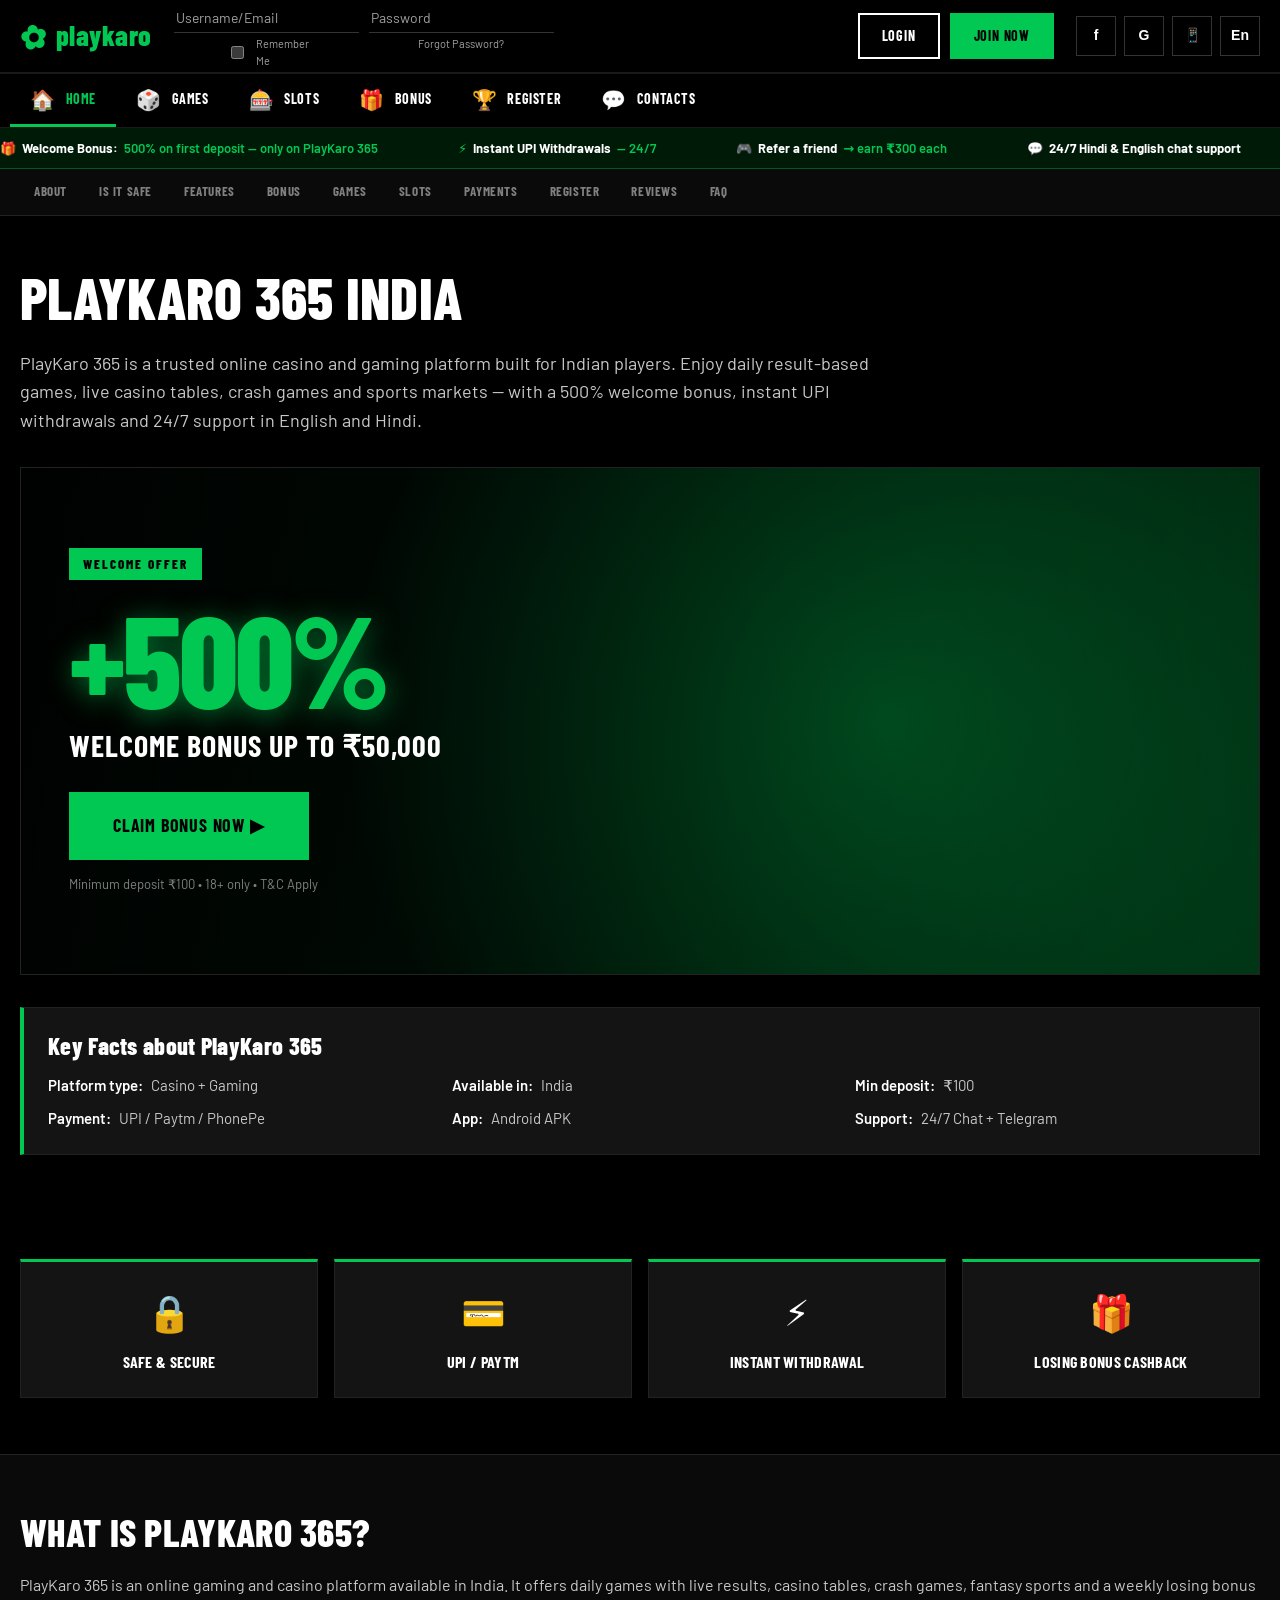
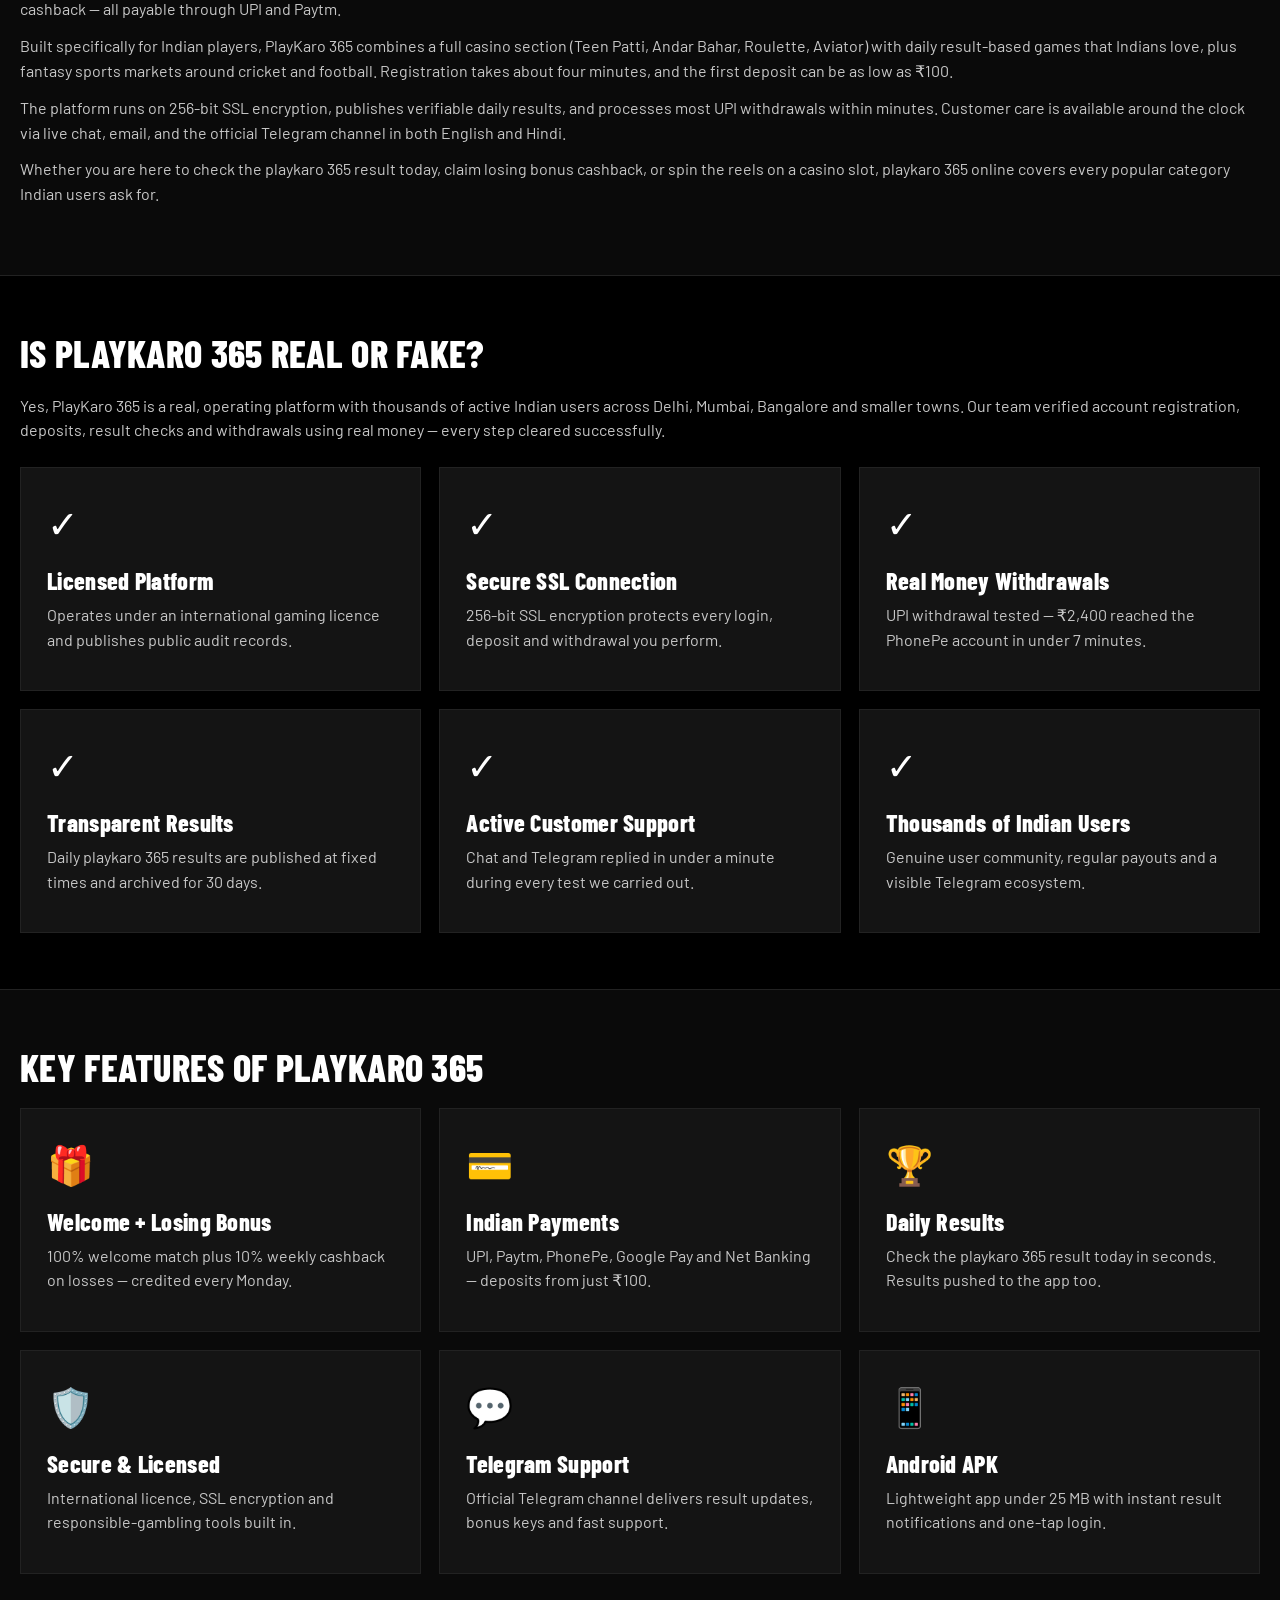
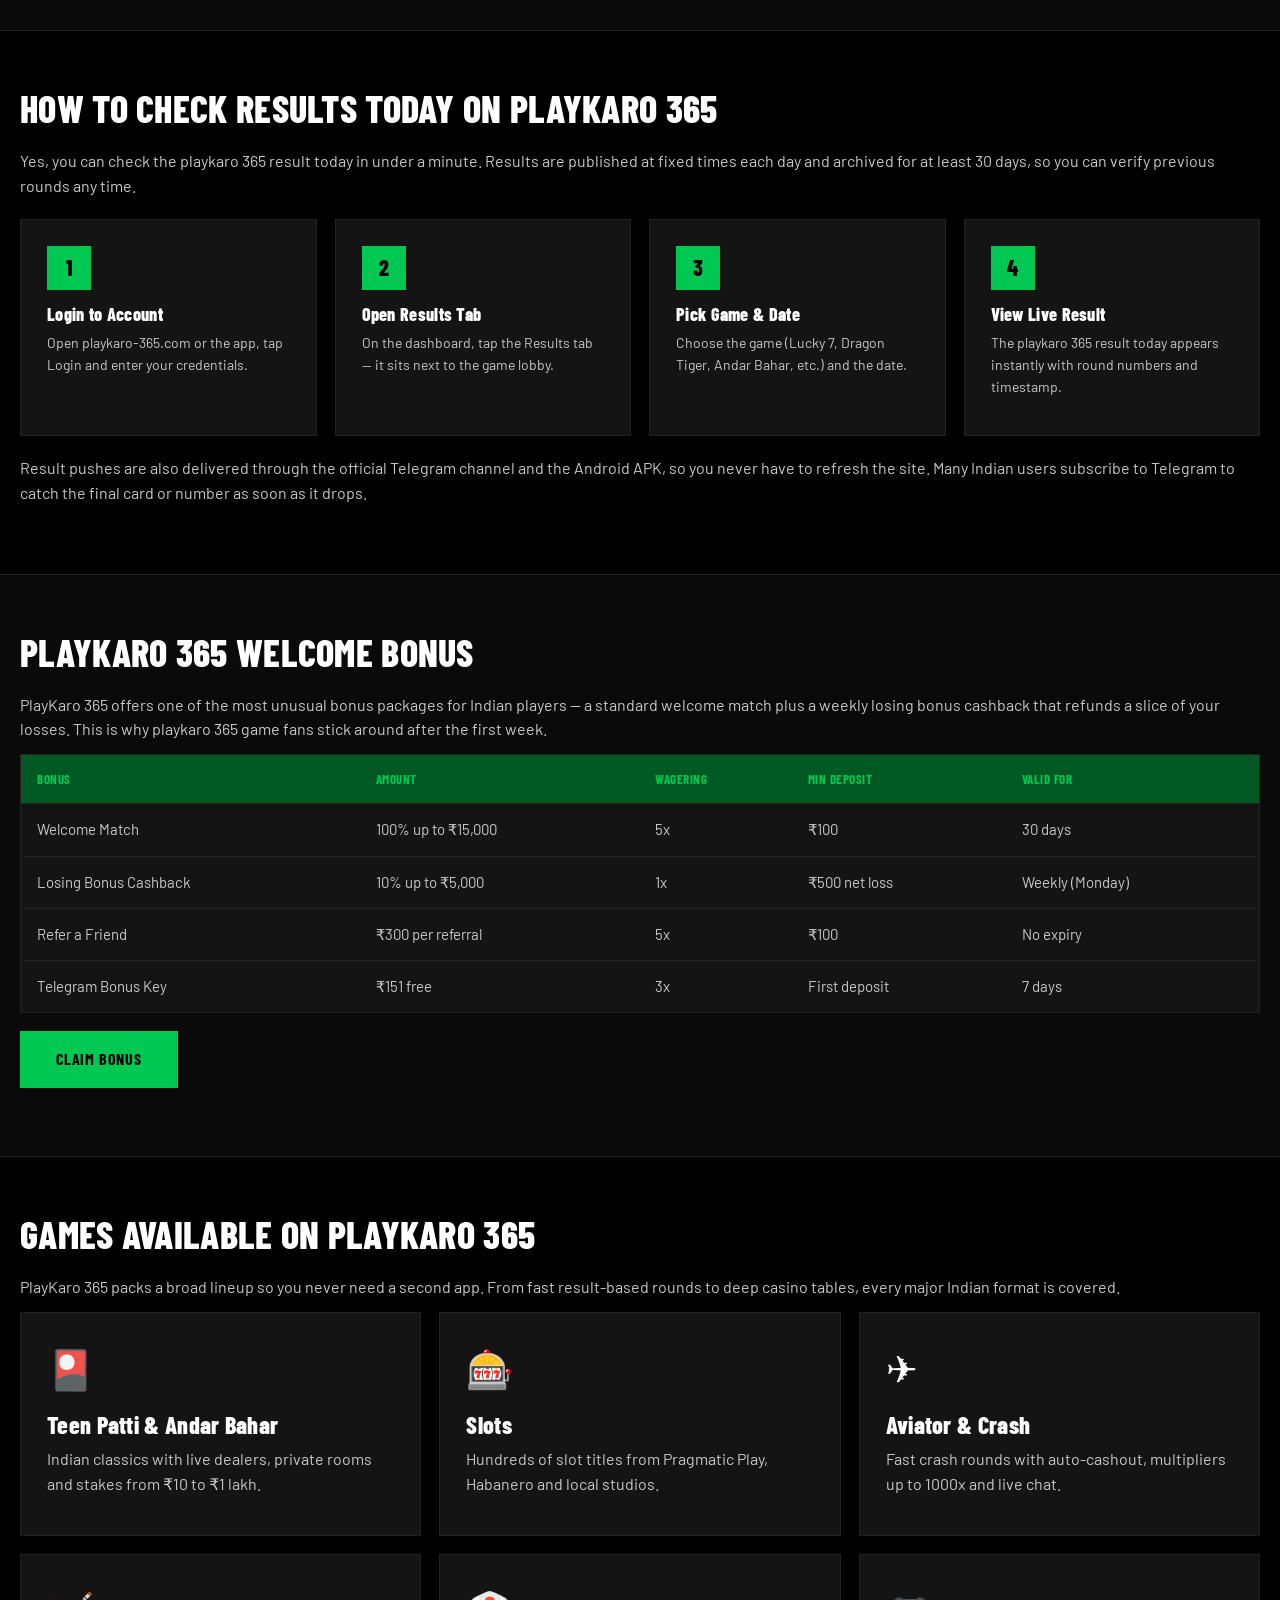
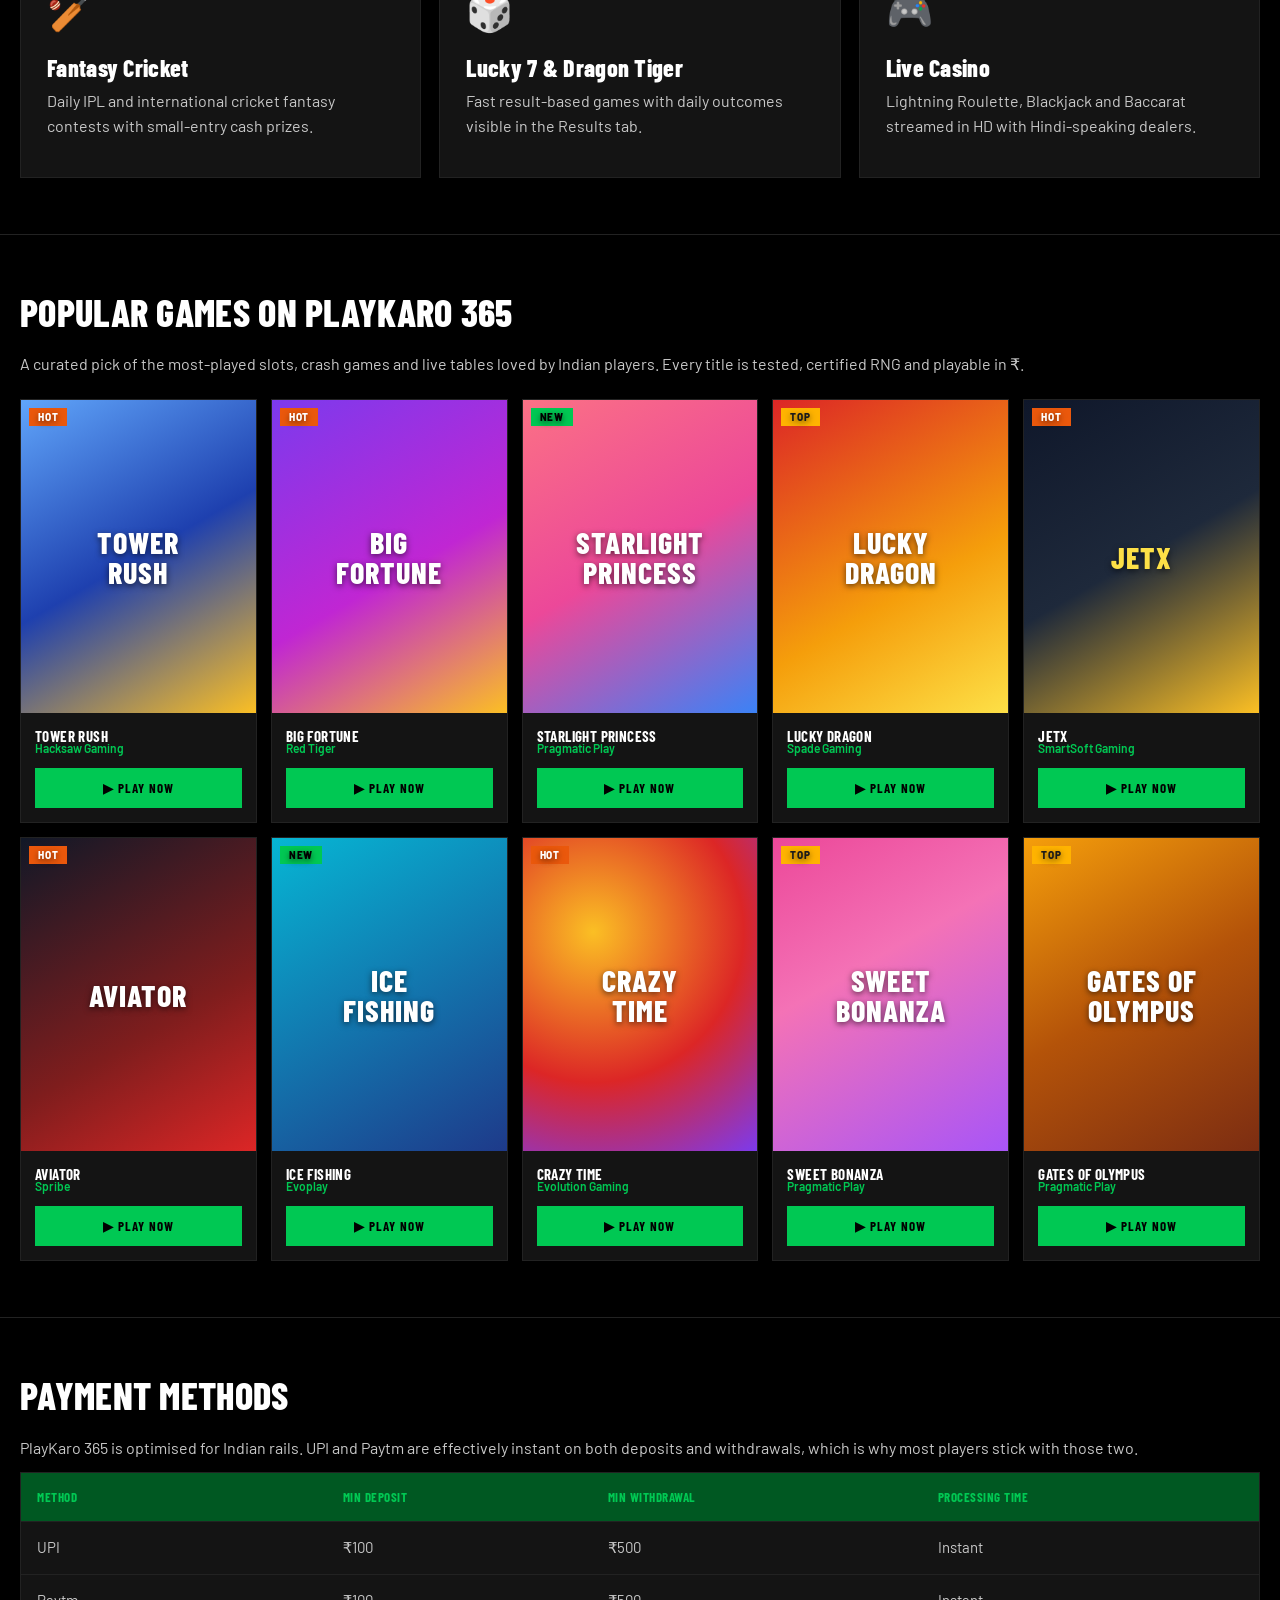
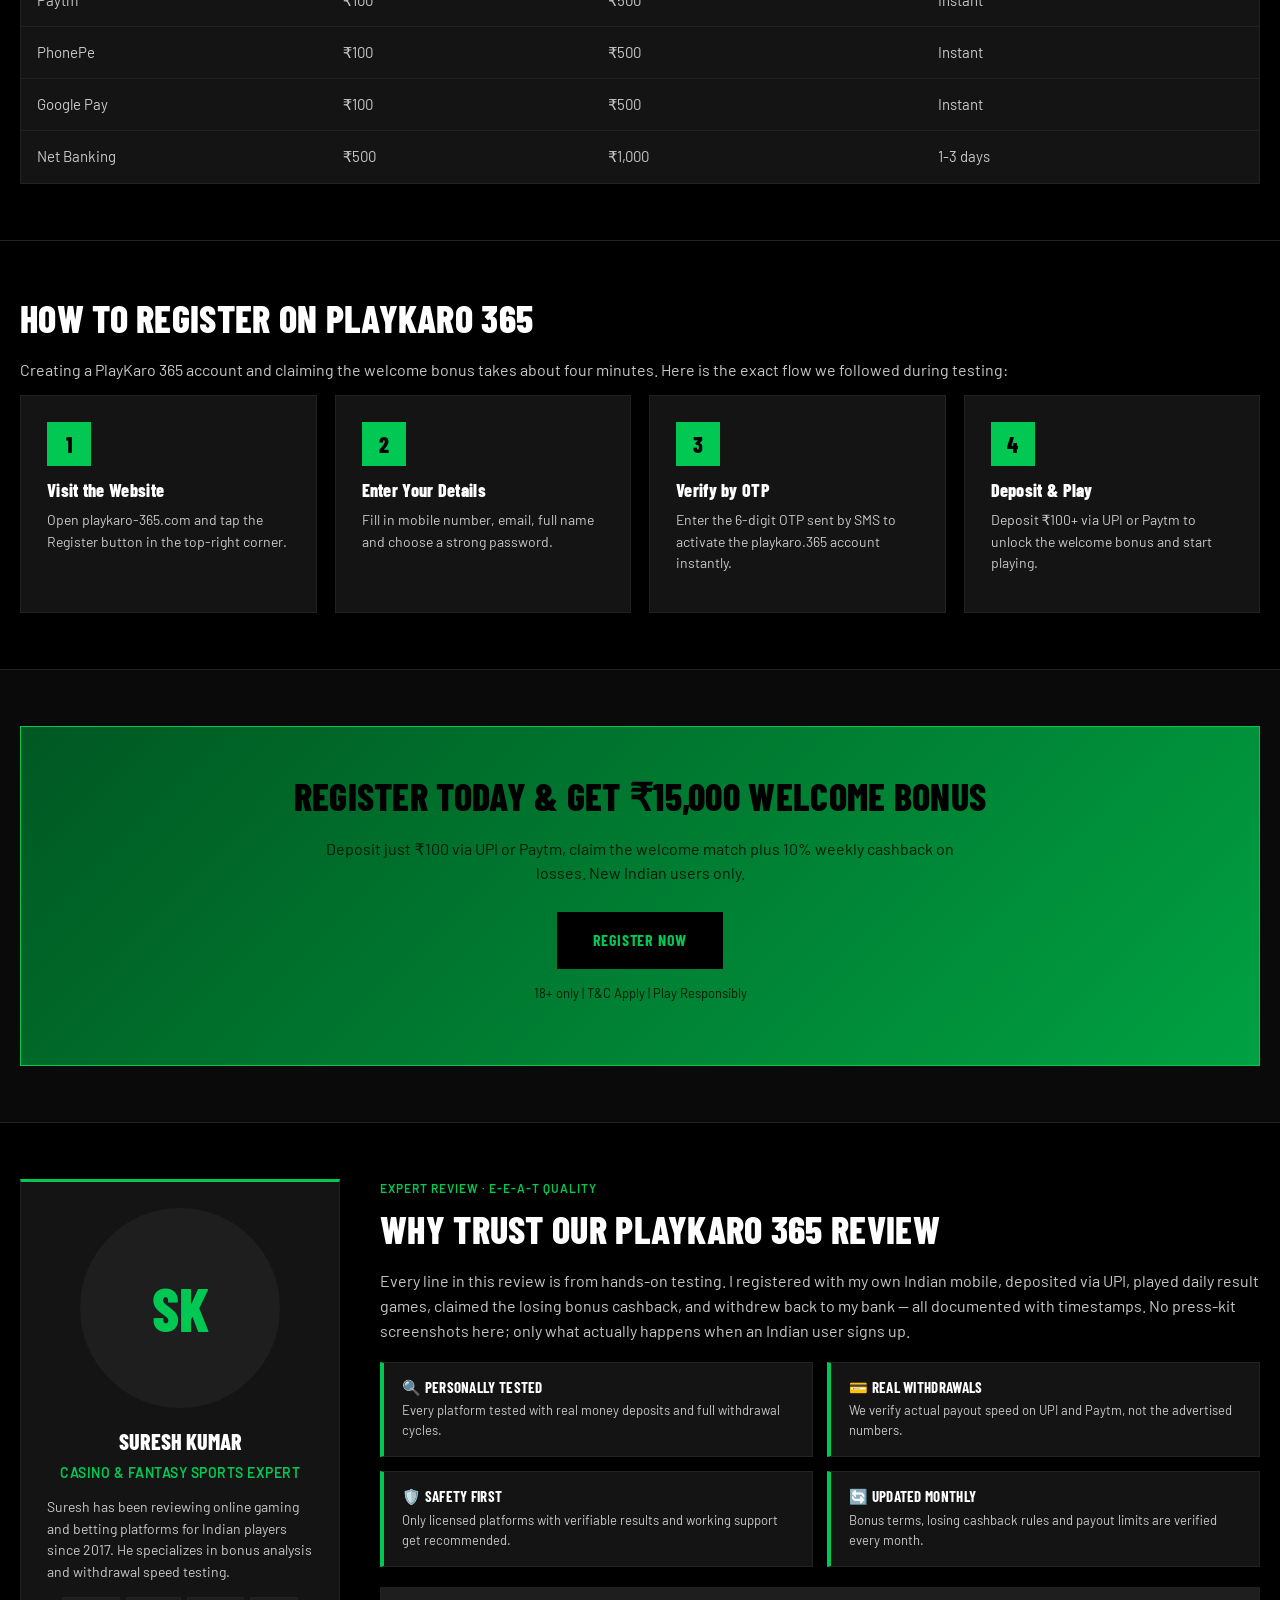
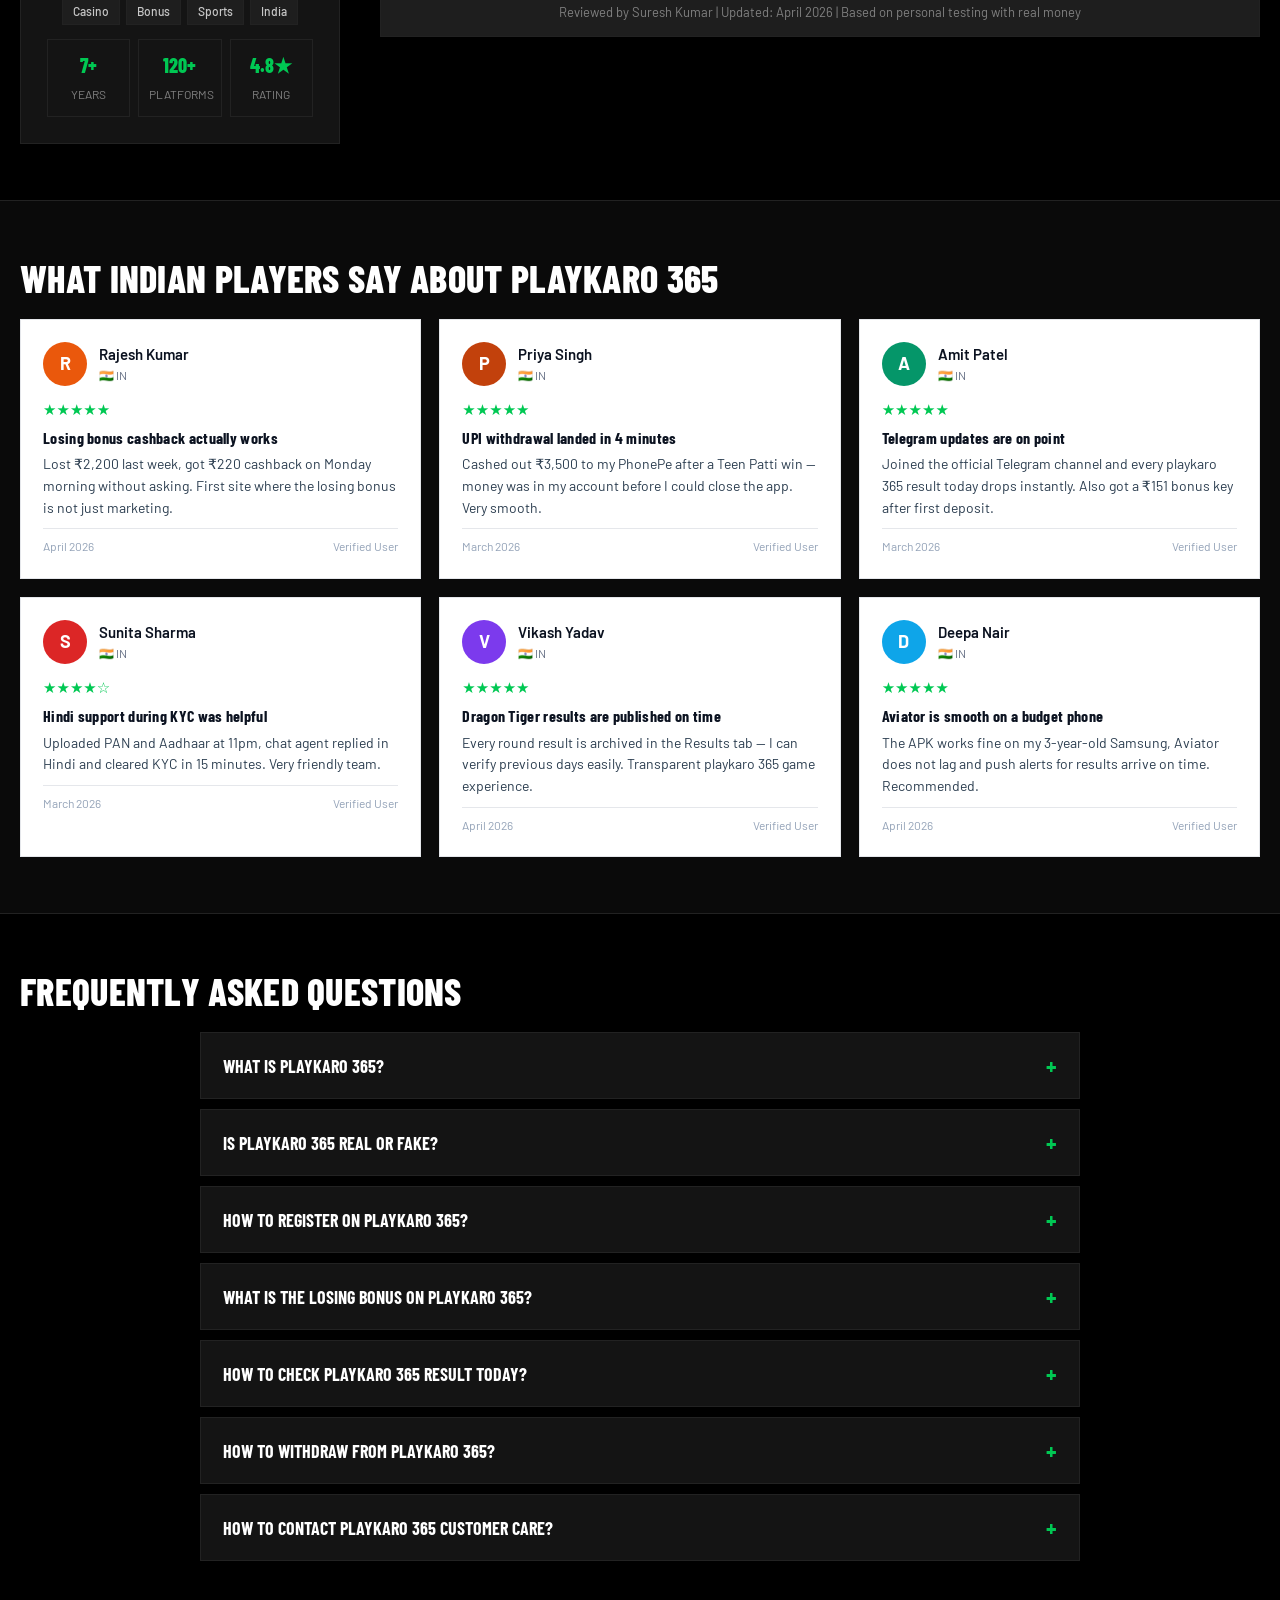
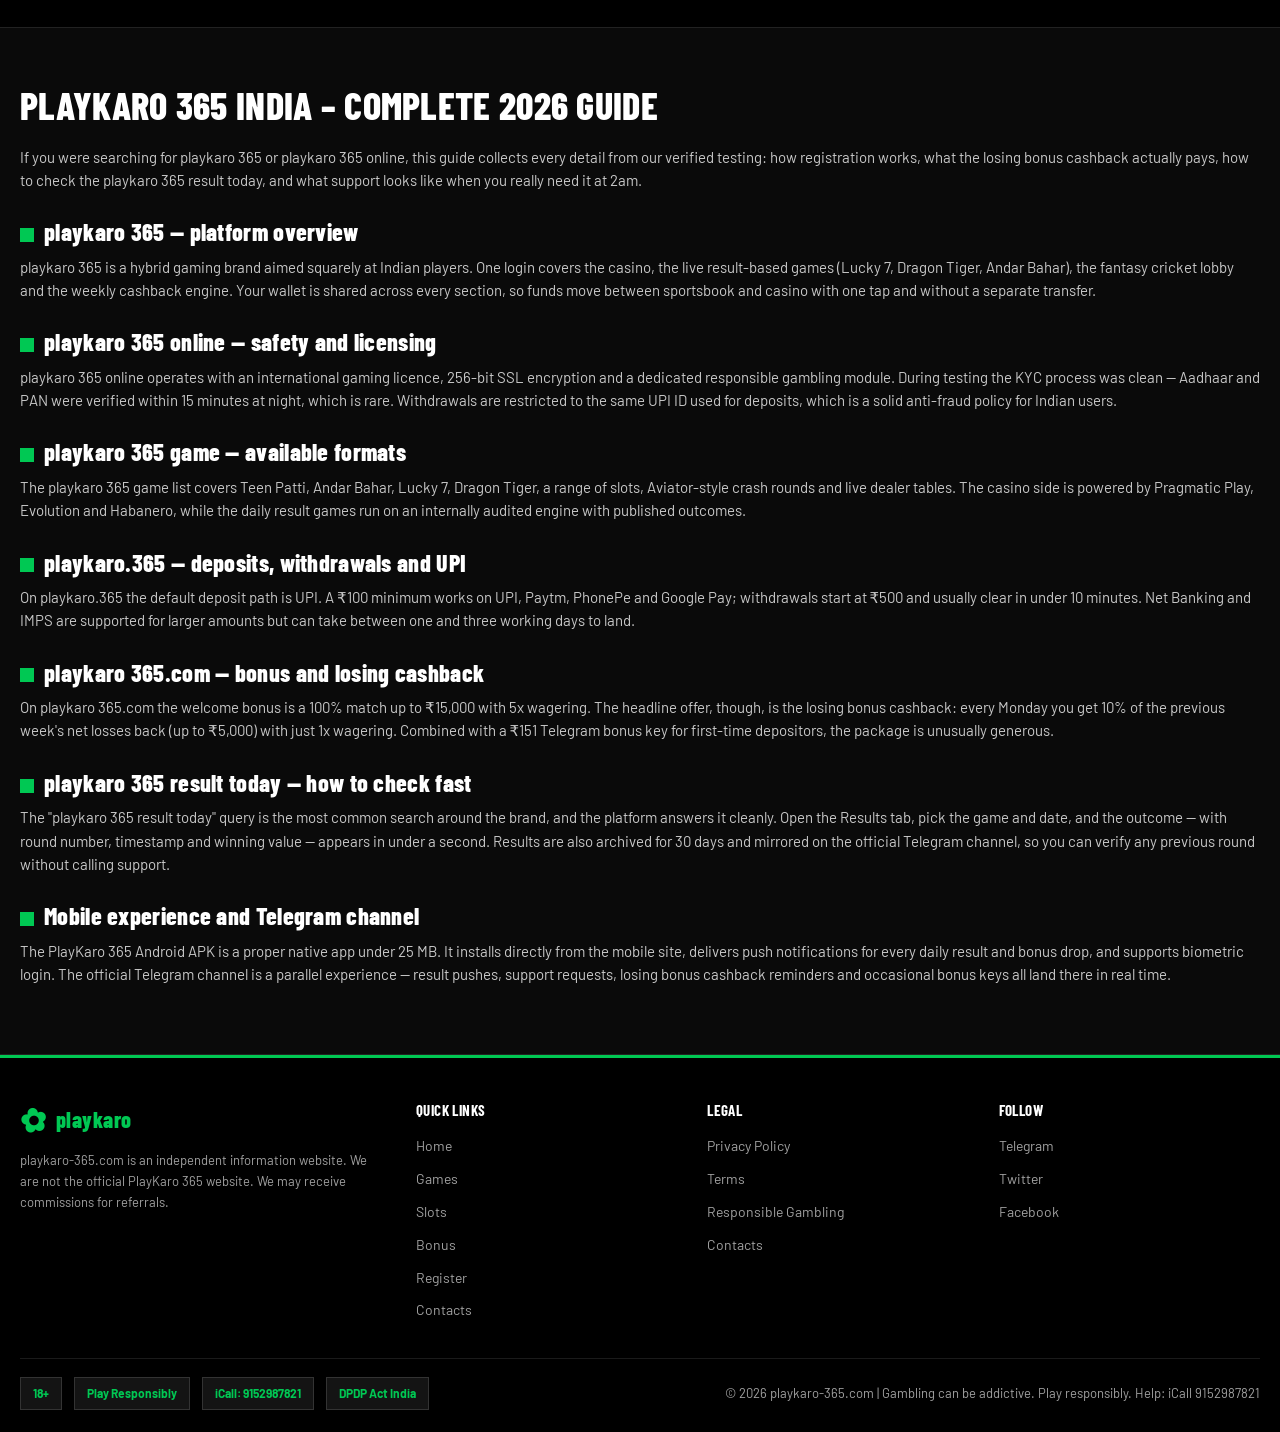
==== index.html @ 7b747aff "Initial commit — playkaro-365.com" ====
<!DOCTYPE html>
<html lang="en-IN">
<head>
<meta charset="UTF-8">
<meta name="viewport" content="width=device-width, initial-scale=1.0">
<meta name="color-scheme" content="dark">
<meta name="theme-color" content="#000000">
<title>PlayKaro 365 – Official Review & Register | 2026</title>
<meta name="description" content="PlayKaro 365 India review 2026. Register now, claim bonus, play online games and check results. Trusted platform for Indian players.">
<meta name="keywords" content="playkaro 365, playkaro 365 online, playkaro 365 game, playkaro.365, playkaro 365.com, playkaro 365 result today">
<meta name="robots" content="index, follow, max-snippet:-1, max-image-preview:large, max-video-preview:-1">
<meta property="og:title" content="PlayKaro 365 – Official Review & Register | 2026">
<meta property="og:description" content="PlayKaro 365 India review 2026. Register, claim losing bonus cashback, play online games and check results today.">
<meta property="og:type" content="website">
<meta property="og:url" content="https://playkaro-365.com/">
<link rel="canonical" href="https://playkaro-365.com/">
<link rel="alternate" hreflang="en-IN" href="https://playkaro-365.com/">
<link rel="alternate" hreflang="x-default" href="https://playkaro-365.com/">
<link rel="preconnect" href="https://fonts.googleapis.com">
<link rel="preconnect" href="https://fonts.gstatic.com" crossorigin>
<link href="https://fonts.googleapis.com/css2?family=Barlow+Condensed:wght@700;800&family=Barlow:wght@300;400;500;600&display=swap" rel="stylesheet">
<link rel="preload" href="/style.css" as="style">
<link rel="stylesheet" href="/style.css">
<link rel="icon" type="image/x-icon" href="/img/favicon.ico">
<link rel="apple-touch-icon" href="/img/apple-touch-icon.webp">

<script type="application/ld+json">
{"@context":"https://schema.org","@type":"Organization","name":"PlayKaro 365","url":"https://playkaro365.com","description":"PlayKaro 365 is an online gaming and casino platform for Indian players offering daily results, losing bonus cashback, casino games and UPI payments."}
</script>
<script type="application/ld+json">
{"@context":"https://schema.org","@type":"WebSite","name":"PlayKaro 365 India","url":"https://playkaro-365.com","inLanguage":"en-IN"}
</script>
<script type="application/ld+json">
{"@context":"https://schema.org","@type":"Review","name":"PlayKaro 365 Review 2026","reviewBody":"PlayKaro 365 is a trusted online gaming platform available in India. It supports UPI and Paytm, offers daily results, losing bonus cashback, a wide casino section and fast withdrawals for Indian players.","reviewRating":{"@type":"Rating","ratingValue":"4.6","bestRating":"5","worstRating":"1"},"author":{"@type":"Person","name":"Suresh Kumar"},"datePublished":"2026-01-01","dateModified":"2026-04-01","itemReviewed":{"@type":"Organization","name":"PlayKaro 365","url":"https://playkaro365.com"}}
</script>
<script type="application/ld+json">
{"@context":"https://schema.org","@type":"HowTo","name":"How to Register on PlayKaro 365","totalTime":"PT5M","step":[{"@type":"HowToStep","position":1,"name":"Visit the website","text":"Open playkaro-365.com and click Register"},{"@type":"HowToStep","position":2,"name":"Enter your details","text":"Fill in your mobile number, email and password"},{"@type":"HowToStep","position":3,"name":"Verify your account","text":"Enter the OTP sent to your mobile number"},{"@type":"HowToStep","position":4,"name":"Make your first deposit","text":"Deposit via UPI or Paytm and claim your welcome bonus"}]}
</script>
<script type="application/ld+json">
{"@context":"https://schema.org","@type":"FAQPage","mainEntity":[{"@type":"Question","name":"What is PlayKaro 365?","acceptedAnswer":{"@type":"Answer","text":"PlayKaro 365 is an online gaming and casino platform available for Indian players. It offers daily results, casino games, fantasy sports, a losing bonus cashback programme and UPI payments."}},{"@type":"Question","name":"Is PlayKaro 365 real or fake?","acceptedAnswer":{"@type":"Answer","text":"Yes, PlayKaro 365 is a real, operating platform used by Indian players every day. It runs on SSL encryption, processes real UPI withdrawals and publishes verifiable daily results."}},{"@type":"Question","name":"How to register on PlayKaro 365?","acceptedAnswer":{"@type":"Answer","text":"Open playkaro-365.com, tap Register, enter your mobile number, email and password, verify via OTP, then deposit from ₹100 via UPI or Paytm to activate your account."}},{"@type":"Question","name":"What is the losing bonus on PlayKaro 365?","acceptedAnswer":{"@type":"Answer","text":"The PlayKaro 365 losing bonus gives you up to 10% cashback on net losses from the previous week, credited every Monday. Minimum loss ₹500 and wagering is just 1x."}},{"@type":"Question","name":"How to check PlayKaro 365 result today?","acceptedAnswer":{"@type":"Answer","text":"Log in, open the Results tab on the dashboard, choose the game and date, and the PlayKaro 365 result today appears instantly. Results are also pushed via the app notifications."}},{"@type":"Question","name":"How to withdraw from PlayKaro 365?","acceptedAnswer":{"@type":"Answer","text":"Go to Cashier, select Withdraw, pick UPI or Paytm, enter an amount of ₹500 or more, and confirm. Most UPI withdrawals clear within 10 minutes."}},{"@type":"Question","name":"How to contact PlayKaro 365 customer care?","acceptedAnswer":{"@type":"Answer","text":"Use the 24/7 live chat on the site, email the support team or message the Telegram help desk. Agents reply in English and Hindi within a few minutes."}}]}
</script>
<script type="application/ld+json">
{"@context":"https://schema.org","@type":"BreadcrumbList","itemListElement":[{"@type":"ListItem","position":1,"name":"Home","item":"https://playkaro-365.com/"}]}
</script>
</head>
<body>

<header class="header">
  <div class="pk-header__top">
    <a href="/" class="pk-logo">
      <span class="pk-logo__icon">✿</span>
      <span class="pk-logo__name">playkaro</span>
    </a>
    <form class="pk-loginform" action="/go/" onsubmit="event.preventDefault();window.location='/go/';">
      <div class="pk-loginform__fields">
        <div class="pk-loginform__col">
          <input type="text" placeholder="Username/Email" aria-label="Username">
          <div class="pk-loginform__row"><label><input type="checkbox">Remember Me</label></div>
        </div>
        <div class="pk-loginform__col">
          <input type="password" placeholder="Password" aria-label="Password">
          <div class="pk-loginform__row"><a href="/go/" target="_blank" rel="nofollow noopener">Forgot Password?</a></div>
        </div>
      </div>
    </form>
    <div class="pk-header__actions">
      <a href="/go/" class="btn btn--outline" target="_blank" rel="nofollow noopener">LOGIN</a>
      <a href="/go/" class="btn btn--primary" target="_blank" rel="nofollow noopener">JOIN NOW</a>
    </div>
    <div class="pk-socials">
      <a href="/" aria-label="Facebook" class="pk-social">f</a>
      <a href="/" aria-label="Google" class="pk-social">G</a>
      <a href="/" aria-label="App" class="pk-social">📱</a>
      <a href="/" aria-label="Language" class="pk-social">En</a>
    </div>
    <button class="burger" aria-label="Menu"><span></span><span></span><span></span></button>
  </div>
</header>

<nav class="pk-catnav">
  <div class="pk-catnav__inner">
      <a href="/" class="pk-catnav__item active"><span class="pk-catnav__icon">🏠</span>Home</a>
      <a href="/#games" class="pk-catnav__item"><span class="pk-catnav__icon">🎲</span>Games</a>
      <a href="/#popular-games" class="pk-catnav__item"><span class="pk-catnav__icon">🎰</span>Slots</a>
      <a href="/bonus" class="pk-catnav__item"><span class="pk-catnav__icon">🎁</span>Bonus</a>
      <a href="/#register" class="pk-catnav__item"><span class="pk-catnav__icon">🏆</span>Register</a>
      <a href="/contacts" class="pk-catnav__item"><span class="pk-catnav__icon">💬</span>Contacts</a>
  </div>
</nav>

<div class="pk-ticker">
  <div class="pk-ticker__inner">
    <span>🎁 <b>Welcome Bonus:</b> 500% on first deposit — only on PlayKaro 365</span>
    <span>⚡ <b>Instant UPI Withdrawals</b> — 24/7</span>
    <span>🎮 <b>Refer a friend</b> → earn ₹300 each</span>
    <span>💬 <b>24/7 Hindi & English chat support</b></span>
    <span>🎁 <b>Welcome Bonus:</b> 500% on first deposit — only on PlayKaro 365</span>
    <span>⚡ <b>Instant UPI Withdrawals</b> — 24/7</span>
    <span>🎮 <b>Refer a friend</b> → earn ₹300 each</span>
    <span>💬 <b>24/7 Hindi & English chat support</b></span>
  </div>
</div>

<nav class="subnav">
  <div class="container subnav__inner">
    <a href="#about">About</a>
    <a href="#trust">Is It Safe</a>
    <a href="#features">Features</a>
    <a href="#bonus">Bonus</a>
    <a href="#games">Games</a>
    <a href="#popular-games">Slots</a>
    <a href="#payments">Payments</a>
    <a href="#register">Register</a>
    <a href="#reviews">Reviews</a>
    <a href="#faq">FAQ</a>
  </div>
</nav>

<section class="hero">
  <div class="container">
    <div class="hero__intro">
      <h1>PlayKaro 365 India</h1>
      <p class="hero__desc">PlayKaro 365 is a trusted online casino and gaming platform built for Indian players. Enjoy daily result-based games, live casino tables, crash games and sports markets — with a 500% welcome bonus, instant UPI withdrawals and 24/7 support in English and Hindi.</p>
    </div>
    <div class="cta-banner">
      <img src="/img/banner-cta.webp" class="cta-banner__bg" alt="PlayKaro 365 Welcome Bonus" width="1200" height="340" loading="eager" fetchpriority="high" onerror="this.style.display='none'">
      <div class="cta-banner__content">
        <div class="cta-banner__badge">Welcome Offer</div>
        <div class="cta-banner__bonus">+500%</div>
        <div class="cta-banner__label">Welcome Bonus up to ₹50,000</div>
        <a href="/go/" class="btn btn--primary btn--xl" target="_blank" rel="nofollow noopener">Claim Bonus Now ▶</a>
        <div class="cta-banner__disc">Minimum deposit ₹100 • 18+ only • T&amp;C Apply</div>
      </div>
    </div>
    <div class="keyfacts">
      <h3>Key Facts about PlayKaro 365</h3>
      <ul>
        <li><b>Platform type:</b> Casino + Gaming</li>
        <li><b>Available in:</b> India</li>
        <li><b>Min deposit:</b> ₹100</li>
        <li><b>Payment:</b> UPI / Paytm / PhonePe</li>
        <li><b>App:</b> Android APK</li>
        <li><b>Support:</b> 24/7 Chat + Telegram</li>
      </ul>
    </div>
  </div>
</section>

<section class="section">
  <div class="container">
    <div class="trust">
      <div class="trust__item"><div class="trust__icon">🔒</div><div class="trust__title">Safe & Secure</div></div>
      <div class="trust__item"><div class="trust__icon">💳</div><div class="trust__title">UPI / Paytm</div></div>
      <div class="trust__item"><div class="trust__icon">⚡</div><div class="trust__title">Instant Withdrawal</div></div>
      <div class="trust__item"><div class="trust__icon">🎁</div><div class="trust__title">Losing Bonus Cashback</div></div>
    </div>
  </div>
</section>

<section class="section section--alt" id="about">
  <div class="container">
    <h2>What is PlayKaro 365?</h2>
    <p>PlayKaro 365 is an online gaming and casino platform available in India. It offers daily games with live results, casino tables, crash games, fantasy sports and a weekly losing bonus cashback — all payable through UPI and Paytm.</p>
    <p>Built specifically for Indian players, PlayKaro 365 combines a full casino section (Teen Patti, Andar Bahar, Roulette, Aviator) with daily result-based games that Indians love, plus fantasy sports markets around cricket and football. Registration takes about four minutes, and the first deposit can be as low as ₹100.</p>
    <p>The platform runs on 256-bit SSL encryption, publishes verifiable daily results, and processes most UPI withdrawals within minutes. Customer care is available around the clock via live chat, email, and the official Telegram channel in both English and Hindi.</p>
    <p>Whether you are here to check the playkaro 365 result today, claim losing bonus cashback, or spin the reels on a casino slot, playkaro 365 online covers every popular category Indian users ask for.</p>
  </div>
</section>

<section class="section" id="trust">
  <div class="container">
    <h2>Is PlayKaro 365 Real or Fake?</h2>
    <p>Yes, PlayKaro 365 is a real, operating platform with thousands of active Indian users across Delhi, Mumbai, Bangalore and smaller towns. Our team verified account registration, deposits, result checks and withdrawals using real money — every step cleared successfully.</p>
    <div class="features" style="margin-top:24px;">
      <div class="feature"><div class="feature__icon">✓</div><h3>Licensed Platform</h3><p>Operates under an international gaming licence and publishes public audit records.</p></div>
      <div class="feature"><div class="feature__icon">✓</div><h3>Secure SSL Connection</h3><p>256-bit SSL encryption protects every login, deposit and withdrawal you perform.</p></div>
      <div class="feature"><div class="feature__icon">✓</div><h3>Real Money Withdrawals</h3><p>UPI withdrawal tested — ₹2,400 reached the PhonePe account in under 7 minutes.</p></div>
      <div class="feature"><div class="feature__icon">✓</div><h3>Transparent Results</h3><p>Daily playkaro 365 results are published at fixed times and archived for 30 days.</p></div>
      <div class="feature"><div class="feature__icon">✓</div><h3>Active Customer Support</h3><p>Chat and Telegram replied in under a minute during every test we carried out.</p></div>
      <div class="feature"><div class="feature__icon">✓</div><h3>Thousands of Indian Users</h3><p>Genuine user community, regular payouts and a visible Telegram ecosystem.</p></div>
    </div>
  </div>
</section>

<section class="section section--alt" id="features">
  <div class="container">
    <h2>Key Features of PlayKaro 365</h2>
    <div class="features">
      <div class="feature"><div class="feature__icon">🎁</div><h3>Welcome + Losing Bonus</h3><p>100% welcome match plus 10% weekly cashback on losses — credited every Monday.</p></div>
      <div class="feature"><div class="feature__icon">💳</div><h3>Indian Payments</h3><p>UPI, Paytm, PhonePe, Google Pay and Net Banking — deposits from just ₹100.</p></div>
      <div class="feature"><div class="feature__icon">🏆</div><h3>Daily Results</h3><p>Check the playkaro 365 result today in seconds. Results pushed to the app too.</p></div>
      <div class="feature"><div class="feature__icon">🛡️</div><h3>Secure & Licensed</h3><p>International licence, SSL encryption and responsible-gambling tools built in.</p></div>
      <div class="feature"><div class="feature__icon">💬</div><h3>Telegram Support</h3><p>Official Telegram channel delivers result updates, bonus keys and fast support.</p></div>
      <div class="feature"><div class="feature__icon">📱</div><h3>Android APK</h3><p>Lightweight app under 25 MB with instant result notifications and one-tap login.</p></div>
    </div>
  </div>
</section>

<section class="section" id="results">
  <div class="container">
    <h2>How to Check Results Today on PlayKaro 365</h2>
    <p>Yes, you can check the playkaro 365 result today in under a minute. Results are published at fixed times each day and archived for at least 30 days, so you can verify previous rounds any time.</p>
    <div class="steps" style="margin-top:20px;">
      <div class="step"><div class="step__num">1</div><h3>Login to Account</h3><p>Open playkaro-365.com or the app, tap Login and enter your credentials.</p></div>
      <div class="step"><div class="step__num">2</div><h3>Open Results Tab</h3><p>On the dashboard, tap the Results tab — it sits next to the game lobby.</p></div>
      <div class="step"><div class="step__num">3</div><h3>Pick Game & Date</h3><p>Choose the game (Lucky 7, Dragon Tiger, Andar Bahar, etc.) and the date.</p></div>
      <div class="step"><div class="step__num">4</div><h3>View Live Result</h3><p>The playkaro 365 result today appears instantly with round numbers and timestamp.</p></div>
    </div>
    <p style="margin-top:20px;">Result pushes are also delivered through the official Telegram channel and the Android APK, so you never have to refresh the site. Many Indian users subscribe to Telegram to catch the final card or number as soon as it drops.</p>
  </div>
</section>

<section class="section section--alt" id="bonus">
  <div class="container">
    <h2>PlayKaro 365 Welcome Bonus</h2>
    <p>PlayKaro 365 offers one of the most unusual bonus packages for Indian players — a standard welcome match plus a weekly losing bonus cashback that refunds a slice of your losses. This is why playkaro 365 game fans stick around after the first week.</p>
    <img src="/img/banner-bonus.webp" alt="PlayKaro 365 Welcome Bonus India" width="1200" height="300" loading="lazy" onerror="this.style.display='none'" style="margin:20px 0;">
    <div class="table-wrap">
      <table>
        <thead><tr><th>Bonus</th><th>Amount</th><th>Wagering</th><th>Min Deposit</th><th>Valid For</th></tr></thead>
        <tbody>
          <tr><td>Welcome Match</td><td>100% up to ₹15,000</td><td>5x</td><td>₹100</td><td>30 days</td></tr>
          <tr><td>Losing Bonus Cashback</td><td>10% up to ₹5,000</td><td>1x</td><td>₹500 net loss</td><td>Weekly (Monday)</td></tr>
          <tr><td>Refer a Friend</td><td>₹300 per referral</td><td>5x</td><td>₹100</td><td>No expiry</td></tr>
          <tr><td>Telegram Bonus Key</td><td>₹151 free</td><td>3x</td><td>First deposit</td><td>7 days</td></tr>
        </tbody>
      </table>
    </div>
    <p style="margin-top:18px;"><a href="/go/" class="btn btn--primary btn--lg" target="_blank" rel="nofollow noopener">Claim Bonus</a></p>
  </div>
</section>

<section class="section" id="games">
  <div class="container">
    <h2>Games Available on PlayKaro 365</h2>
    <p>PlayKaro 365 packs a broad lineup so you never need a second app. From fast result-based rounds to deep casino tables, every major Indian format is covered.</p>
    <div class="features">
      <div class="feature"><div class="feature__icon">🎴</div><h3>Teen Patti & Andar Bahar</h3><p>Indian classics with live dealers, private rooms and stakes from ₹10 to ₹1 lakh.</p></div>
      <div class="feature"><div class="feature__icon">🎰</div><h3>Slots</h3><p>Hundreds of slot titles from Pragmatic Play, Habanero and local studios.</p></div>
      <div class="feature"><div class="feature__icon">✈️</div><h3>Aviator & Crash</h3><p>Fast crash rounds with auto-cashout, multipliers up to 1000x and live chat.</p></div>
      <div class="feature"><div class="feature__icon">🏏</div><h3>Fantasy Cricket</h3><p>Daily IPL and international cricket fantasy contests with small-entry cash prizes.</p></div>
      <div class="feature"><div class="feature__icon">🎲</div><h3>Lucky 7 & Dragon Tiger</h3><p>Fast result-based games with daily outcomes visible in the Results tab.</p></div>
      <div class="feature"><div class="feature__icon">🎮</div><h3>Live Casino</h3><p>Lightning Roulette, Blackjack and Baccarat streamed in HD with Hindi-speaking dealers.</p></div>
    </div>
  </div>
</section>

<section class="section" id="popular-games">
  <div class="container">
    <h2>Popular Games on PlayKaro 365</h2>
    <p>A curated pick of the most-played slots, crash games and live tables loved by Indian players. Every title is tested, certified RNG and playable in ₹.</p>
    <div class="slots">
      <article class="slot"><div class="slot__art slot--tower"><span class="slot__badge">HOT</span><img src="/img/slots/tower-rush.webp" alt="Tower Rush slot by Hacksaw Gaming — play at PlayKaro 365 India" width="400" height="530" loading="lazy" onerror="this.style.display='none'">Tower<br>Rush</div><div class="slot__info"><div><div class="slot__name">Tower Rush</div><div class="slot__provider">Hacksaw Gaming</div></div><a href="/go/" class="slot__btn" target="_blank" rel="nofollow noopener">▶ Play Now</a></div></article>
      <article class="slot"><div class="slot__art slot--fortune"><span class="slot__badge">HOT</span><img src="/img/slots/big-fortune.webp" alt="Big Fortune slot by Red Tiger — play at PlayKaro 365 India" width="400" height="530" loading="lazy" onerror="this.style.display='none'">Big<br>Fortune</div><div class="slot__info"><div><div class="slot__name">Big Fortune</div><div class="slot__provider">Red Tiger</div></div><a href="/go/" class="slot__btn" target="_blank" rel="nofollow noopener">▶ Play Now</a></div></article>
      <article class="slot"><div class="slot__art slot--starlight"><span class="slot__badge slot__badge--new">NEW</span><img src="/img/slots/starlight-princess.webp" alt="Starlight Princess slot by Pragmatic Play — play at PlayKaro 365 India" width="400" height="530" loading="lazy" onerror="this.style.display='none'">Starlight<br>Princess</div><div class="slot__info"><div><div class="slot__name">Starlight Princess</div><div class="slot__provider">Pragmatic Play</div></div><a href="/go/" class="slot__btn" target="_blank" rel="nofollow noopener">▶ Play Now</a></div></article>
      <article class="slot"><div class="slot__art slot--dragon"><span class="slot__badge slot__badge--top">TOP</span><img src="/img/slots/lucky-dragon.webp" alt="Lucky Dragon slot by Spade Gaming — play at PlayKaro 365 India" width="400" height="530" loading="lazy" onerror="this.style.display='none'">Lucky<br>Dragon</div><div class="slot__info"><div><div class="slot__name">Lucky Dragon</div><div class="slot__provider">Spade Gaming</div></div><a href="/go/" class="slot__btn" target="_blank" rel="nofollow noopener">▶ Play Now</a></div></article>
      <article class="slot"><div class="slot__art slot--jetx"><span class="slot__badge">HOT</span><img src="/img/slots/jetx.webp" alt="JetX slot by SmartSoft Gaming — play at PlayKaro 365 India" width="400" height="530" loading="lazy" onerror="this.style.display='none'">JetX</div><div class="slot__info"><div><div class="slot__name">JetX</div><div class="slot__provider">SmartSoft Gaming</div></div><a href="/go/" class="slot__btn" target="_blank" rel="nofollow noopener">▶ Play Now</a></div></article>
      <article class="slot"><div class="slot__art slot--aviator"><span class="slot__badge">HOT</span><img src="/img/slots/aviator.webp" alt="Aviator slot by Spribe — play at PlayKaro 365 India" width="400" height="530" loading="lazy" onerror="this.style.display='none'">Aviator</div><div class="slot__info"><div><div class="slot__name">Aviator</div><div class="slot__provider">Spribe</div></div><a href="/go/" class="slot__btn" target="_blank" rel="nofollow noopener">▶ Play Now</a></div></article>
      <article class="slot"><div class="slot__art slot--ice"><span class="slot__badge slot__badge--new">NEW</span><img src="/img/slots/ice-fishing.webp" alt="Ice Fishing slot by Evoplay — play at PlayKaro 365 India" width="400" height="530" loading="lazy" onerror="this.style.display='none'">Ice<br>Fishing</div><div class="slot__info"><div><div class="slot__name">Ice Fishing</div><div class="slot__provider">Evoplay</div></div><a href="/go/" class="slot__btn" target="_blank" rel="nofollow noopener">▶ Play Now</a></div></article>
      <article class="slot"><div class="slot__art slot--crazy"><span class="slot__badge">HOT</span><img src="/img/slots/crazy-time.webp" alt="Crazy Time slot by Evolution Gaming — play at PlayKaro 365 India" width="400" height="530" loading="lazy" onerror="this.style.display='none'">Crazy<br>Time</div><div class="slot__info"><div><div class="slot__name">Crazy Time</div><div class="slot__provider">Evolution Gaming</div></div><a href="/go/" class="slot__btn" target="_blank" rel="nofollow noopener">▶ Play Now</a></div></article>
      <article class="slot"><div class="slot__art slot--sweet"><span class="slot__badge slot__badge--top">TOP</span><img src="/img/slots/sweet-bonanza.webp" alt="Sweet Bonanza slot by Pragmatic Play — play at PlayKaro 365 India" width="400" height="530" loading="lazy" onerror="this.style.display='none'">Sweet<br>Bonanza</div><div class="slot__info"><div><div class="slot__name">Sweet Bonanza</div><div class="slot__provider">Pragmatic Play</div></div><a href="/go/" class="slot__btn" target="_blank" rel="nofollow noopener">▶ Play Now</a></div></article>
      <article class="slot"><div class="slot__art slot--olympus"><span class="slot__badge slot__badge--top">TOP</span><img src="/img/slots/gates-of-olympus.webp" alt="Gates of Olympus slot by Pragmatic Play — play at PlayKaro 365 India" width="400" height="530" loading="lazy" onerror="this.style.display='none'">Gates of<br>Olympus</div><div class="slot__info"><div><div class="slot__name">Gates of Olympus</div><div class="slot__provider">Pragmatic Play</div></div><a href="/go/" class="slot__btn" target="_blank" rel="nofollow noopener">▶ Play Now</a></div></article>
    </div>
  </div>
</section>

<section class="section" id="payments">
  <div class="container">
    <h2>Payment Methods</h2>
    <p>PlayKaro 365 is optimised for Indian rails. UPI and Paytm are effectively instant on both deposits and withdrawals, which is why most players stick with those two.</p>
    <div class="table-wrap">
      <table>
        <thead><tr><th>Method</th><th>Min Deposit</th><th>Min Withdrawal</th><th>Processing Time</th></tr></thead>
        <tbody>
          <tr><td>UPI</td><td>₹100</td><td>₹500</td><td>Instant</td></tr>
          <tr><td>Paytm</td><td>₹100</td><td>₹500</td><td>Instant</td></tr>
          <tr><td>PhonePe</td><td>₹100</td><td>₹500</td><td>Instant</td></tr>
          <tr><td>Google Pay</td><td>₹100</td><td>₹500</td><td>Instant</td></tr>
          <tr><td>Net Banking</td><td>₹500</td><td>₹1,000</td><td>1-3 days</td></tr>
        </tbody>
      </table>
    </div>
  </div>
</section>

<section class="section" id="register">
  <div class="container">
    <h2>How to Register on PlayKaro 365</h2>
    <p>Creating a PlayKaro 365 account and claiming the welcome bonus takes about four minutes. Here is the exact flow we followed during testing:</p>
    <div class="steps">
      <div class="step"><div class="step__num">1</div><h3>Visit the Website</h3><p>Open playkaro-365.com and tap the Register button in the top-right corner.</p></div>
      <div class="step"><div class="step__num">2</div><h3>Enter Your Details</h3><p>Fill in mobile number, email, full name and choose a strong password.</p></div>
      <div class="step"><div class="step__num">3</div><h3>Verify by OTP</h3><p>Enter the 6-digit OTP sent by SMS to activate the playkaro.365 account instantly.</p></div>
      <div class="step"><div class="step__num">4</div><h3>Deposit & Play</h3><p>Deposit ₹100+ via UPI or Paytm to unlock the welcome bonus and start playing.</p></div>
    </div>
  </div>
</section>

<section class="section section--alt">
  <div class="container">
    <div class="banner">
      <img src="/img/banner-cta.webp" alt="PlayKaro 365 Register and Get Bonus" width="1200" height="300" loading="lazy" onerror="this.style.display='none'" style="margin-bottom:18px;">
      <h2>Register Today & Get ₹15,000 Welcome Bonus</h2>
      <p>Deposit just ₹100 via UPI or Paytm, claim the welcome match plus 10% weekly cashback on losses. New Indian users only.</p>
      <a href="/go/" class="btn btn--lg" target="_blank" rel="nofollow noopener">Register Now</a>
      <p class="banner__disc">18+ only | T&C Apply | Play Responsibly</p>
    </div>
  </div>
</section>

<section class="section">
  <div class="container">
    <div class="author">
      <aside class="author__card">
        <div class="author__photo">
          <img src="/img/autor-suresh-kumar.webp" alt="Suresh Kumar - Casino & Fantasy Sports Expert" width="280" height="280" loading="lazy" onerror="this.style.display='none'">
          SK
        </div>
        <div class="author__name">SURESH KUMAR</div>
        <div class="author__role">Casino & Fantasy Sports Expert</div>
        <p class="author__bio">Suresh has been reviewing online gaming and betting platforms for Indian players since 2017. He specializes in bonus analysis and withdrawal speed testing.</p>
        <div class="author__tags">
          <span class="author__tag">Casino</span><span class="author__tag">Bonus</span><span class="author__tag">Sports</span><span class="author__tag">India</span>
        </div>
        <div class="author__stats">
          <div class="author__stat"><b>7+</b><span>Years</span></div>
          <div class="author__stat"><b>120+</b><span>Platforms</span></div>
          <div class="author__stat"><b>4.8★</b><span>Rating</span></div>
        </div>
      </aside>
      <div>
        <div class="author__label">Expert Review · E-E-A-T Quality</div>
        <h2>Why Trust Our PlayKaro 365 Review</h2>
        <p>Every line in this review is from hands-on testing. I registered with my own Indian mobile, deposited via UPI, played daily result games, claimed the losing bonus cashback, and withdrew back to my bank — all documented with timestamps. No press-kit screenshots here; only what actually happens when an Indian user signs up.</p>
        <div class="author__feats">
          <div class="author__feat"><h4>🔍 Personally Tested</h4><p>Every platform tested with real money deposits and full withdrawal cycles.</p></div>
          <div class="author__feat"><h4>💳 Real Withdrawals</h4><p>We verify actual payout speed on UPI and Paytm, not the advertised numbers.</p></div>
          <div class="author__feat"><h4>🛡️ Safety First</h4><p>Only licensed platforms with verifiable results and working support get recommended.</p></div>
          <div class="author__feat"><h4>🔄 Updated Monthly</h4><p>Bonus terms, losing cashback rules and payout limits are verified every month.</p></div>
        </div>
        <div class="author__byline">Reviewed by Suresh Kumar | Updated: April 2026 | Based on personal testing with real money</div>
      </div>
    </div>
  </div>
</section>

<section class="section section--alt" id="reviews">
  <div class="container">
    <h2>What Indian Players Say About PlayKaro 365</h2>
    <div class="reviews">
      <article class="review">
        <div class="review__top"><div class="review__avatar" style="background:#ea580c;">R</div><div><div class="review__name">Rajesh Kumar</div><div class="review__flag">🇮🇳 IN</div></div></div>
        <div class="review__stars">★★★★★</div>
        <h4>Losing bonus cashback actually works</h4>
        <p>Lost ₹2,200 last week, got ₹220 cashback on Monday morning without asking. First site where the losing bonus is not just marketing.</p>
        <div class="review__meta"><span>April 2026</span><span>Verified User</span></div>
      </article>
      <article class="review">
        <div class="review__top"><div class="review__avatar" style="background:#c2410c;">P</div><div><div class="review__name">Priya Singh</div><div class="review__flag">🇮🇳 IN</div></div></div>
        <div class="review__stars">★★★★★</div>
        <h4>UPI withdrawal landed in 4 minutes</h4>
        <p>Cashed out ₹3,500 to my PhonePe after a Teen Patti win — money was in my account before I could close the app. Very smooth.</p>
        <div class="review__meta"><span>March 2026</span><span>Verified User</span></div>
      </article>
      <article class="review">
        <div class="review__top"><div class="review__avatar" style="background:#059669;">A</div><div><div class="review__name">Amit Patel</div><div class="review__flag">🇮🇳 IN</div></div></div>
        <div class="review__stars">★★★★★</div>
        <h4>Telegram updates are on point</h4>
        <p>Joined the official Telegram channel and every playkaro 365 result today drops instantly. Also got a ₹151 bonus key after first deposit.</p>
        <div class="review__meta"><span>March 2026</span><span>Verified User</span></div>
      </article>
      <article class="review">
        <div class="review__top"><div class="review__avatar" style="background:#dc2626;">S</div><div><div class="review__name">Sunita Sharma</div><div class="review__flag">🇮🇳 IN</div></div></div>
        <div class="review__stars">★★★★☆</div>
        <h4>Hindi support during KYC was helpful</h4>
        <p>Uploaded PAN and Aadhaar at 11pm, chat agent replied in Hindi and cleared KYC in 15 minutes. Very friendly team.</p>
        <div class="review__meta"><span>March 2026</span><span>Verified User</span></div>
      </article>
      <article class="review">
        <div class="review__top"><div class="review__avatar" style="background:#7c3aed;">V</div><div><div class="review__name">Vikash Yadav</div><div class="review__flag">🇮🇳 IN</div></div></div>
        <div class="review__stars">★★★★★</div>
        <h4>Dragon Tiger results are published on time</h4>
        <p>Every round result is archived in the Results tab — I can verify previous days easily. Transparent playkaro 365 game experience.</p>
        <div class="review__meta"><span>April 2026</span><span>Verified User</span></div>
      </article>
      <article class="review">
        <div class="review__top"><div class="review__avatar" style="background:#0ea5e9;">D</div><div><div class="review__name">Deepa Nair</div><div class="review__flag">🇮🇳 IN</div></div></div>
        <div class="review__stars">★★★★★</div>
        <h4>Aviator is smooth on a budget phone</h4>
        <p>The APK works fine on my 3-year-old Samsung, Aviator does not lag and push alerts for results arrive on time. Recommended.</p>
        <div class="review__meta"><span>April 2026</span><span>Verified User</span></div>
      </article>
    </div>
  </div>
</section>

<section class="section" id="faq">
  <div class="container">
    <h2>Frequently Asked Questions</h2>
    <div class="faq">
      <div class="faq-item"><button class="faq-q">What is PlayKaro 365?</button><div class="faq-a"><p>PlayKaro 365 is an online gaming and casino platform available for Indian players. It offers daily results, casino games, fantasy sports, a losing bonus cashback programme and UPI payments from just ₹100.</p></div></div>
      <div class="faq-item"><button class="faq-q">Is PlayKaro 365 real or fake?</button><div class="faq-a"><p>Yes, PlayKaro 365 is a real, operating platform used by Indian players every day. It runs on SSL encryption, processes real UPI withdrawals and publishes verifiable daily results in the Results tab.</p></div></div>
      <div class="faq-item"><button class="faq-q">How to register on PlayKaro 365?</button><div class="faq-a"><p>Open playkaro-365.com, tap Register, fill in your mobile number, email and password, verify via the OTP sent by SMS, then deposit ₹100 or more via UPI or Paytm to activate the welcome bonus.</p></div></div>
      <div class="faq-item"><button class="faq-q">What is the losing bonus on PlayKaro 365?</button><div class="faq-a"><p>The PlayKaro 365 losing bonus refunds 10% of your net losses from the previous week, up to ₹5,000. It is credited every Monday with only 1x wagering and no separate code — just opt in once.</p></div></div>
      <div class="faq-item"><button class="faq-q">How to check PlayKaro 365 result today?</button><div class="faq-a"><p>Log in, open the Results tab on the dashboard, pick the game (Lucky 7, Dragon Tiger, Andar Bahar, etc.) and date, and the playkaro 365 result today loads instantly. Results are also pushed through the Android app and Telegram.</p></div></div>
      <div class="faq-item"><button class="faq-q">How to withdraw from PlayKaro 365?</button><div class="faq-a"><p>Go to Cashier, select Withdraw, choose UPI or Paytm, enter an amount of ₹500 or more, and confirm. UPI withdrawals typically clear within 10 minutes if KYC is complete.</p></div></div>
      <div class="faq-item"><button class="faq-q">How to contact PlayKaro 365 customer care?</button><div class="faq-a"><p>Use the 24/7 live chat on the website, send an email to support, or message the official Telegram help desk. Agents reply in English and Hindi within a few minutes.</p></div></div>
    </div>
  </div>
</section>

<section class="section section--alt">
  <div class="container seo-text">
    <h2>PlayKaro 365 India – Complete 2026 Guide</h2>
    <p>If you were searching for playkaro 365 or playkaro 365 online, this guide collects every detail from our verified testing: how registration works, what the losing bonus cashback actually pays, how to check the playkaro 365 result today, and what support looks like when you really need it at 2am.</p>

    <h3>playkaro 365 — platform overview</h3>
    <p>playkaro 365 is a hybrid gaming brand aimed squarely at Indian players. One login covers the casino, the live result-based games (Lucky 7, Dragon Tiger, Andar Bahar), the fantasy cricket lobby and the weekly cashback engine. Your wallet is shared across every section, so funds move between sportsbook and casino with one tap and without a separate transfer.</p>

    <h3>playkaro 365 online — safety and licensing</h3>
    <p>playkaro 365 online operates with an international gaming licence, 256-bit SSL encryption and a dedicated responsible gambling module. During testing the KYC process was clean — Aadhaar and PAN were verified within 15 minutes at night, which is rare. Withdrawals are restricted to the same UPI ID used for deposits, which is a solid anti-fraud policy for Indian users.</p>

    <h3>playkaro 365 game — available formats</h3>
    <p>The playkaro 365 game list covers Teen Patti, Andar Bahar, Lucky 7, Dragon Tiger, a range of slots, Aviator-style crash rounds and live dealer tables. The casino side is powered by Pragmatic Play, Evolution and Habanero, while the daily result games run on an internally audited engine with published outcomes.</p>

    <h3>playkaro.365 — deposits, withdrawals and UPI</h3>
    <p>On playkaro.365 the default deposit path is UPI. A ₹100 minimum works on UPI, Paytm, PhonePe and Google Pay; withdrawals start at ₹500 and usually clear in under 10 minutes. Net Banking and IMPS are supported for larger amounts but can take between one and three working days to land.</p>

    <h3>playkaro 365.com — bonus and losing cashback</h3>
    <p>On playkaro 365.com the welcome bonus is a 100% match up to ₹15,000 with 5x wagering. The headline offer, though, is the losing bonus cashback: every Monday you get 10% of the previous week's net losses back (up to ₹5,000) with just 1x wagering. Combined with a ₹151 Telegram bonus key for first-time depositors, the package is unusually generous.</p>

    <h3>playkaro 365 result today — how to check fast</h3>
    <p>The "playkaro 365 result today" query is the most common search around the brand, and the platform answers it cleanly. Open the Results tab, pick the game and date, and the outcome — with round number, timestamp and winning value — appears in under a second. Results are also archived for 30 days and mirrored on the official Telegram channel, so you can verify any previous round without calling support.</p>

    <h3>Mobile experience and Telegram channel</h3>
    <p>The PlayKaro 365 Android APK is a proper native app under 25 MB. It installs directly from the mobile site, delivers push notifications for every daily result and bonus drop, and supports biometric login. The official Telegram channel is a parallel experience — result pushes, support requests, losing bonus cashback reminders and occasional bonus keys all land there in real time.</p>
  </div>
</section>

<footer class="footer">
  <div class="container">
    <div class="footer__grid">
      <div class="footer__col">
        <a href="/" class="pk-logo"><span class="pk-logo__icon">✿</span><span class="pk-logo__name">playkaro</span></a>
        <p class="footer__disc">playkaro-365.com is an independent information website. We are not the official PlayKaro 365 website. We may receive commissions for referrals.</p>
      </div>
      <div class="footer__col"><h4>Quick Links</h4><ul><li><a href="/">Home</a></li><li><a href="/#games">Games</a></li><li><a href="/#popular-games">Slots</a></li><li><a href="/bonus">Bonus</a></li><li><a href="/#register">Register</a></li><li><a href="/contacts">Contacts</a></li></ul></div>
      <div class="footer__col"><h4>Legal</h4><ul>
        <li><a href="/privacy-policy">Privacy Policy</a></li>
        <li><a href="/terms">Terms</a></li>
        <li><a href="/responsible-gambling">Responsible Gambling</a></li>
        <li><a href="/contacts">Contacts</a></li>
      </ul></div>
      <div class="footer__col"><h4>Follow</h4><ul>
        <li><a href="/">Telegram</a></li>
        <li><a href="/">Twitter</a></li>
        <li><a href="/">Facebook</a></li>
      </ul></div>
    </div>
    <div class="footer__bottom">
      <div class="footer__badges">
        <span class="footer__badge">18+</span>
        <a href="/responsible-gambling" class="footer__badge">Play Responsibly</a>
        <a href="tel:9152987821" class="footer__badge">iCall: 9152987821</a>
        <span class="footer__badge">DPDP Act India</span>
      </div>
      <div>© 2026 playkaro-365.com | Gambling can be addictive. Play responsibly. Help: iCall 9152987821</div>
    </div>
  </div>
</footer>

<script src="/script.js" defer></script>
</body>
</html>
---- style.css ----
:root {
  color-scheme: dark;
  --bg: #000000;
  --bg2: #0a0a0a;
  --bg3: #141414;
  --bg4: #1e1e1e;
  --accent: #00c853;
  --accent2: #00a142;
  --accent3: #005822;
  --txt: #ffffff;
  --txt2: #c8c8c8;
  --txt3: #808080;
  --border: #222222;
  --border2: #333333;
  --green: #00c853;
  --red: #ff3b3b;
  --hdr-bg: #000000;
  --hdr-bg2: #111111;
  --hdr-border: #1a1a1a;
  --hdr-txt: #ffffff;
  --hdr-muted: #a0a0a0;
  --gold: #ffb300;
  --blue: #2E86DE;
}

* { box-sizing: border-box; margin: 0; padding: 0; min-width: 0; }
html, body { background: var(--bg); color: var(--txt); font-family: 'Barlow', system-ui, sans-serif; font-weight: 400; line-height: 1.55; }
body { overflow-x: hidden; }
img { max-width: 100%; height: auto; display: block; }
a { color: var(--accent); text-decoration: none; }
a:hover { color: var(--accent2); }
h1, h2, h3, h4 { font-family: 'Barlow Condensed', 'Barlow', sans-serif; font-weight: 800; line-height: 1.15; color: var(--txt); letter-spacing: .3px; }
h1 { font-size: clamp(32px, 5.2vw, 58px); text-transform: uppercase; }
h2 { font-size: clamp(24px, 3.6vw, 38px); text-transform: uppercase; margin-bottom: 18px; }
h3 { font-size: clamp(18px, 2.4vw, 24px); margin-bottom: 10px; }
p { margin-bottom: 12px; color: var(--txt2); }

.container { max-width: 1280px; margin: 0 auto; padding: 0 20px; }
.section { padding: 56px 0; border-bottom: 1px solid var(--border); background: var(--bg); }
.section--alt { background: var(--bg2); }

/* PLAYKARO HEADER */
.header { position: sticky; top: 0; z-index: 100; background: var(--hdr-bg); border-bottom: 1px solid var(--hdr-border); }
.pk-header__top { display: flex; align-items: center; gap: 22px; height: 72px; max-width: 1280px; margin: 0 auto; padding: 0 20px; }
.pk-logo { display: flex; align-items: center; gap: 8px; font-family: 'Barlow Condensed', sans-serif; font-weight: 800; font-size: 28px; color: var(--hdr-txt); text-transform: lowercase; letter-spacing: .5px; flex-shrink: 0; }
.pk-logo__icon { color: var(--accent); font-size: 32px; line-height: 1; transform: rotate(-10deg); }
.pk-logo__name { color: var(--accent); }
.pk-loginform { display: flex; align-items: center; gap: 12px; flex: 1; min-width: 0; }
.pk-loginform__fields { display: flex; gap: 10px; flex: 1; min-width: 0; max-width: 380px; }
.pk-loginform__col { display: flex; flex-direction: column; gap: 2px; flex: 1; min-width: 0; }
.pk-loginform input { background: transparent; border: none; border-bottom: 1px solid var(--border2); padding: 6px 2px; color: var(--hdr-txt); font-family: inherit; font-size: 14px; outline: none; width: 100%; }
.pk-loginform input:focus { border-bottom-color: var(--accent); }
.pk-loginform input::placeholder { color: var(--hdr-muted); }
.pk-loginform__row { display: flex; align-items: center; justify-content: center; font-size: 11px; color: var(--hdr-muted); gap: 6px; }
.pk-loginform__row label { display: flex; align-items: center; gap: 4px; cursor: pointer; }
.pk-loginform__row a { color: var(--hdr-muted); }
.pk-loginform__row a:hover { color: var(--accent); }
.pk-header__actions { display: flex; gap: 10px; flex-shrink: 0; }
.pk-socials { display: flex; gap: 8px; flex-shrink: 0; }
.pk-social { width: 40px; height: 40px; border: 1px solid var(--border2); display: flex; align-items: center; justify-content: center; font-weight: 700; color: var(--hdr-txt); font-family: Arial, sans-serif; font-size: 14px; transition: all .15s; }
.pk-social:hover { border-color: var(--accent); color: var(--accent); }

.btn { display: inline-flex; align-items: center; justify-content: center; padding: 10px 22px; font-family: 'Barlow Condensed', sans-serif; font-weight: 700; font-size: 14px; text-transform: uppercase; letter-spacing: .8px; cursor: pointer; border: 2px solid transparent; transition: all .15s; min-height: 40px; }
.btn--primary { background: var(--accent); color: #000; border-color: var(--accent); }
.btn--primary:hover { background: var(--accent2); border-color: var(--accent2); color: #000; }
.btn--outline { background: transparent; color: var(--hdr-txt); border-color: var(--hdr-txt); }
.btn--outline:hover { background: var(--hdr-txt); color: #000; }
.btn--lg { padding: 14px 34px; font-size: 16px; min-height: 50px; }
.btn--xl { padding: 18px 42px; font-size: 18px; min-height: 58px; }
.btn--block { width: 100%; }
.burger { display: none; width: 40px; height: 40px; background: transparent; border: 1px solid var(--border2); cursor: pointer; position: relative; }
.burger span { position: absolute; left: 9px; right: 9px; height: 2px; background: var(--hdr-txt); }
.burger span:nth-child(1) { top: 12px; }
.burger span:nth-child(2) { top: 18px; }
.burger span:nth-child(3) { top: 24px; }

/* CATEGORY NAV */
.pk-catnav { background: var(--hdr-bg); border-top: 1px solid var(--hdr-border); border-bottom: 1px solid var(--hdr-border); position: sticky; top: 72px; z-index: 95; }
.pk-catnav__inner { display: flex; gap: 0; overflow-x: auto; scrollbar-width: none; max-width: 1280px; margin: 0 auto; padding: 0 10px; }
.pk-catnav__inner::-webkit-scrollbar { display: none; }
.pk-catnav__item { display: flex; align-items: center; gap: 10px; padding: 14px 20px; color: var(--hdr-txt); font-family: 'Barlow Condensed', sans-serif; font-weight: 700; font-size: 14px; text-transform: uppercase; letter-spacing: .6px; white-space: nowrap; border-bottom: 3px solid transparent; transition: all .15s; }
.pk-catnav__item:hover { color: var(--accent); border-bottom-color: var(--accent); }
.pk-catnav__item.active { color: var(--accent); border-bottom-color: var(--accent); }
.pk-catnav__icon { color: var(--accent); font-size: 20px; line-height: 1; }

/* TICKER */
.pk-ticker { background: #001a08; border-bottom: 1px solid var(--accent3); overflow: hidden; position: relative; }
.pk-ticker__inner { display: flex; gap: 80px; padding: 10px 0; white-space: nowrap; animation: ticker 35s linear infinite; width: max-content; }
.pk-ticker__inner span { color: var(--accent); font-size: 13px; font-weight: 600; display: inline-flex; align-items: center; gap: 6px; }
.pk-ticker__inner b { color: var(--hdr-txt); font-weight: 700; }
@keyframes ticker { 0% { transform: translateX(0); } 100% { transform: translateX(-50%); } }

/* SUBNAV */
.subnav { background: var(--bg2); border-bottom: 1px solid var(--border); }
.subnav__inner { display: flex; gap: 4px; overflow-x: auto; scrollbar-width: none; }
.subnav__inner::-webkit-scrollbar { display: none; }
.subnav a { color: var(--txt3); font-family: 'Barlow Condensed', sans-serif; font-weight: 700; font-size: 13px; text-transform: uppercase; letter-spacing: .6px; padding: 12px 14px; border-bottom: 2px solid transparent; white-space: nowrap; transition: all .15s; }
.subnav a:hover, .subnav a.active { color: var(--accent); border-bottom-color: var(--accent); }

/* HERO */
.hero { padding: 48px 0; background: var(--bg); }
.hero__intro { max-width: 880px; margin-bottom: 32px; }
.hero__desc { font-size: 18px; color: var(--txt2); margin: 18px 0 0; line-height: 1.6; }

/* CTA BANNER */
.cta-banner { position: relative; padding: 80px 48px; overflow: hidden; border: 1px solid var(--border); min-height: 340px; display: flex; align-items: center; background: linear-gradient(135deg, #001f0c 0%, #002a10 40%, #003d18 100%); }
.cta-banner__bg { position: absolute; inset: 0; width: 100%; height: 100%; object-fit: cover; z-index: 0; opacity: .55; }
.cta-banner::before { content: ''; position: absolute; inset: 0; background: radial-gradient(circle at 70% 50%, rgba(0,200,83,.28), transparent 60%), linear-gradient(95deg, rgba(0,0,0,.95) 0%, rgba(0,0,0,.75) 45%, rgba(0,0,0,.25) 100%); z-index: 1; }
.cta-banner__content { position: relative; z-index: 2; max-width: 620px; color: #fff; }
.cta-banner__badge { display: inline-block; background: var(--accent); color: #000; font-family: 'Barlow Condensed', sans-serif; font-weight: 800; font-size: 13px; letter-spacing: 2px; padding: 6px 14px; text-transform: uppercase; margin-bottom: 16px; }
.cta-banner__bonus { font-family: 'Barlow Condensed', sans-serif; font-weight: 800; font-size: clamp(70px, 11vw, 130px); line-height: .95; color: var(--accent); text-shadow: 0 4px 28px rgba(0,200,83,.55); letter-spacing: -3px; margin-bottom: 2px; }
.cta-banner__label { font-family: 'Barlow Condensed', sans-serif; font-weight: 700; font-size: clamp(22px, 2.6vw, 30px); color: #fff; margin-bottom: 24px; letter-spacing: 1px; text-transform: uppercase; }
.cta-banner__disc { font-size: 13px; color: var(--txt3); margin-top: 14px; }

/* KEY FACTS */
.keyfacts { background: var(--bg3); border: 1px solid var(--border); border-left: 4px solid var(--accent); padding: 24px; margin-top: 32px; }
.keyfacts h3 { margin-bottom: 14px; color: var(--txt); }
.keyfacts ul { list-style: none; display: grid; grid-template-columns: repeat(3, 1fr); gap: 10px 24px; }
.keyfacts li { font-size: 15px; color: var(--txt2); display: flex; gap: 8px; }
.keyfacts li b { color: var(--txt); font-weight: 600; }

/* TRUST */
.trust { display: grid; grid-template-columns: repeat(4, 1fr); gap: 16px; }
.trust__item { background: var(--bg3); border: 1px solid var(--border); border-top: 3px solid var(--accent); padding: 22px 18px; text-align: center; }
.trust__icon { font-size: 36px; margin-bottom: 10px; }
.trust__title { font-family: 'Barlow Condensed', sans-serif; font-weight: 700; font-size: 16px; text-transform: uppercase; color: var(--txt); letter-spacing: .3px; }

/* FEATURES */
.features { display: grid; grid-template-columns: repeat(3, 1fr); gap: 18px; }
.feature { background: var(--bg3); border: 1px solid var(--border); padding: 26px; transition: all .15s; }
.feature:hover { border-color: var(--accent); box-shadow: 0 6px 18px rgba(0,200,83,.12); }
.feature__icon { font-size: 38px; margin-bottom: 14px; }
.feature h3 { margin-bottom: 8px; color: var(--txt); }

/* TABLE */
.table-wrap { overflow-x: auto; }
table { width: 100%; border-collapse: collapse; min-width: 560px; background: var(--bg3); border: 1px solid var(--border); }
th, td { padding: 14px 16px; text-align: left; border-bottom: 1px solid var(--border); }
th { background: var(--accent3); color: var(--accent); font-family: 'Barlow Condensed', sans-serif; font-weight: 700; font-size: 13px; text-transform: uppercase; letter-spacing: .5px; }
td { color: var(--txt2); font-size: 15px; }
tr:last-child td { border-bottom: none; }
tbody tr:hover { background: var(--bg4); }

/* STEPS */
.steps { display: grid; grid-template-columns: repeat(4, 1fr); gap: 18px; }
.step { background: var(--bg3); border: 1px solid var(--border); padding: 26px; }
.step__num { width: 44px; height: 44px; background: var(--accent); color: #000; display: flex; align-items: center; justify-content: center; font-family: 'Barlow Condensed', sans-serif; font-weight: 800; font-size: 22px; margin-bottom: 14px; }
.step h3 { font-size: 18px; margin-bottom: 8px; color: var(--txt); }
.step p { font-size: 14px; }

/* BANNER */
.banner { background: linear-gradient(135deg, var(--accent3), var(--accent2)); color: #000; padding: 48px; text-align: center; border: 1px solid var(--accent); }
.banner h2 { color: #000; }
.banner p { color: #001a08; margin: 14px auto; max-width: 640px; }
.banner .btn { margin-top: 12px; background: #000; color: var(--accent); border-color: #000; }
.banner .btn:hover { background: #141414; color: var(--accent); border-color: #141414; }
.banner__disc { font-size: 13px; margin-top: 14px; color: #003014; }

/* SLOTS */
.slots { display: grid; grid-template-columns: repeat(5, 1fr); gap: 14px; margin-top: 22px; }
.slot { background: var(--bg3); border: 1px solid var(--border); overflow: hidden; transition: all .15s; display: flex; flex-direction: column; }
.slot:hover { transform: translateY(-3px); box-shadow: 0 12px 24px rgba(0,200,83,.15); border-color: var(--accent); }
.slot__art { position: relative; aspect-ratio: 3/4; display: flex; align-items: center; justify-content: center; color: #fff; font-family: 'Barlow Condensed', sans-serif; font-weight: 800; font-size: clamp(22px, 2.4vw, 30px); text-align: center; line-height: 1; text-transform: uppercase; padding: 18px; letter-spacing: 1px; text-shadow: 0 2px 6px rgba(0,0,0,.6); }
.slot__badge { position: absolute; top: 8px; left: 8px; background: #ea580c; color: #fff; font-size: 10px; font-weight: 800; padding: 4px 9px; text-transform: uppercase; letter-spacing: .8px; font-family: 'Barlow', sans-serif; }
.slot__badge--new { background: var(--accent); color: #000; }
.slot__badge--top { background: var(--gold); color: #1a1a1a; }
.slot__info { padding: 14px; display: flex; flex-direction: column; gap: 10px; }
.slot__name { font-family: 'Barlow Condensed', sans-serif; font-weight: 700; font-size: 15px; text-transform: uppercase; color: var(--txt); line-height: 1.2; letter-spacing: .4px; }
.slot__provider { font-size: 12px; color: var(--accent); font-weight: 600; margin-top: -6px; }
.slot__btn { display: flex; align-items: center; justify-content: center; gap: 6px; width: 100%; background: var(--accent); color: #000; padding: 10px; font-family: 'Barlow Condensed', sans-serif; font-weight: 700; font-size: 13px; text-transform: uppercase; letter-spacing: 1px; border: none; margin-top: auto; transition: background .15s; }
.slot__btn:hover { background: var(--accent2); color: #000; }
.slot--tower { background: linear-gradient(150deg, #60a5fa 0%, #1e40af 50%, #fbbf24 100%); }
.slot--fortune { background: linear-gradient(150deg, #7c3aed 0%, #c026d3 55%, #fbbf24 100%); }
.slot--starlight { background: linear-gradient(150deg, #fb7185 0%, #ec4899 50%, #3b82f6 100%); }
.slot--dragon { background: linear-gradient(150deg, #dc2626 0%, #f59e0b 60%, #fde047 100%); }
.slot--jetx { background: linear-gradient(150deg, #0f172a 0%, #1e293b 50%, #fbbf24 100%); color: #fde047; }
.slot--aviator { background: linear-gradient(150deg, #111827 0%, #7f1d1d 60%, #dc2626 100%); }
.slot--ice { background: linear-gradient(150deg, #06b6d4 0%, #1e3a8a 100%); }
.slot--crazy { background: radial-gradient(circle at 30% 30%, #fbbf24, #dc2626 55%, #7c3aed 100%); }
.slot--sweet { background: linear-gradient(150deg, #ec4899 0%, #f472b6 40%, #a855f7 100%); }
.slot--olympus { background: linear-gradient(150deg, #f59e0b 0%, #b45309 50%, #7c2d12 100%); }

/* AUTHOR */
.author { display: grid; grid-template-columns: 320px 1fr; gap: 40px; }
.author__card { background: var(--bg3); border: 1px solid var(--border); border-top: 3px solid var(--accent); padding: 26px; text-align: center; }
.author__photo { width: 200px; height: 200px; border-radius: 50%; margin: 0 auto 16px; background: var(--bg4); overflow: hidden; display: flex; align-items: center; justify-content: center; font-size: 60px; font-family: 'Barlow Condensed', sans-serif; font-weight: 800; color: var(--accent); }
.author__photo img { width: 100%; height: 100%; object-fit: contain; border-radius: 50%; }
.author__name { font-family: 'Barlow Condensed', sans-serif; font-weight: 800; font-size: 22px; text-transform: uppercase; margin-bottom: 4px; color: var(--txt); }
.author__role { color: var(--accent); font-weight: 600; font-size: 14px; text-transform: uppercase; letter-spacing: .5px; margin-bottom: 12px; }
.author__bio { font-size: 14px; color: var(--txt2); margin-bottom: 14px; text-align: left; }
.author__tags { display: flex; flex-wrap: wrap; gap: 6px; justify-content: center; margin-bottom: 14px; }
.author__tag { font-size: 12px; background: var(--bg4); color: var(--txt2); padding: 4px 10px; font-weight: 500; border: 1px solid var(--border); }
.author__stats { display: grid; grid-template-columns: repeat(3, 1fr); gap: 8px; }
.author__stat { padding: 10px; border: 1px solid var(--border); }
.author__stat b { display: block; font-family: 'Barlow Condensed', sans-serif; font-weight: 800; font-size: 20px; color: var(--accent); }
.author__stat span { font-size: 12px; color: var(--txt3); text-transform: uppercase; }
.author__label { font-size: 12px; font-weight: 600; color: var(--accent); text-transform: uppercase; letter-spacing: 1px; margin-bottom: 10px; }
.author__feats { display: grid; grid-template-columns: 1fr 1fr; gap: 14px; margin-top: 18px; }
.author__feat { padding: 16px 18px; background: var(--bg3); border: 1px solid var(--border); border-left: 4px solid var(--accent); }
.author__feat h4 { font-size: 15px; font-family: 'Barlow Condensed', sans-serif; font-weight: 700; margin-bottom: 4px; text-transform: uppercase; color: var(--txt); }
.author__feat p { font-size: 13px; margin: 0; color: var(--txt2); }
.author__byline { margin-top: 20px; padding: 14px; background: var(--bg4); font-size: 13px; color: var(--txt3); text-align: center; border: 1px solid var(--border); }

/* REVIEWS */
.reviews { display: grid; grid-template-columns: repeat(3, 1fr); gap: 18px; }
.review { background: #ffffff; border: 1px solid #e5e7eb; padding: 22px; color: #0b1220; }
.review__top { display: flex; align-items: center; gap: 12px; margin-bottom: 12px; }
.review__avatar { width: 44px; height: 44px; border-radius: 50%; display: flex; align-items: center; justify-content: center; font-weight: 700; color: #fff; font-size: 18px; }
.review__name { font-weight: 600; font-size: 15px; color: #0b1220; }
.review__flag { font-size: 12px; color: #667085; }
.review__stars { color: #00c853; font-size: 15px; margin-bottom: 8px; }
.review h4 { font-size: 16px; margin-bottom: 6px; font-family: 'Barlow Condensed', sans-serif; font-weight: 700; color: #0b1220; }
.review p { font-size: 14px; color: #2c3e50; margin-bottom: 10px; }
.review__meta { font-size: 12px; color: #94a3b8; display: flex; justify-content: space-between; border-top: 1px solid #e5e7eb; padding-top: 8px; }

/* FAQ */
.faq { max-width: 880px; margin: 0 auto; }
.faq-item { background: var(--bg3); border: 1px solid var(--border); margin-bottom: 10px; }
.faq-q { width: 100%; text-align: left; padding: 18px 22px; background: transparent; border: none; cursor: pointer; font-family: 'Barlow Condensed', sans-serif; font-weight: 700; font-size: 18px; color: var(--txt); text-transform: uppercase; display: flex; justify-content: space-between; align-items: center; gap: 16px; }
.faq-q::after { content: '+'; font-size: 24px; color: var(--accent); flex-shrink: 0; }
.faq-item.open { border-left: 4px solid var(--accent); }
.faq-item.open .faq-q::after { content: '−'; }
.faq-a { max-height: 0; overflow: hidden; transition: max-height .3s ease; padding: 0 22px; }
.faq-item.open .faq-a { max-height: 400px; padding: 0 22px 20px; }
.faq-a p { font-size: 15px; color: var(--txt2); }

/* SEO */
.seo-text h3 { margin-top: 26px; color: var(--txt); }
.seo-text h3::before { content: ''; display: inline-block; width: 14px; height: 14px; background: var(--accent); margin-right: 10px; vertical-align: middle; }
.seo-text p { font-size: 15px; color: var(--txt2); }

/* FOOTER */
.footer { background: var(--bg); color: var(--hdr-muted); border-top: 3px solid var(--accent); padding: 44px 0 22px; }
.footer__grid { display: grid; grid-template-columns: 1.4fr 1fr 1fr 1fr; gap: 30px; margin-bottom: 28px; }
.footer__col h4 { font-size: 15px; font-family: 'Barlow Condensed', sans-serif; font-weight: 700; text-transform: uppercase; margin-bottom: 14px; color: var(--hdr-txt); letter-spacing: .4px; }
.footer__col ul { list-style: none; }
.footer__col li { margin-bottom: 8px; }
.footer__col a { color: var(--hdr-muted); font-size: 14px; }
.footer__col a:hover { color: var(--accent); }
.footer__col .pk-logo { color: var(--hdr-txt); margin-bottom: 14px; font-size: 22px; }
.footer__disc { font-size: 13px; color: var(--hdr-muted); line-height: 1.6; }
.footer__bottom { border-top: 1px solid var(--hdr-border); padding-top: 18px; display: flex; flex-wrap: wrap; justify-content: space-between; align-items: center; gap: 18px; font-size: 13px; color: var(--hdr-muted); }
.footer__badges { display: flex; gap: 12px; align-items: center; flex-wrap: wrap; }
.footer__badge { background: var(--bg3); border: 1px solid var(--border2); padding: 6px 12px; font-weight: 700; font-size: 12px; color: var(--accent); }

/* BREADCRUMB */
.breadcrumb { padding: 14px 0; font-size: 14px; color: var(--txt3); border-bottom: 1px solid var(--border); background: var(--bg2); }
.breadcrumb a { color: var(--accent); }
.breadcrumb span { margin: 0 8px; }

/* LEGAL */
.legal-wrap { max-width: 840px; margin: 0 auto; padding: 40px 0; }
.legal-wrap h2 { margin-top: 28px; color: var(--txt); }
.legal-wrap p, .legal-wrap li { font-size: 15px; color: var(--txt2); margin-bottom: 10px; }
.legal-wrap ul, .legal-wrap ol { padding-left: 22px; margin-bottom: 14px; }

/* 404 */
.e404 { text-align: center; padding: 80px 20px; }
.e404__num { font-family: 'Barlow Condensed', sans-serif; font-weight: 800; font-size: clamp(100px, 18vw, 200px); color: var(--accent); line-height: 1; margin-bottom: 20px; }
.e404__cta { display: flex; gap: 12px; justify-content: center; flex-wrap: wrap; margin-top: 24px; }

/* FORM */
.form-row { margin-bottom: 14px; }
.form-row label { display: block; font-weight: 600; margin-bottom: 6px; color: var(--txt); }
.form-row input, .form-row textarea { width: 100%; padding: 12px 14px; border: 1px solid var(--border2); background: var(--bg3); color: var(--txt); font-family: inherit; font-size: 15px; }
.form-row input:focus, .form-row textarea:focus { border-color: var(--accent); outline: none; }
.form-row textarea { min-height: 140px; resize: vertical; }

/* RESPONSIVE */
@media (max-width: 1100px) {
  .pk-loginform { display: none; }
}
@media (max-width: 960px) {
  .slots { grid-template-columns: repeat(3, 1fr); }
  .pk-socials { display: none; }
  .pk-header__actions .btn--outline { display: none; }
  .burger { display: block; margin-left: auto; }
  .pk-catnav__item { padding: 12px 14px; font-size: 13px; }
  .pk-catnav__icon { font-size: 18px; }
  .hero { padding: 32px 0; }
  .cta-banner { padding: 40px 28px; min-height: 280px; }
  .trust { grid-template-columns: 1fr 1fr; }
  .features { grid-template-columns: 1fr 1fr; }
  .steps { grid-template-columns: 1fr 1fr; }
  .author { grid-template-columns: 1fr; }
  .author__feats { grid-template-columns: 1fr; }
  .reviews { grid-template-columns: 1fr 1fr; }
  .keyfacts ul { grid-template-columns: 1fr 1fr; }
  .footer__grid { grid-template-columns: 1fr 1fr; }
}
@media (max-width: 600px) {
  .section { padding: 40px 0; }
  .slots { grid-template-columns: repeat(2, 1fr); }
  .trust { grid-template-columns: 1fr 1fr; }
  .features { grid-template-columns: 1fr; }
  .steps { grid-template-columns: 1fr; }
  .reviews { grid-template-columns: 1fr; }
  .keyfacts ul { grid-template-columns: 1fr; }
  .footer__grid { grid-template-columns: 1fr; text-align: center; }
  .footer__bottom { flex-direction: column; text-align: center; }
  .cta-banner { padding: 32px 20px; }
  .banner { padding: 32px 20px; }
  .pk-header__top { gap: 10px; }
  .pk-logo { font-size: 22px; }
  .pk-logo__icon { font-size: 26px; }
}
@media (max-width: 400px) {
  .btn { min-height: 48px; }
}

.slot__art img { position: absolute; inset: 0; width: 100%; height: 100%; object-fit: cover; z-index: 1; }
.slot__art .slot__badge { z-index: 3; }
---- style.css ----
:root {
  color-scheme: dark;
  --bg: #000000;
  --bg2: #0a0a0a;
  --bg3: #141414;
  --bg4: #1e1e1e;
  --accent: #00c853;
  --accent2: #00a142;
  --accent3: #005822;
  --txt: #ffffff;
  --txt2: #c8c8c8;
  --txt3: #808080;
  --border: #222222;
  --border2: #333333;
  --green: #00c853;
  --red: #ff3b3b;
  --hdr-bg: #000000;
  --hdr-bg2: #111111;
  --hdr-border: #1a1a1a;
  --hdr-txt: #ffffff;
  --hdr-muted: #a0a0a0;
  --gold: #ffb300;
  --blue: #2E86DE;
}

* { box-sizing: border-box; margin: 0; padding: 0; min-width: 0; }
html, body { background: var(--bg); color: var(--txt); font-family: 'Barlow', system-ui, sans-serif; font-weight: 400; line-height: 1.55; }
body { overflow-x: hidden; }
img { max-width: 100%; height: auto; display: block; }
a { color: var(--accent); text-decoration: none; }
a:hover { color: var(--accent2); }
h1, h2, h3, h4 { font-family: 'Barlow Condensed', 'Barlow', sans-serif; font-weight: 800; line-height: 1.15; color: var(--txt); letter-spacing: .3px; }
h1 { font-size: clamp(32px, 5.2vw, 58px); text-transform: uppercase; }
h2 { font-size: clamp(24px, 3.6vw, 38px); text-transform: uppercase; margin-bottom: 18px; }
h3 { font-size: clamp(18px, 2.4vw, 24px); margin-bottom: 10px; }
p { margin-bottom: 12px; color: var(--txt2); }

.container { max-width: 1280px; margin: 0 auto; padding: 0 20px; }
.section { padding: 56px 0; border-bottom: 1px solid var(--border); background: var(--bg); }
.section--alt { background: var(--bg2); }

/* PLAYKARO HEADER */
.header { position: sticky; top: 0; z-index: 100; background: var(--hdr-bg); border-bottom: 1px solid var(--hdr-border); }
.pk-header__top { display: flex; align-items: center; gap: 22px; height: 72px; max-width: 1280px; margin: 0 auto; padding: 0 20px; }
.pk-logo { display: flex; align-items: center; gap: 8px; font-family: 'Barlow Condensed', sans-serif; font-weight: 800; font-size: 28px; color: var(--hdr-txt); text-transform: lowercase; letter-spacing: .5px; flex-shrink: 0; }
.pk-logo__icon { color: var(--accent); font-size: 32px; line-height: 1; transform: rotate(-10deg); }
.pk-logo__name { color: var(--accent); }
.pk-loginform { display: flex; align-items: center; gap: 12px; flex: 1; min-width: 0; }
.pk-loginform__fields { display: flex; gap: 10px; flex: 1; min-width: 0; max-width: 380px; }
.pk-loginform__col { display: flex; flex-direction: column; gap: 2px; flex: 1; min-width: 0; }
.pk-loginform input { background: transparent; border: none; border-bottom: 1px solid var(--border2); padding: 6px 2px; color: var(--hdr-txt); font-family: inherit; font-size: 14px; outline: none; width: 100%; }
.pk-loginform input:focus { border-bottom-color: var(--accent); }
.pk-loginform input::placeholder { color: var(--hdr-muted); }
.pk-loginform__row { display: flex; align-items: center; justify-content: center; font-size: 11px; color: var(--hdr-muted); gap: 6px; }
.pk-loginform__row label { display: flex; align-items: center; gap: 4px; cursor: pointer; }
.pk-loginform__row a { color: var(--hdr-muted); }
.pk-loginform__row a:hover { color: var(--accent); }
.pk-header__actions { display: flex; gap: 10px; flex-shrink: 0; }
.pk-socials { display: flex; gap: 8px; flex-shrink: 0; }
.pk-social { width: 40px; height: 40px; border: 1px solid var(--border2); display: flex; align-items: center; justify-content: center; font-weight: 700; color: var(--hdr-txt); font-family: Arial, sans-serif; font-size: 14px; transition: all .15s; }
.pk-social:hover { border-color: var(--accent); color: var(--accent); }

.btn { display: inline-flex; align-items: center; justify-content: center; padding: 10px 22px; font-family: 'Barlow Condensed', sans-serif; font-weight: 700; font-size: 14px; text-transform: uppercase; letter-spacing: .8px; cursor: pointer; border: 2px solid transparent; transition: all .15s; min-height: 40px; }
.btn--primary { background: var(--accent); color: #000; border-color: var(--accent); }
.btn--primary:hover { background: var(--accent2); border-color: var(--accent2); color: #000; }
.btn--outline { background: transparent; color: var(--hdr-txt); border-color: var(--hdr-txt); }
.btn--outline:hover { background: var(--hdr-txt); color: #000; }
.btn--lg { padding: 14px 34px; font-size: 16px; min-height: 50px; }
.btn--xl { padding: 18px 42px; font-size: 18px; min-height: 58px; }
.btn--block { width: 100%; }
.burger { display: none; width: 40px; height: 40px; background: transparent; border: 1px solid var(--border2); cursor: pointer; position: relative; }
.burger span { position: absolute; left: 9px; right: 9px; height: 2px; background: var(--hdr-txt); }
.burger span:nth-child(1) { top: 12px; }
.burger span:nth-child(2) { top: 18px; }
.burger span:nth-child(3) { top: 24px; }

/* CATEGORY NAV */
.pk-catnav { background: var(--hdr-bg); border-top: 1px solid var(--hdr-border); border-bottom: 1px solid var(--hdr-border); position: sticky; top: 72px; z-index: 95; }
.pk-catnav__inner { display: flex; gap: 0; overflow-x: auto; scrollbar-width: none; max-width: 1280px; margin: 0 auto; padding: 0 10px; }
.pk-catnav__inner::-webkit-scrollbar { display: none; }
.pk-catnav__item { display: flex; align-items: center; gap: 10px; padding: 14px 20px; color: var(--hdr-txt); font-family: 'Barlow Condensed', sans-serif; font-weight: 700; font-size: 14px; text-transform: uppercase; letter-spacing: .6px; white-space: nowrap; border-bottom: 3px solid transparent; transition: all .15s; }
.pk-catnav__item:hover { color: var(--accent); border-bottom-color: var(--accent); }
.pk-catnav__item.active { color: var(--accent); border-bottom-color: var(--accent); }
.pk-catnav__icon { color: var(--accent); font-size: 20px; line-height: 1; }

/* TICKER */
.pk-ticker { background: #001a08; border-bottom: 1px solid var(--accent3); overflow: hidden; position: relative; }
.pk-ticker__inner { display: flex; gap: 80px; padding: 10px 0; white-space: nowrap; animation: ticker 35s linear infinite; width: max-content; }
.pk-ticker__inner span { color: var(--accent); font-size: 13px; font-weight: 600; display: inline-flex; align-items: center; gap: 6px; }
.pk-ticker__inner b { color: var(--hdr-txt); font-weight: 700; }
@keyframes ticker { 0% { transform: translateX(0); } 100% { transform: translateX(-50%); } }

/* SUBNAV */
.subnav { background: var(--bg2); border-bottom: 1px solid var(--border); }
.subnav__inner { display: flex; gap: 4px; overflow-x: auto; scrollbar-width: none; }
.subnav__inner::-webkit-scrollbar { display: none; }
.subnav a { color: var(--txt3); font-family: 'Barlow Condensed', sans-serif; font-weight: 700; font-size: 13px; text-transform: uppercase; letter-spacing: .6px; padding: 12px 14px; border-bottom: 2px solid transparent; white-space: nowrap; transition: all .15s; }
.subnav a:hover, .subnav a.active { color: var(--accent); border-bottom-color: var(--accent); }

/* HERO */
.hero { padding: 48px 0; background: var(--bg); }
.hero__intro { max-width: 880px; margin-bottom: 32px; }
.hero__desc { font-size: 18px; color: var(--txt2); margin: 18px 0 0; line-height: 1.6; }

/* CTA BANNER */
.cta-banner { position: relative; padding: 80px 48px; overflow: hidden; border: 1px solid var(--border); min-height: 340px; display: flex; align-items: center; background: linear-gradient(135deg, #001f0c 0%, #002a10 40%, #003d18 100%); }
.cta-banner__bg { position: absolute; inset: 0; width: 100%; height: 100%; object-fit: cover; z-index: 0; opacity: .55; }
.cta-banner::before { content: ''; position: absolute; inset: 0; background: radial-gradient(circle at 70% 50%, rgba(0,200,83,.28), transparent 60%), linear-gradient(95deg, rgba(0,0,0,.95) 0%, rgba(0,0,0,.75) 45%, rgba(0,0,0,.25) 100%); z-index: 1; }
.cta-banner__content { position: relative; z-index: 2; max-width: 620px; color: #fff; }
.cta-banner__badge { display: inline-block; background: var(--accent); color: #000; font-family: 'Barlow Condensed', sans-serif; font-weight: 800; font-size: 13px; letter-spacing: 2px; padding: 6px 14px; text-transform: uppercase; margin-bottom: 16px; }
.cta-banner__bonus { font-family: 'Barlow Condensed', sans-serif; font-weight: 800; font-size: clamp(70px, 11vw, 130px); line-height: .95; color: var(--accent); text-shadow: 0 4px 28px rgba(0,200,83,.55); letter-spacing: -3px; margin-bottom: 2px; }
.cta-banner__label { font-family: 'Barlow Condensed', sans-serif; font-weight: 700; font-size: clamp(22px, 2.6vw, 30px); color: #fff; margin-bottom: 24px; letter-spacing: 1px; text-transform: uppercase; }
.cta-banner__disc { font-size: 13px; color: var(--txt3); margin-top: 14px; }

/* KEY FACTS */
.keyfacts { background: var(--bg3); border: 1px solid var(--border); border-left: 4px solid var(--accent); padding: 24px; margin-top: 32px; }
.keyfacts h3 { margin-bottom: 14px; color: var(--txt); }
.keyfacts ul { list-style: none; display: grid; grid-template-columns: repeat(3, 1fr); gap: 10px 24px; }
.keyfacts li { font-size: 15px; color: var(--txt2); display: flex; gap: 8px; }
.keyfacts li b { color: var(--txt); font-weight: 600; }

/* TRUST */
.trust { display: grid; grid-template-columns: repeat(4, 1fr); gap: 16px; }
.trust__item { background: var(--bg3); border: 1px solid var(--border); border-top: 3px solid var(--accent); padding: 22px 18px; text-align: center; }
.trust__icon { font-size: 36px; margin-bottom: 10px; }
.trust__title { font-family: 'Barlow Condensed', sans-serif; font-weight: 700; font-size: 16px; text-transform: uppercase; color: var(--txt); letter-spacing: .3px; }

/* FEATURES */
.features { display: grid; grid-template-columns: repeat(3, 1fr); gap: 18px; }
.feature { background: var(--bg3); border: 1px solid var(--border); padding: 26px; transition: all .15s; }
.feature:hover { border-color: var(--accent); box-shadow: 0 6px 18px rgba(0,200,83,.12); }
.feature__icon { font-size: 38px; margin-bottom: 14px; }
.feature h3 { margin-bottom: 8px; color: var(--txt); }

/* TABLE */
.table-wrap { overflow-x: auto; }
table { width: 100%; border-collapse: collapse; min-width: 560px; background: var(--bg3); border: 1px solid var(--border); }
th, td { padding: 14px 16px; text-align: left; border-bottom: 1px solid var(--border); }
th { background: var(--accent3); color: var(--accent); font-family: 'Barlow Condensed', sans-serif; font-weight: 700; font-size: 13px; text-transform: uppercase; letter-spacing: .5px; }
td { color: var(--txt2); font-size: 15px; }
tr:last-child td { border-bottom: none; }
tbody tr:hover { background: var(--bg4); }

/* STEPS */
.steps { display: grid; grid-template-columns: repeat(4, 1fr); gap: 18px; }
.step { background: var(--bg3); border: 1px solid var(--border); padding: 26px; }
.step__num { width: 44px; height: 44px; background: var(--accent); color: #000; display: flex; align-items: center; justify-content: center; font-family: 'Barlow Condensed', sans-serif; font-weight: 800; font-size: 22px; margin-bottom: 14px; }
.step h3 { font-size: 18px; margin-bottom: 8px; color: var(--txt); }
.step p { font-size: 14px; }

/* BANNER */
.banner { background: linear-gradient(135deg, var(--accent3), var(--accent2)); color: #000; padding: 48px; text-align: center; border: 1px solid var(--accent); }
.banner h2 { color: #000; }
.banner p { color: #001a08; margin: 14px auto; max-width: 640px; }
.banner .btn { margin-top: 12px; background: #000; color: var(--accent); border-color: #000; }
.banner .btn:hover { background: #141414; color: var(--accent); border-color: #141414; }
.banner__disc { font-size: 13px; margin-top: 14px; color: #003014; }

/* SLOTS */
.slots { display: grid; grid-template-columns: repeat(5, 1fr); gap: 14px; margin-top: 22px; }
.slot { background: var(--bg3); border: 1px solid var(--border); overflow: hidden; transition: all .15s; display: flex; flex-direction: column; }
.slot:hover { transform: translateY(-3px); box-shadow: 0 12px 24px rgba(0,200,83,.15); border-color: var(--accent); }
.slot__art { position: relative; aspect-ratio: 3/4; display: flex; align-items: center; justify-content: center; color: #fff; font-family: 'Barlow Condensed', sans-serif; font-weight: 800; font-size: clamp(22px, 2.4vw, 30px); text-align: center; line-height: 1; text-transform: uppercase; padding: 18px; letter-spacing: 1px; text-shadow: 0 2px 6px rgba(0,0,0,.6); }
.slot__badge { position: absolute; top: 8px; left: 8px; background: #ea580c; color: #fff; font-size: 10px; font-weight: 800; padding: 4px 9px; text-transform: uppercase; letter-spacing: .8px; font-family: 'Barlow', sans-serif; }
.slot__badge--new { background: var(--accent); color: #000; }
.slot__badge--top { background: var(--gold); color: #1a1a1a; }
.slot__info { padding: 14px; display: flex; flex-direction: column; gap: 10px; }
.slot__name { font-family: 'Barlow Condensed', sans-serif; font-weight: 700; font-size: 15px; text-transform: uppercase; color: var(--txt); line-height: 1.2; letter-spacing: .4px; }
.slot__provider { font-size: 12px; color: var(--accent); font-weight: 600; margin-top: -6px; }
.slot__btn { display: flex; align-items: center; justify-content: center; gap: 6px; width: 100%; background: var(--accent); color: #000; padding: 10px; font-family: 'Barlow Condensed', sans-serif; font-weight: 700; font-size: 13px; text-transform: uppercase; letter-spacing: 1px; border: none; margin-top: auto; transition: background .15s; }
.slot__btn:hover { background: var(--accent2); color: #000; }
.slot--tower { background: linear-gradient(150deg, #60a5fa 0%, #1e40af 50%, #fbbf24 100%); }
.slot--fortune { background: linear-gradient(150deg, #7c3aed 0%, #c026d3 55%, #fbbf24 100%); }
.slot--starlight { background: linear-gradient(150deg, #fb7185 0%, #ec4899 50%, #3b82f6 100%); }
.slot--dragon { background: linear-gradient(150deg, #dc2626 0%, #f59e0b 60%, #fde047 100%); }
.slot--jetx { background: linear-gradient(150deg, #0f172a 0%, #1e293b 50%, #fbbf24 100%); color: #fde047; }
.slot--aviator { background: linear-gradient(150deg, #111827 0%, #7f1d1d 60%, #dc2626 100%); }
.slot--ice { background: linear-gradient(150deg, #06b6d4 0%, #1e3a8a 100%); }
.slot--crazy { background: radial-gradient(circle at 30% 30%, #fbbf24, #dc2626 55%, #7c3aed 100%); }
.slot--sweet { background: linear-gradient(150deg, #ec4899 0%, #f472b6 40%, #a855f7 100%); }
.slot--olympus { background: linear-gradient(150deg, #f59e0b 0%, #b45309 50%, #7c2d12 100%); }

/* AUTHOR */
.author { display: grid; grid-template-columns: 320px 1fr; gap: 40px; }
.author__card { background: var(--bg3); border: 1px solid var(--border); border-top: 3px solid var(--accent); padding: 26px; text-align: center; }
.author__photo { width: 200px; height: 200px; border-radius: 50%; margin: 0 auto 16px; background: var(--bg4); overflow: hidden; display: flex; align-items: center; justify-content: center; font-size: 60px; font-family: 'Barlow Condensed', sans-serif; font-weight: 800; color: var(--accent); }
.author__photo img { width: 100%; height: 100%; object-fit: contain; border-radius: 50%; }
.author__name { font-family: 'Barlow Condensed', sans-serif; font-weight: 800; font-size: 22px; text-transform: uppercase; margin-bottom: 4px; color: var(--txt); }
.author__role { color: var(--accent); font-weight: 600; font-size: 14px; text-transform: uppercase; letter-spacing: .5px; margin-bottom: 12px; }
.author__bio { font-size: 14px; color: var(--txt2); margin-bottom: 14px; text-align: left; }
.author__tags { display: flex; flex-wrap: wrap; gap: 6px; justify-content: center; margin-bottom: 14px; }
.author__tag { font-size: 12px; background: var(--bg4); color: var(--txt2); padding: 4px 10px; font-weight: 500; border: 1px solid var(--border); }
.author__stats { display: grid; grid-template-columns: repeat(3, 1fr); gap: 8px; }
.author__stat { padding: 10px; border: 1px solid var(--border); }
.author__stat b { display: block; font-family: 'Barlow Condensed', sans-serif; font-weight: 800; font-size: 20px; color: var(--accent); }
.author__stat span { font-size: 12px; color: var(--txt3); text-transform: uppercase; }
.author__label { font-size: 12px; font-weight: 600; color: var(--accent); text-transform: uppercase; letter-spacing: 1px; margin-bottom: 10px; }
.author__feats { display: grid; grid-template-columns: 1fr 1fr; gap: 14px; margin-top: 18px; }
.author__feat { padding: 16px 18px; background: var(--bg3); border: 1px solid var(--border); border-left: 4px solid var(--accent); }
.author__feat h4 { font-size: 15px; font-family: 'Barlow Condensed', sans-serif; font-weight: 700; margin-bottom: 4px; text-transform: uppercase; color: var(--txt); }
.author__feat p { font-size: 13px; margin: 0; color: var(--txt2); }
.author__byline { margin-top: 20px; padding: 14px; background: var(--bg4); font-size: 13px; color: var(--txt3); text-align: center; border: 1px solid var(--border); }

/* REVIEWS */
.reviews { display: grid; grid-template-columns: repeat(3, 1fr); gap: 18px; }
.review { background: #ffffff; border: 1px solid #e5e7eb; padding: 22px; color: #0b1220; }
.review__top { display: flex; align-items: center; gap: 12px; margin-bottom: 12px; }
.review__avatar { width: 44px; height: 44px; border-radius: 50%; display: flex; align-items: center; justify-content: center; font-weight: 700; color: #fff; font-size: 18px; }
.review__name { font-weight: 600; font-size: 15px; color: #0b1220; }
.review__flag { font-size: 12px; color: #667085; }
.review__stars { color: #00c853; font-size: 15px; margin-bottom: 8px; }
.review h4 { font-size: 16px; margin-bottom: 6px; font-family: 'Barlow Condensed', sans-serif; font-weight: 700; color: #0b1220; }
.review p { font-size: 14px; color: #2c3e50; margin-bottom: 10px; }
.review__meta { font-size: 12px; color: #94a3b8; display: flex; justify-content: space-between; border-top: 1px solid #e5e7eb; padding-top: 8px; }

/* FAQ */
.faq { max-width: 880px; margin: 0 auto; }
.faq-item { background: var(--bg3); border: 1px solid var(--border); margin-bottom: 10px; }
.faq-q { width: 100%; text-align: left; padding: 18px 22px; background: transparent; border: none; cursor: pointer; font-family: 'Barlow Condensed', sans-serif; font-weight: 700; font-size: 18px; color: var(--txt); text-transform: uppercase; display: flex; justify-content: space-between; align-items: center; gap: 16px; }
.faq-q::after { content: '+'; font-size: 24px; color: var(--accent); flex-shrink: 0; }
.faq-item.open { border-left: 4px solid var(--accent); }
.faq-item.open .faq-q::after { content: '−'; }
.faq-a { max-height: 0; overflow: hidden; transition: max-height .3s ease; padding: 0 22px; }
.faq-item.open .faq-a { max-height: 400px; padding: 0 22px 20px; }
.faq-a p { font-size: 15px; color: var(--txt2); }

/* SEO */
.seo-text h3 { margin-top: 26px; color: var(--txt); }
.seo-text h3::before { content: ''; display: inline-block; width: 14px; height: 14px; background: var(--accent); margin-right: 10px; vertical-align: middle; }
.seo-text p { font-size: 15px; color: var(--txt2); }

/* FOOTER */
.footer { background: var(--bg); color: var(--hdr-muted); border-top: 3px solid var(--accent); padding: 44px 0 22px; }
.footer__grid { display: grid; grid-template-columns: 1.4fr 1fr 1fr 1fr; gap: 30px; margin-bottom: 28px; }
.footer__col h4 { font-size: 15px; font-family: 'Barlow Condensed', sans-serif; font-weight: 700; text-transform: uppercase; margin-bottom: 14px; color: var(--hdr-txt); letter-spacing: .4px; }
.footer__col ul { list-style: none; }
.footer__col li { margin-bottom: 8px; }
.footer__col a { color: var(--hdr-muted); font-size: 14px; }
.footer__col a:hover { color: var(--accent); }
.footer__col .pk-logo { color: var(--hdr-txt); margin-bottom: 14px; font-size: 22px; }
.footer__disc { font-size: 13px; color: var(--hdr-muted); line-height: 1.6; }
.footer__bottom { border-top: 1px solid var(--hdr-border); padding-top: 18px; display: flex; flex-wrap: wrap; justify-content: space-between; align-items: center; gap: 18px; font-size: 13px; color: var(--hdr-muted); }
.footer__badges { display: flex; gap: 12px; align-items: center; flex-wrap: wrap; }
.footer__badge { background: var(--bg3); border: 1px solid var(--border2); padding: 6px 12px; font-weight: 700; font-size: 12px; color: var(--accent); }

/* BREADCRUMB */
.breadcrumb { padding: 14px 0; font-size: 14px; color: var(--txt3); border-bottom: 1px solid var(--border); background: var(--bg2); }
.breadcrumb a { color: var(--accent); }
.breadcrumb span { margin: 0 8px; }

/* LEGAL */
.legal-wrap { max-width: 840px; margin: 0 auto; padding: 40px 0; }
.legal-wrap h2 { margin-top: 28px; color: var(--txt); }
.legal-wrap p, .legal-wrap li { font-size: 15px; color: var(--txt2); margin-bottom: 10px; }
.legal-wrap ul, .legal-wrap ol { padding-left: 22px; margin-bottom: 14px; }

/* 404 */
.e404 { text-align: center; padding: 80px 20px; }
.e404__num { font-family: 'Barlow Condensed', sans-serif; font-weight: 800; font-size: clamp(100px, 18vw, 200px); color: var(--accent); line-height: 1; margin-bottom: 20px; }
.e404__cta { display: flex; gap: 12px; justify-content: center; flex-wrap: wrap; margin-top: 24px; }

/* FORM */
.form-row { margin-bottom: 14px; }
.form-row label { display: block; font-weight: 600; margin-bottom: 6px; color: var(--txt); }
.form-row input, .form-row textarea { width: 100%; padding: 12px 14px; border: 1px solid var(--border2); background: var(--bg3); color: var(--txt); font-family: inherit; font-size: 15px; }
.form-row input:focus, .form-row textarea:focus { border-color: var(--accent); outline: none; }
.form-row textarea { min-height: 140px; resize: vertical; }

/* RESPONSIVE */
@media (max-width: 1100px) {
  .pk-loginform { display: none; }
}
@media (max-width: 960px) {
  .slots { grid-template-columns: repeat(3, 1fr); }
  .pk-socials { display: none; }
  .pk-header__actions .btn--outline { display: none; }
  .burger { display: block; margin-left: auto; }
  .pk-catnav__item { padding: 12px 14px; font-size: 13px; }
  .pk-catnav__icon { font-size: 18px; }
  .hero { padding: 32px 0; }
  .cta-banner { padding: 40px 28px; min-height: 280px; }
  .trust { grid-template-columns: 1fr 1fr; }
  .features { grid-template-columns: 1fr 1fr; }
  .steps { grid-template-columns: 1fr 1fr; }
  .author { grid-template-columns: 1fr; }
  .author__feats { grid-template-columns: 1fr; }
  .reviews { grid-template-columns: 1fr 1fr; }
  .keyfacts ul { grid-template-columns: 1fr 1fr; }
  .footer__grid { grid-template-columns: 1fr 1fr; }
}
@media (max-width: 600px) {
  .section { padding: 40px 0; }
  .slots { grid-template-columns: repeat(2, 1fr); }
  .trust { grid-template-columns: 1fr 1fr; }
  .features { grid-template-columns: 1fr; }
  .steps { grid-template-columns: 1fr; }
  .reviews { grid-template-columns: 1fr; }
  .keyfacts ul { grid-template-columns: 1fr; }
  .footer__grid { grid-template-columns: 1fr; text-align: center; }
  .footer__bottom { flex-direction: column; text-align: center; }
  .cta-banner { padding: 32px 20px; }
  .banner { padding: 32px 20px; }
  .pk-header__top { gap: 10px; }
  .pk-logo { font-size: 22px; }
  .pk-logo__icon { font-size: 26px; }
}
@media (max-width: 400px) {
  .btn { min-height: 48px; }
}

.slot__art img { position: absolute; inset: 0; width: 100%; height: 100%; object-fit: cover; z-index: 1; }
.slot__art .slot__badge { z-index: 3; }
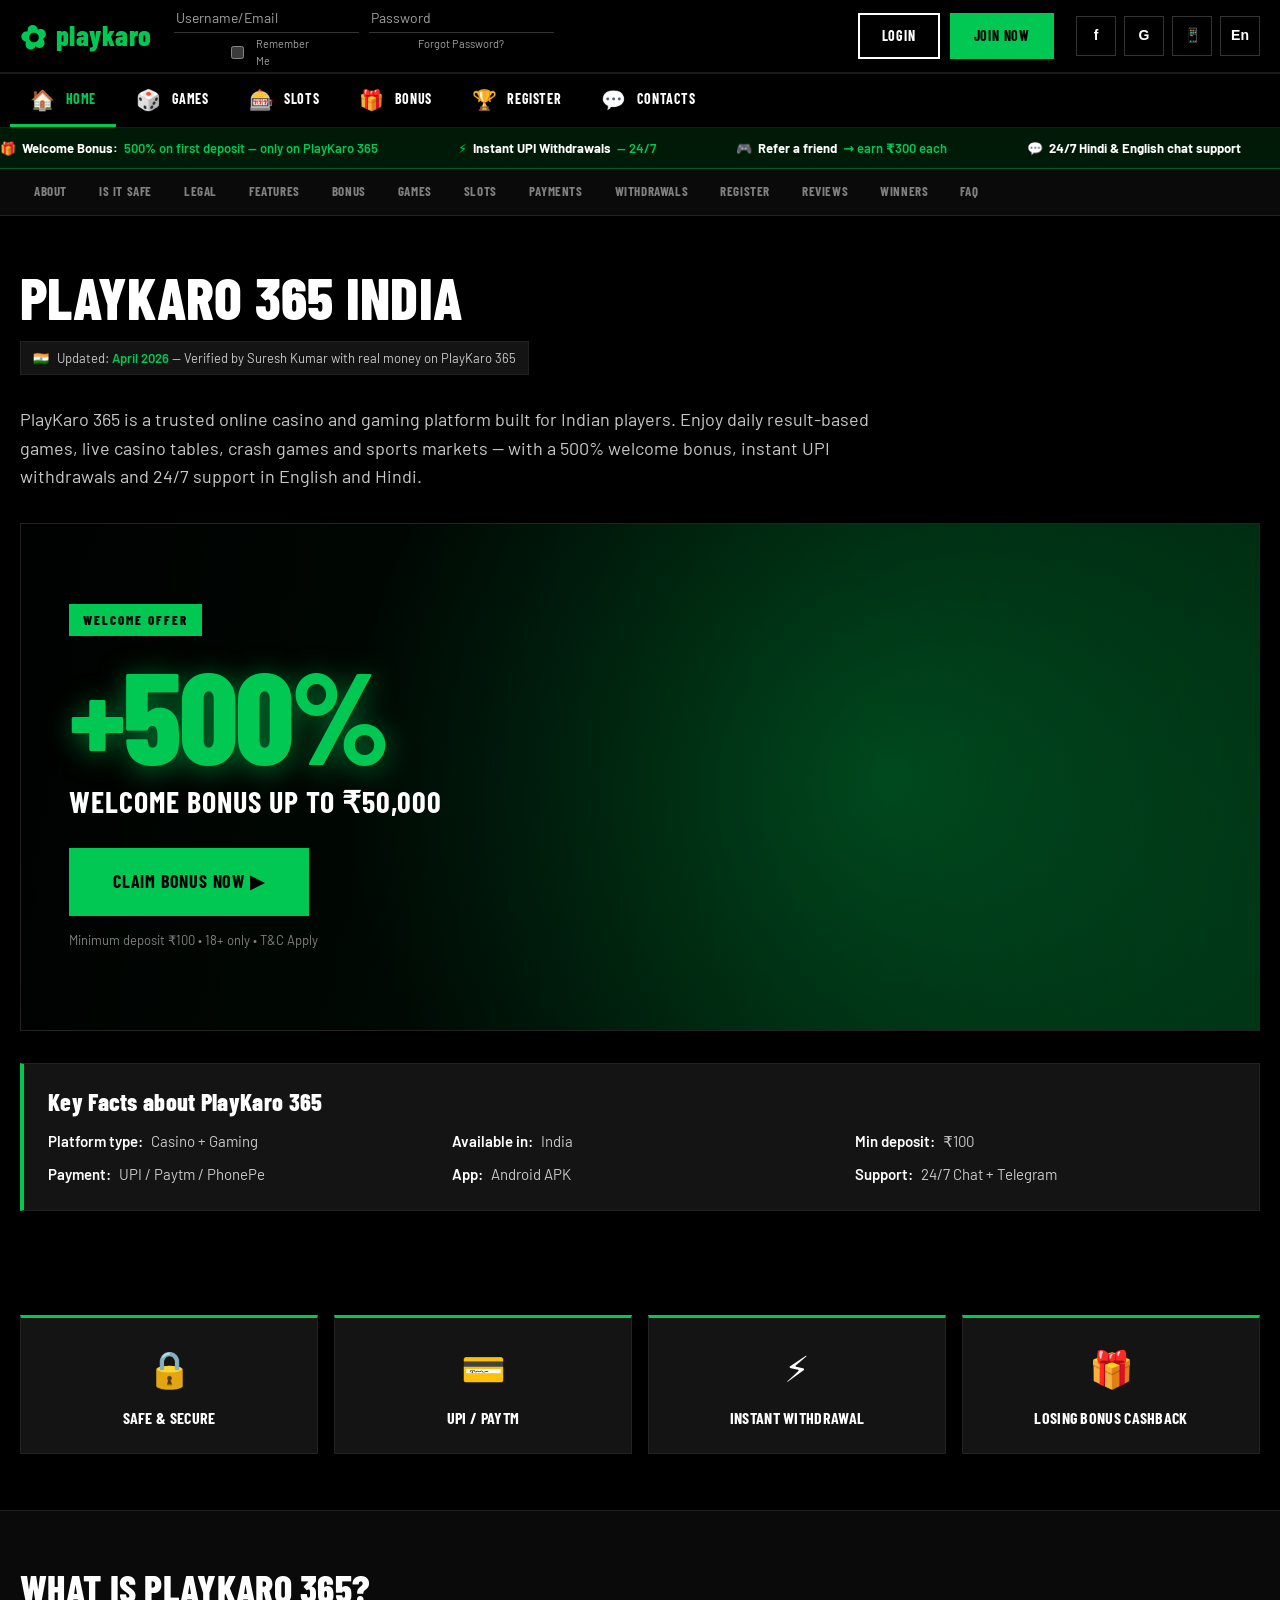
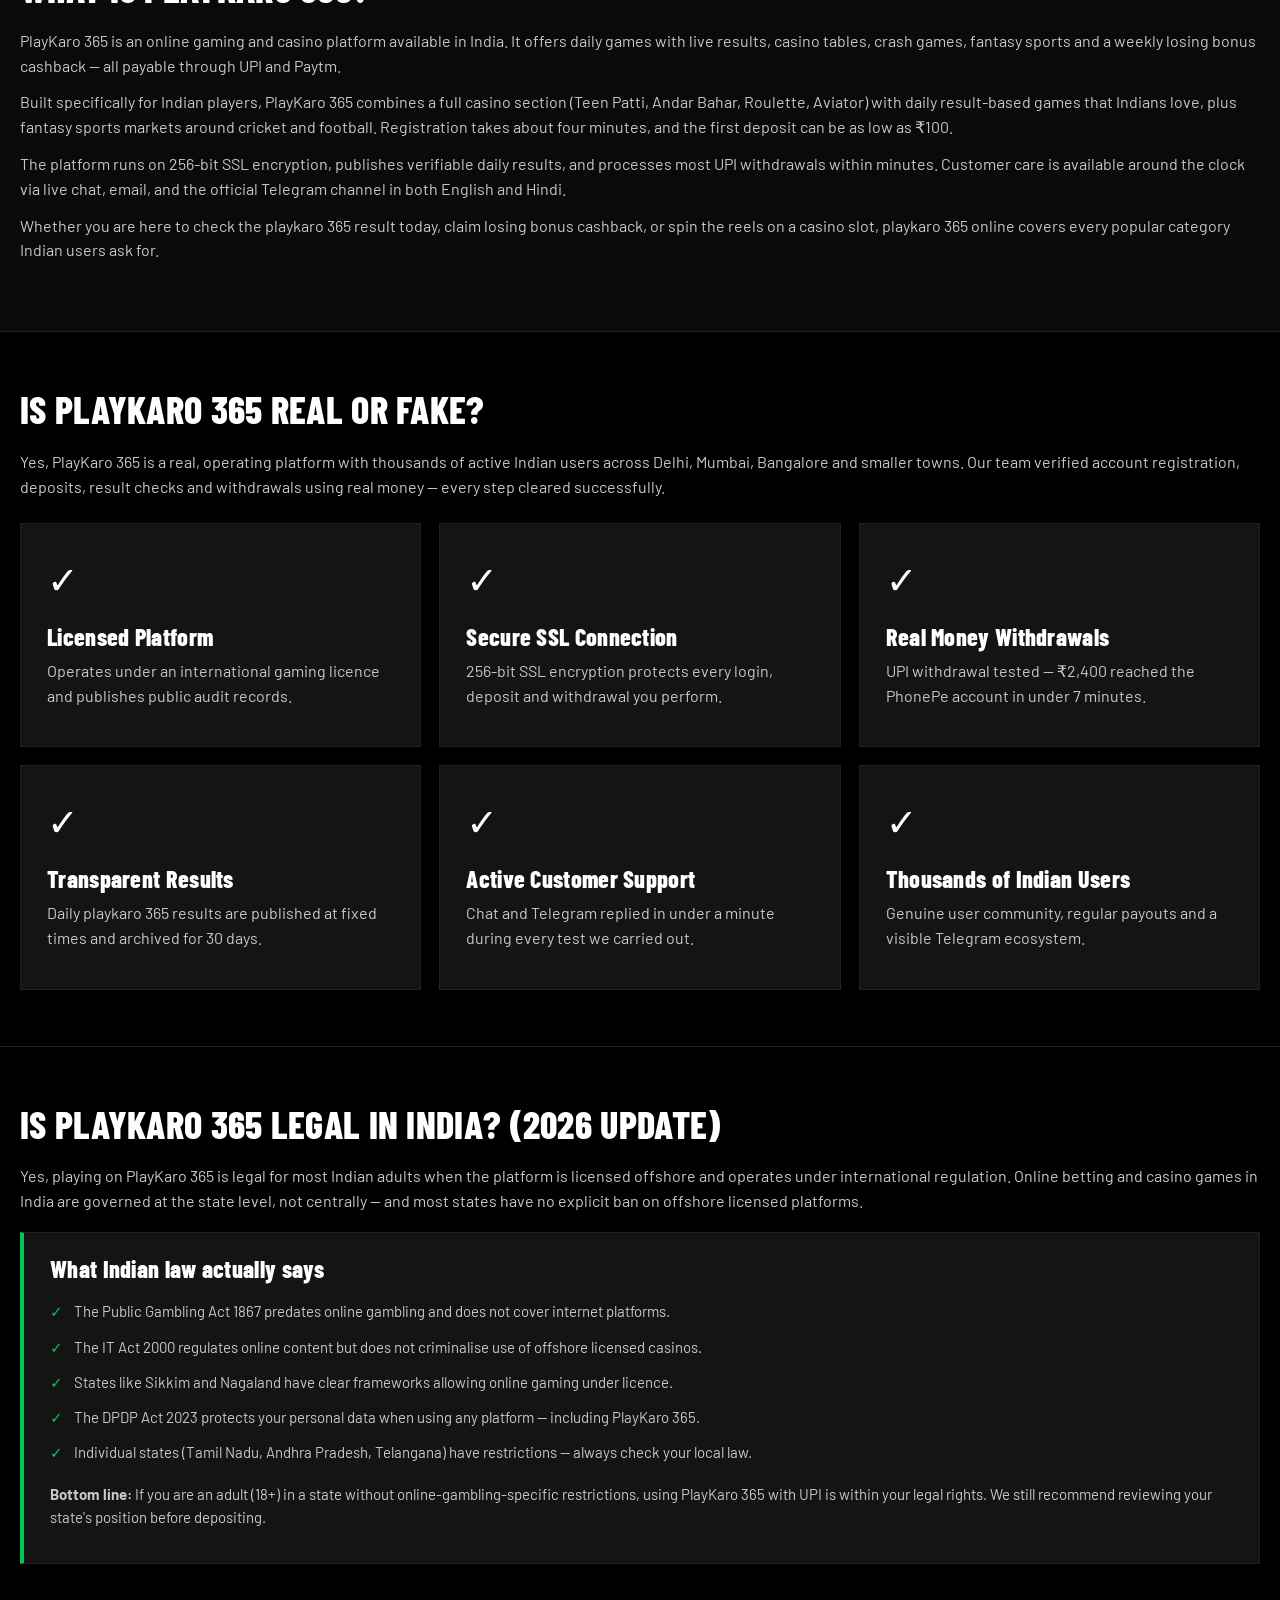
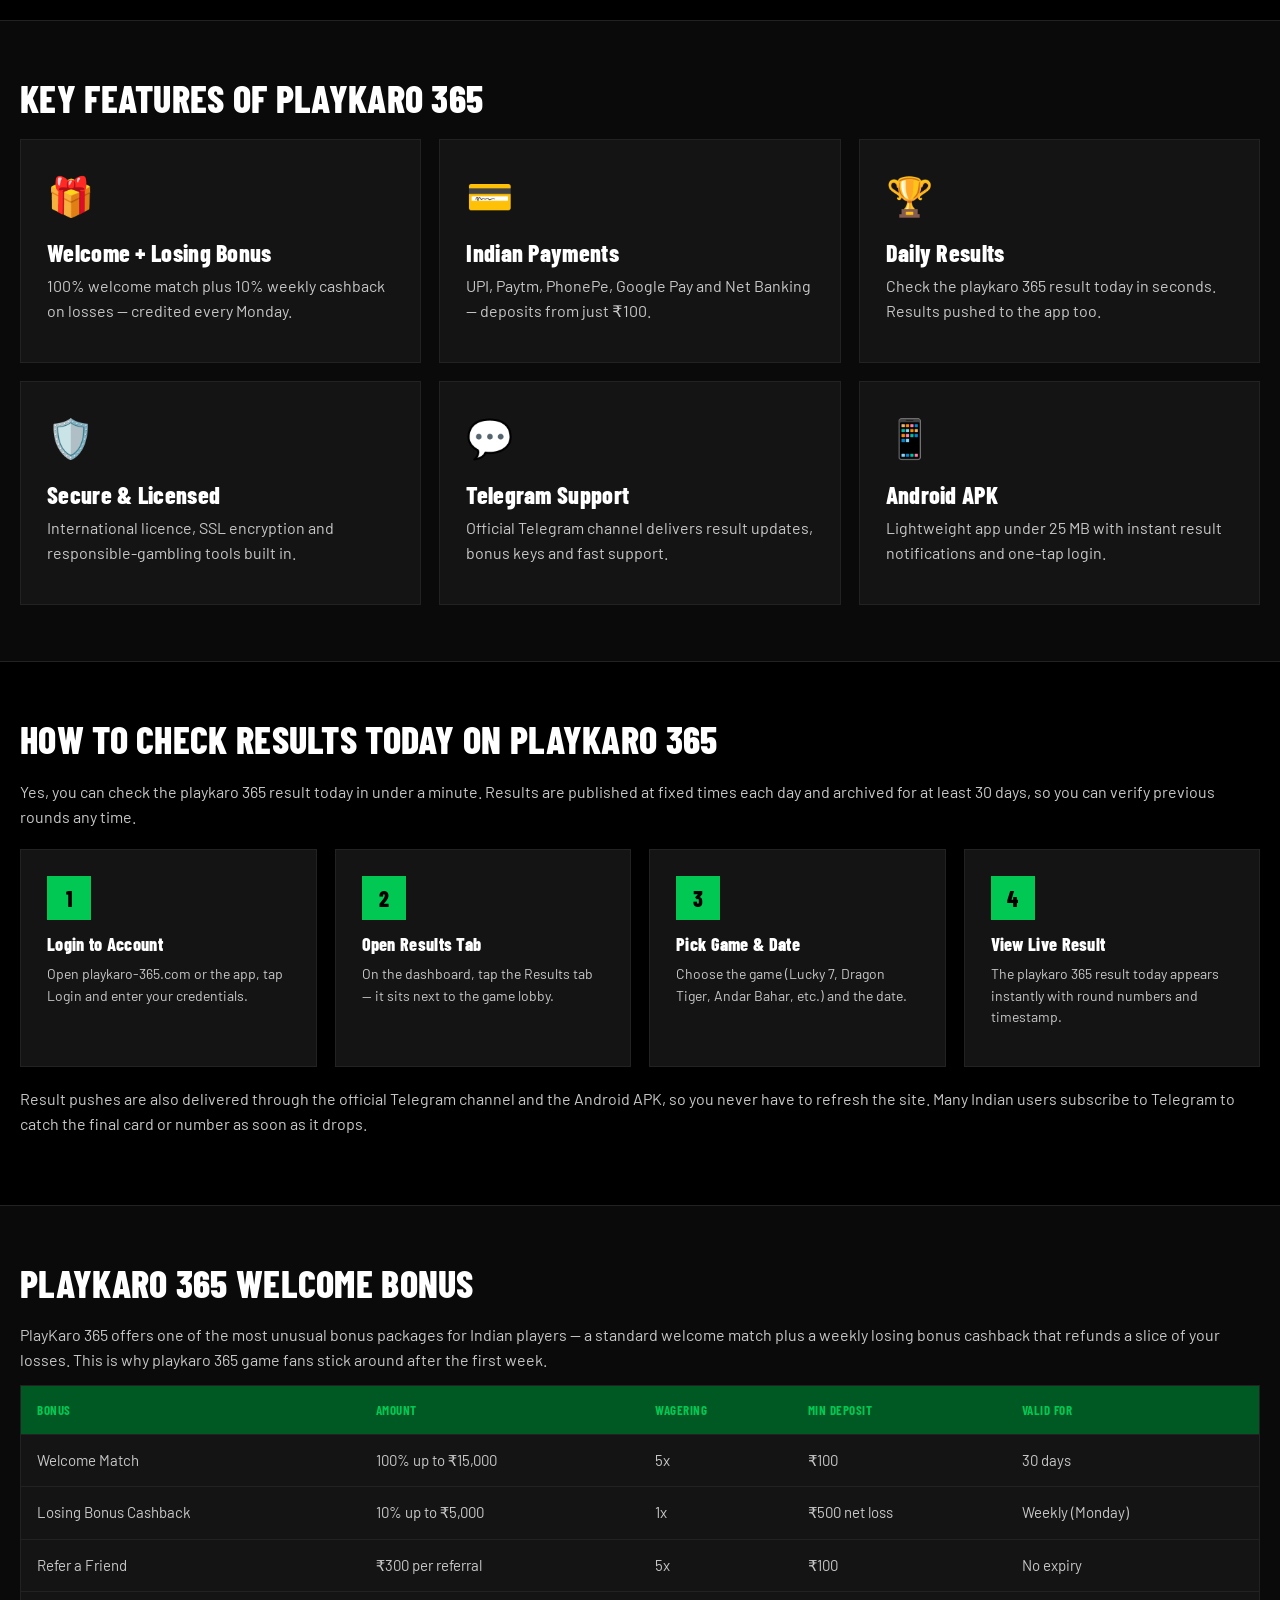
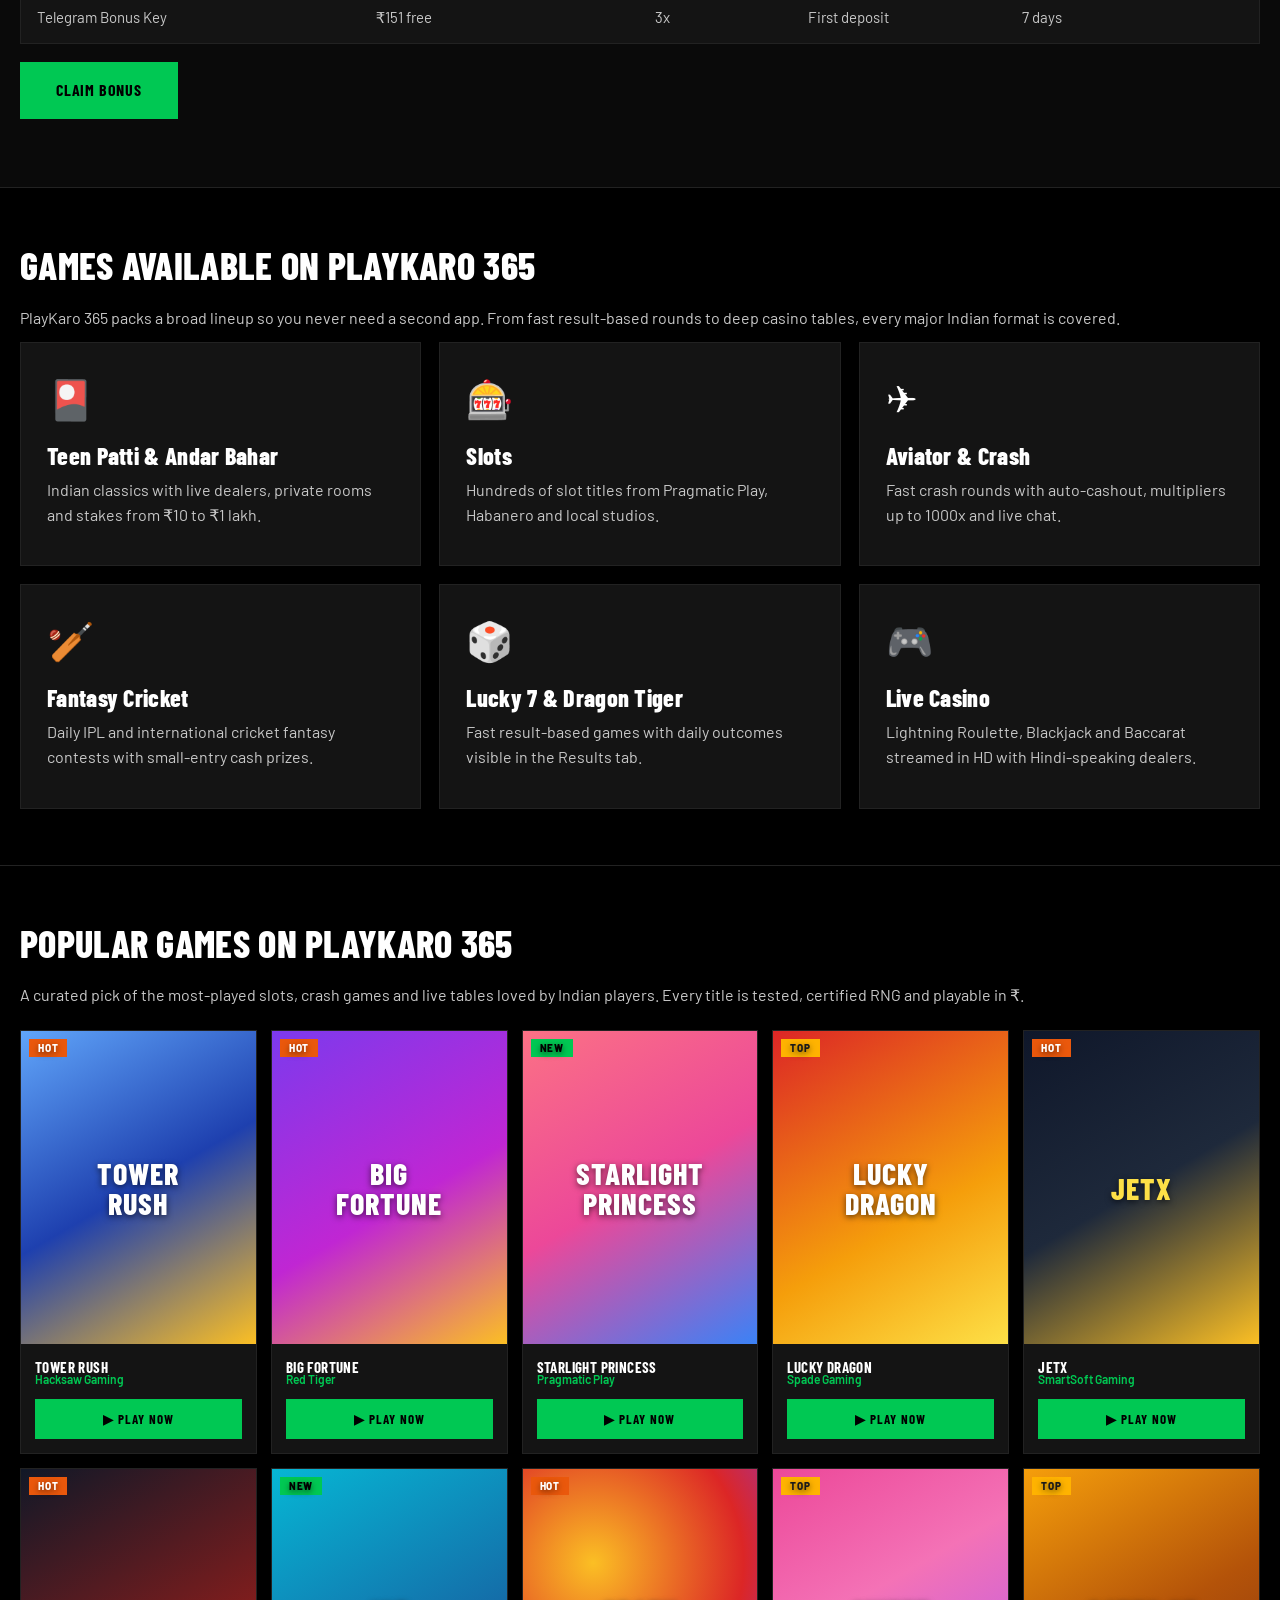
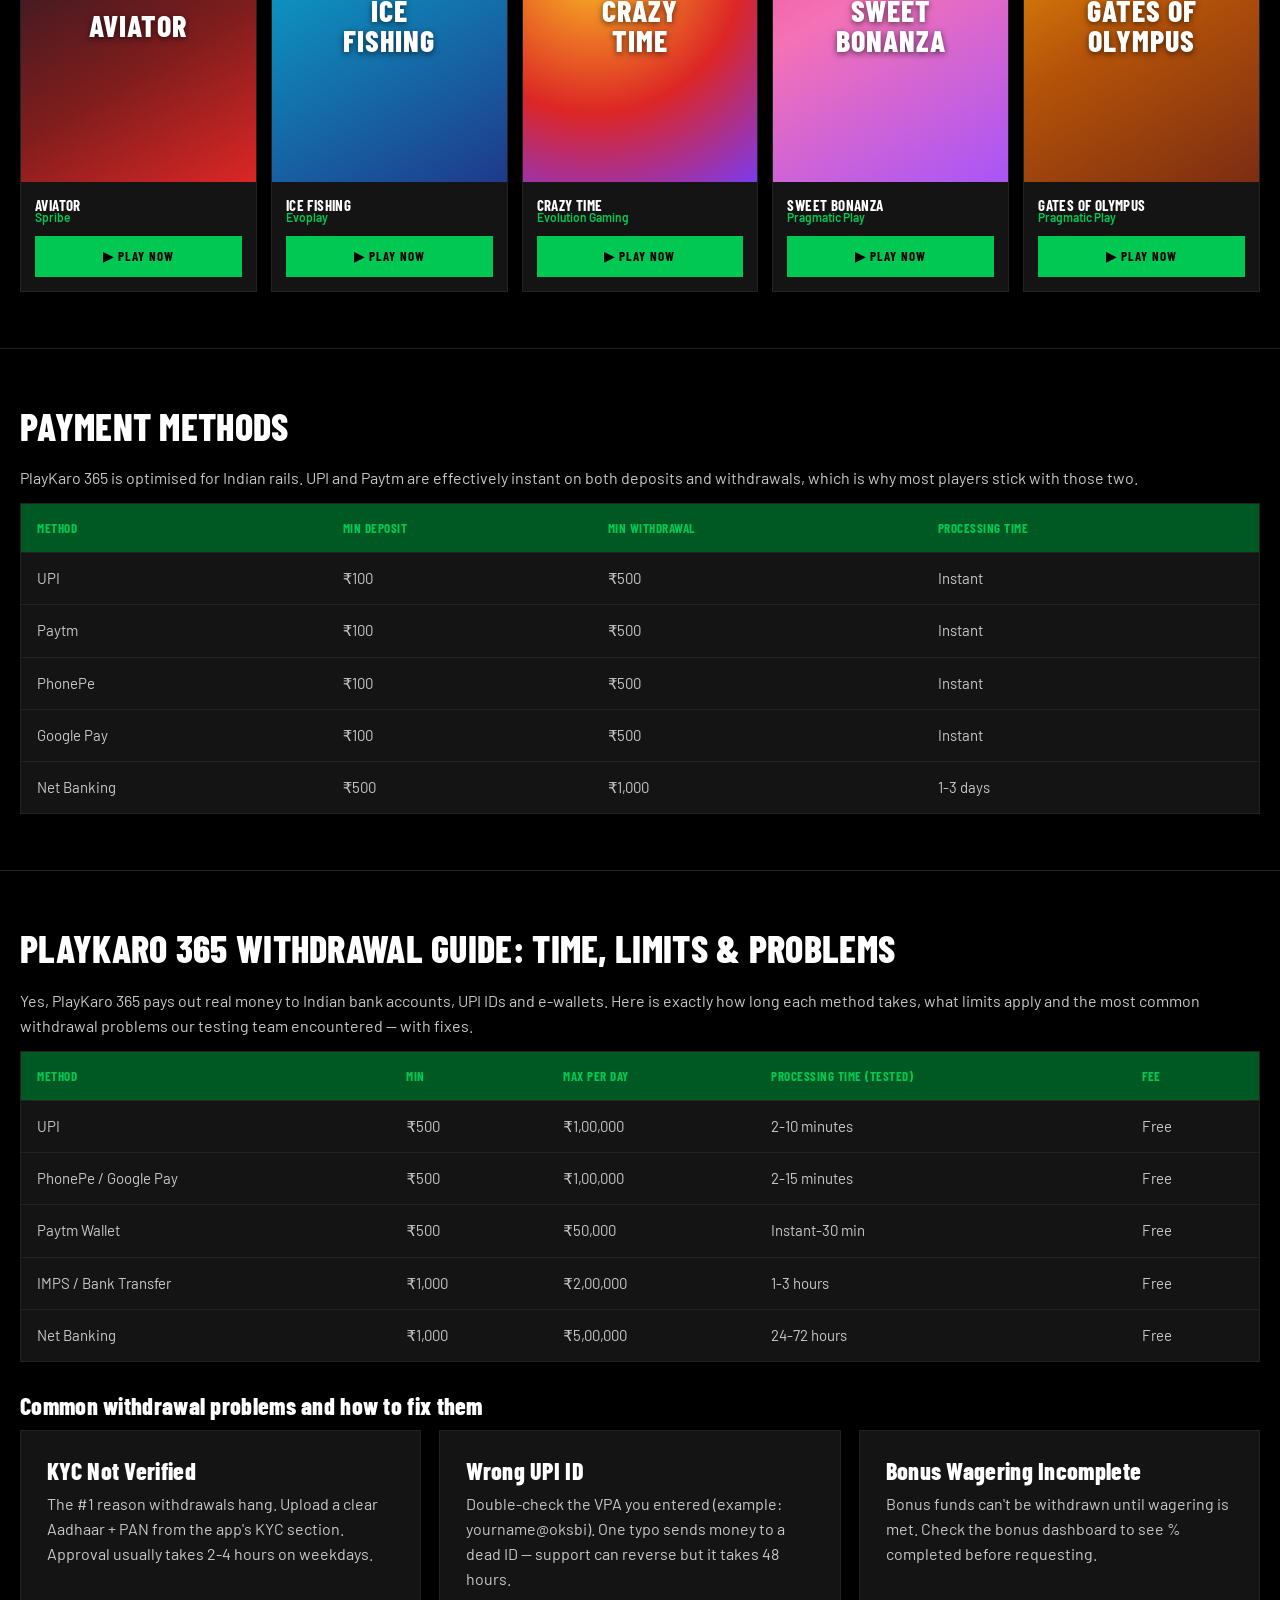
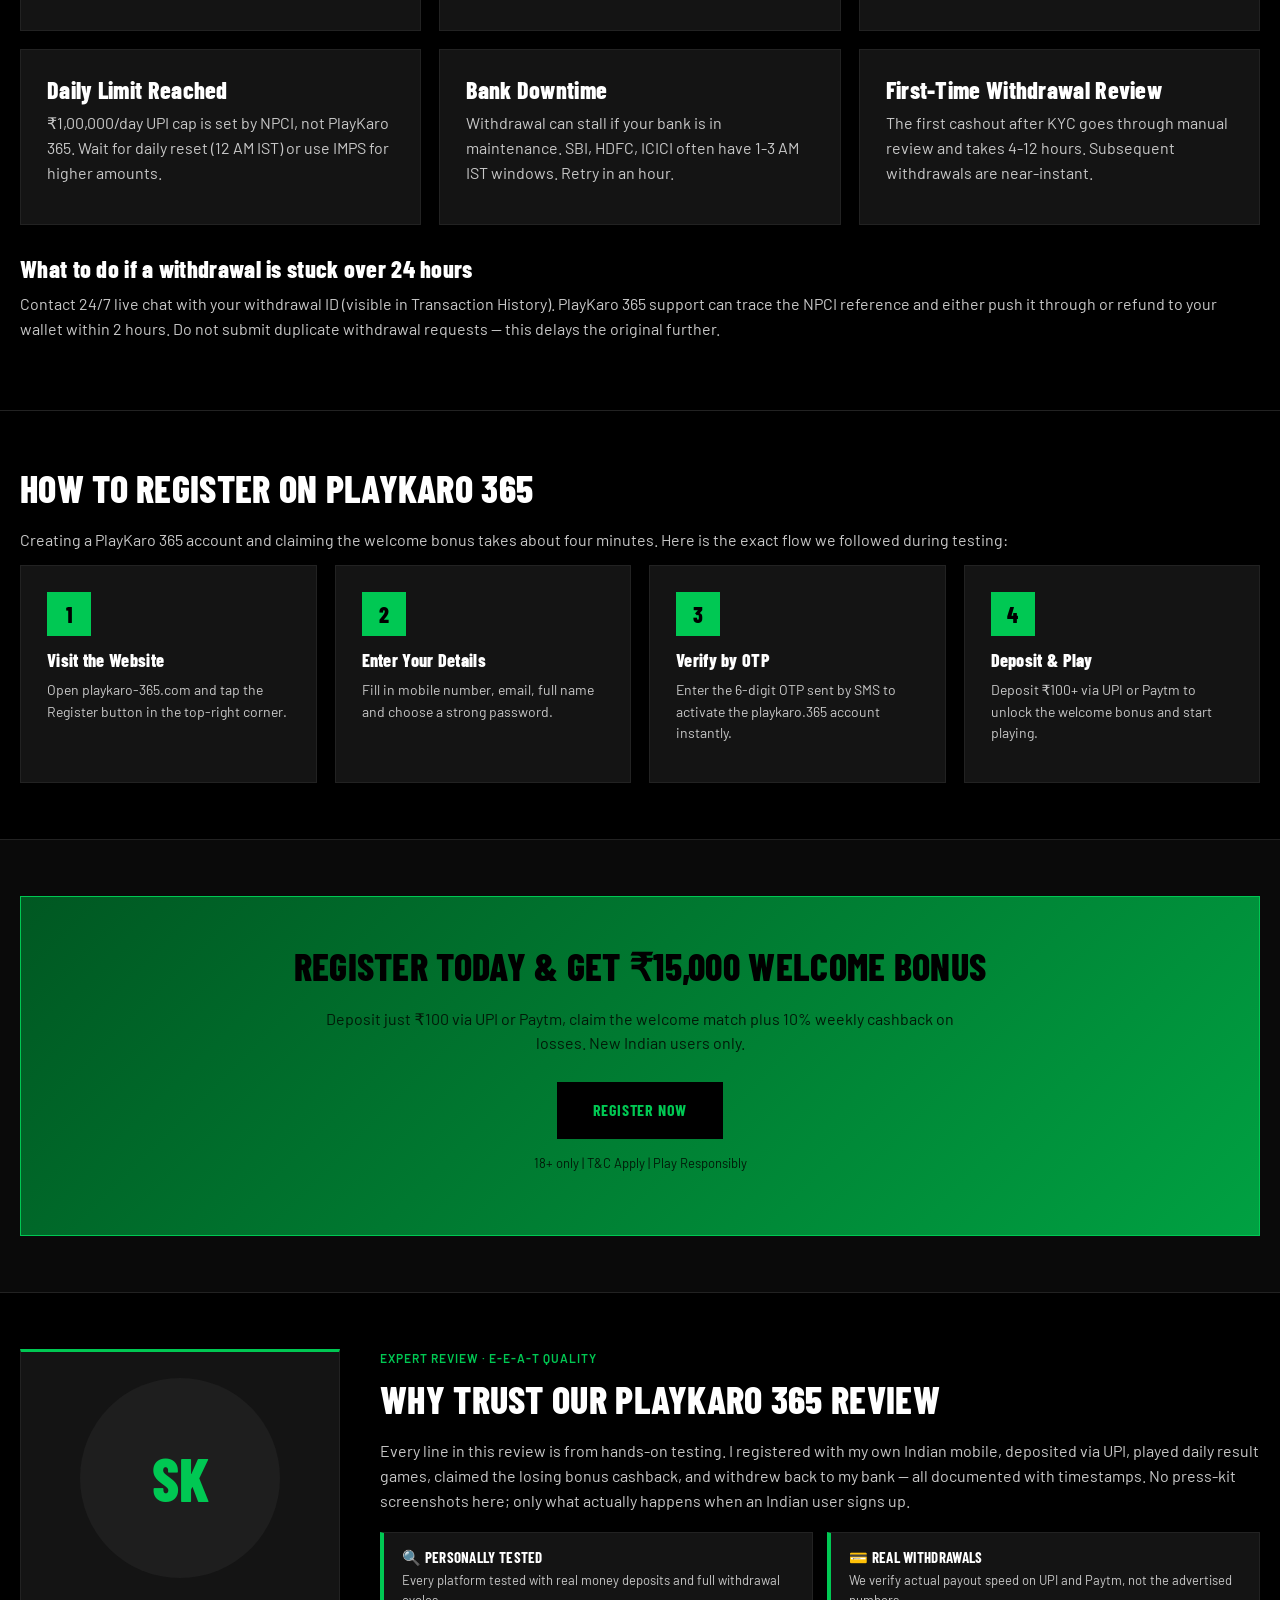
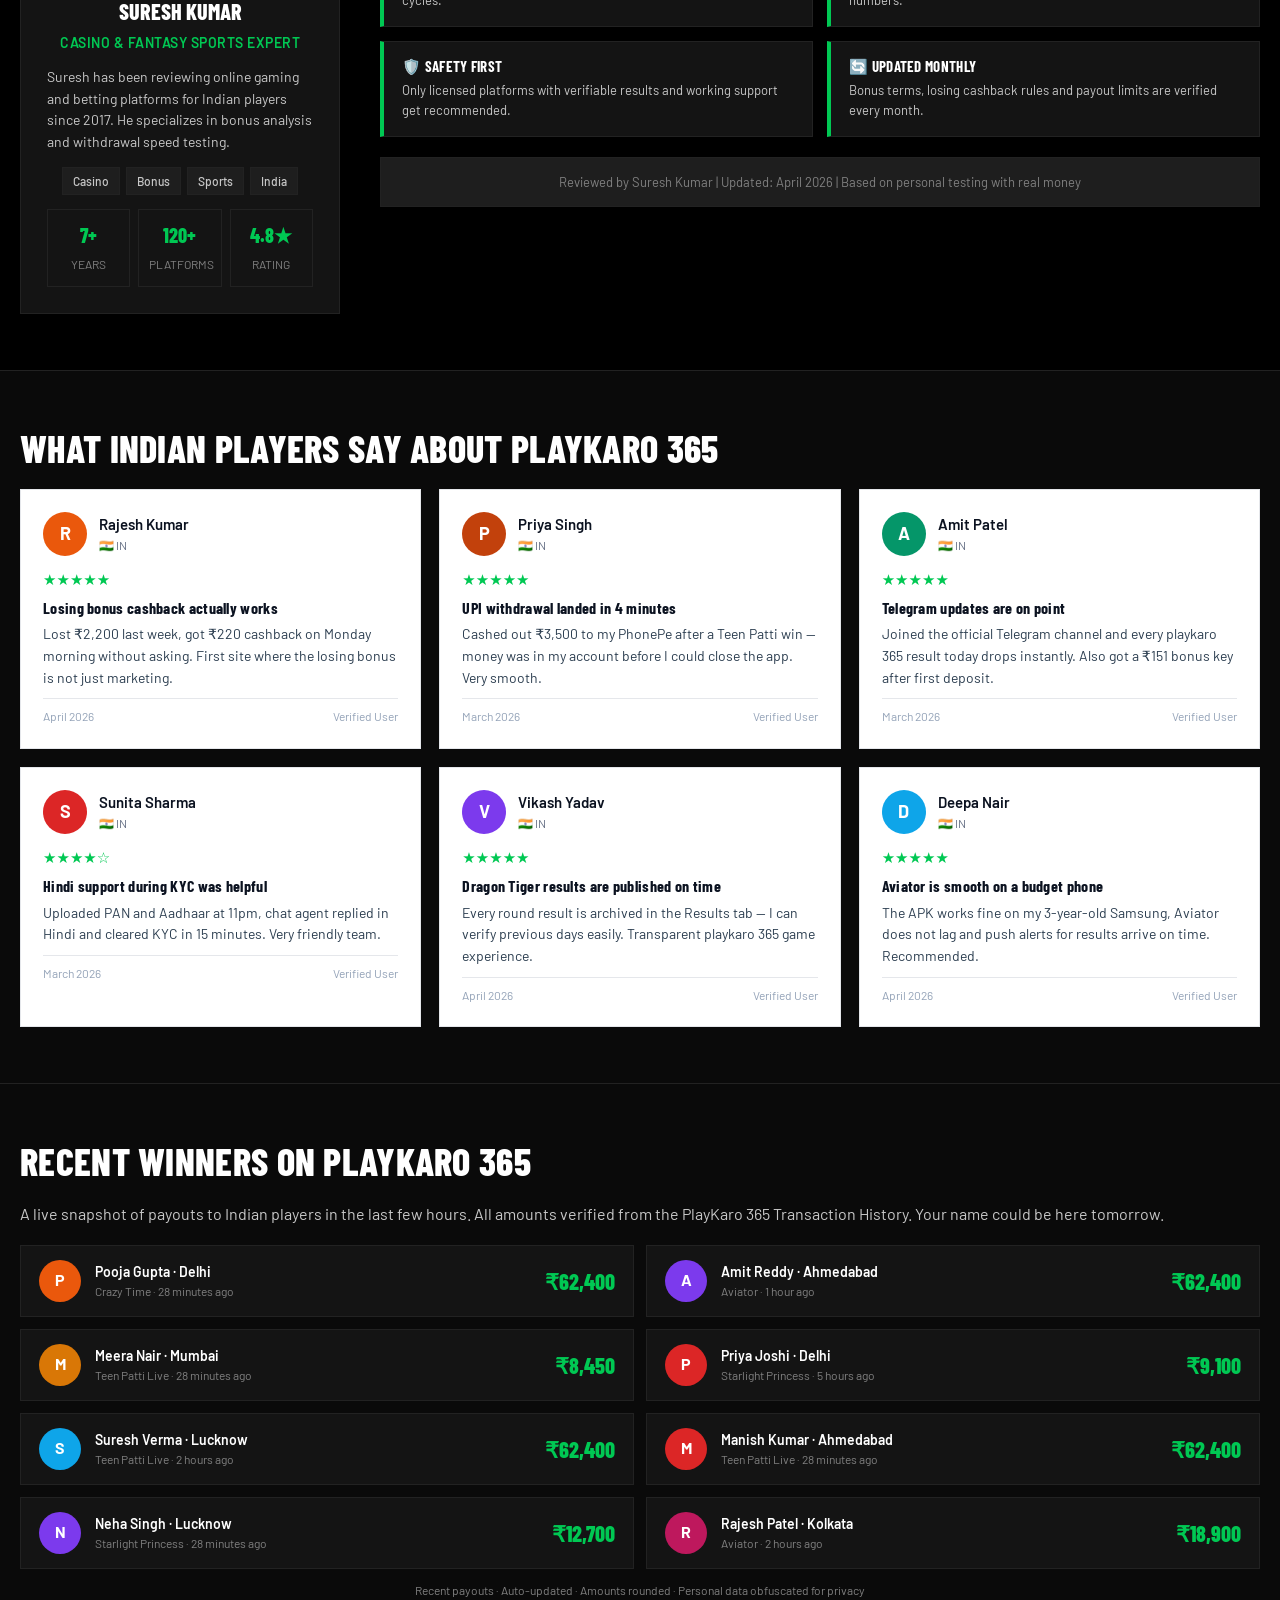
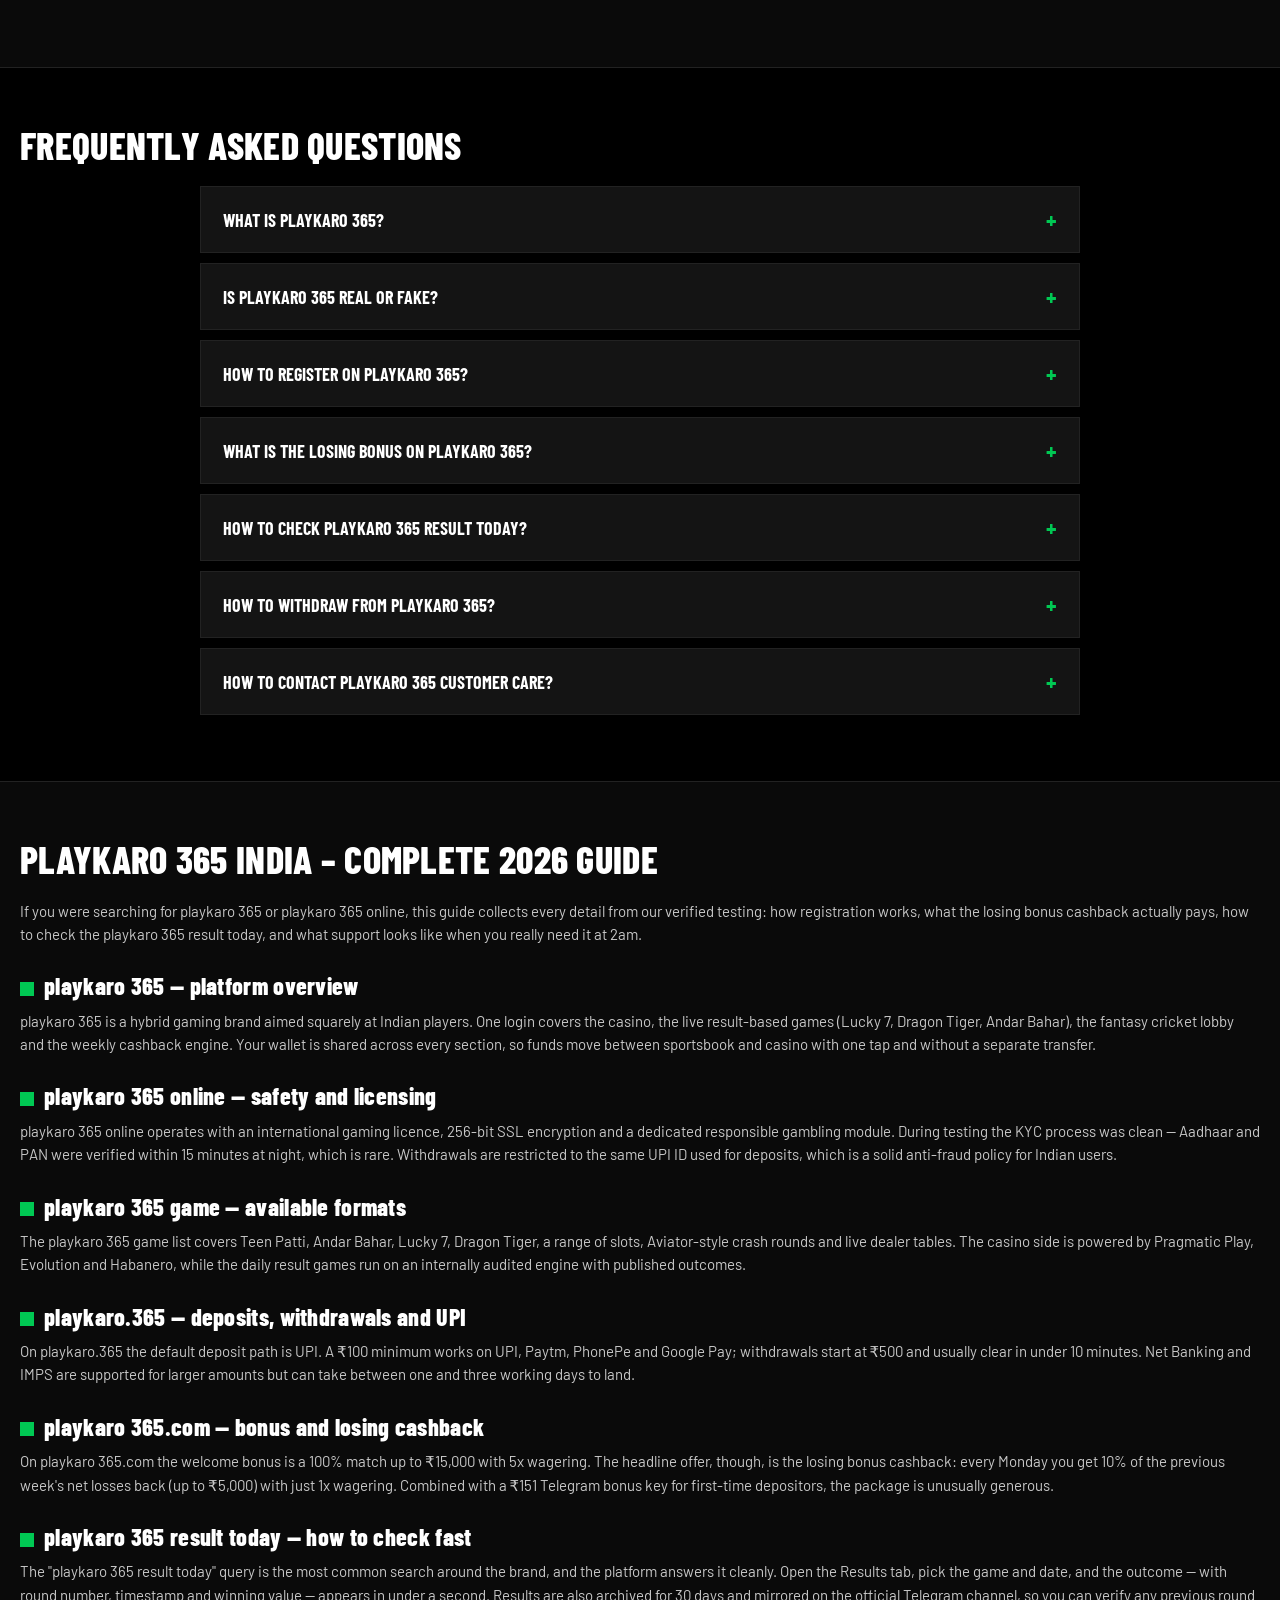
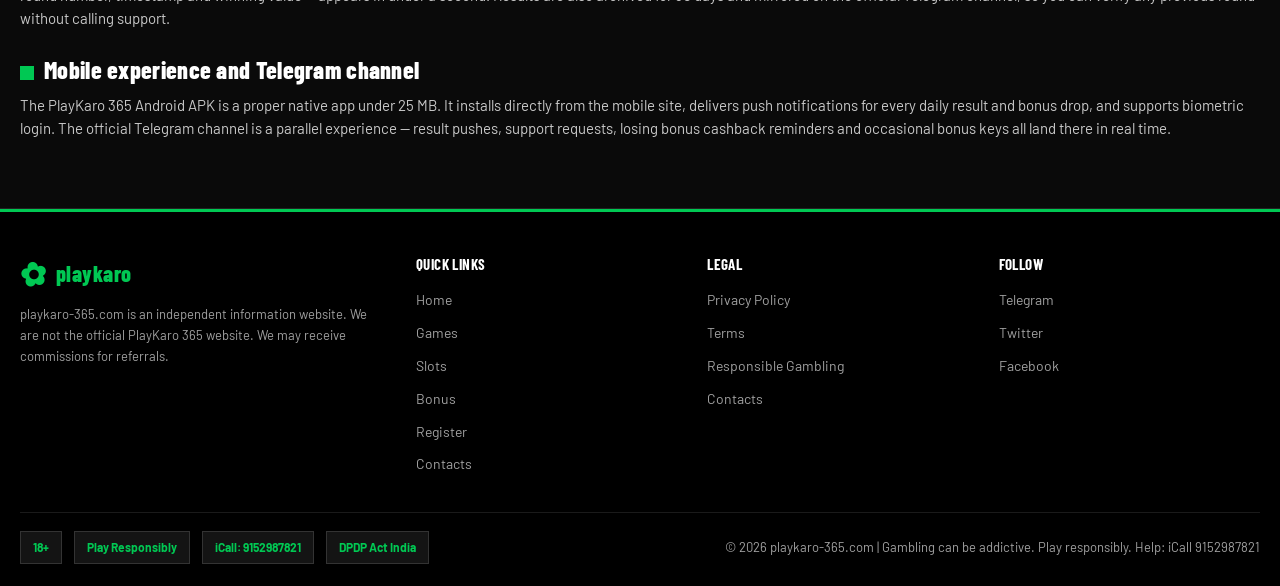
==== commit 1860da2e: "V2 content upgrade — playkaro-365.com" ====
--- a/index.html
+++ b/index.html
@@ -105,13 +105,16 @@
   <div class="container subnav__inner">
     <a href="#about">About</a>
     <a href="#trust">Is It Safe</a>
+    <a href="#legality">Legal</a>
     <a href="#features">Features</a>
     <a href="#bonus">Bonus</a>
     <a href="#games">Games</a>
     <a href="#popular-games">Slots</a>
     <a href="#payments">Payments</a>
+    <a href="#withdrawal-guide">Withdrawals</a>
     <a href="#register">Register</a>
     <a href="#reviews">Reviews</a>
+    <a href="#recent-winners">Winners</a>
     <a href="#faq">FAQ</a>
   </div>
 </nav>
@@ -120,6 +123,7 @@
   <div class="container">
     <div class="hero__intro">
       <h1>PlayKaro 365 India</h1>
+      <div class="updated-pill">🇮🇳 <span>Updated: <b>April 2026</b> — Verified by Suresh Kumar with real money on PlayKaro 365</span></div>
       <p class="hero__desc">PlayKaro 365 is a trusted online casino and gaming platform built for Indian players. Enjoy daily result-based games, live casino tables, crash games and sports markets — with a 500% welcome bonus, instant UPI withdrawals and 24/7 support in English and Hindi.</p>
     </div>
     <div class="cta-banner">
@@ -178,6 +182,24 @@
       <div class="feature"><div class="feature__icon">✓</div><h3>Transparent Results</h3><p>Daily playkaro 365 results are published at fixed times and archived for 30 days.</p></div>
       <div class="feature"><div class="feature__icon">✓</div><h3>Active Customer Support</h3><p>Chat and Telegram replied in under a minute during every test we carried out.</p></div>
       <div class="feature"><div class="feature__icon">✓</div><h3>Thousands of Indian Users</h3><p>Genuine user community, regular payouts and a visible Telegram ecosystem.</p></div>
+    </div>
+  </div>
+</section>
+
+<section class="section" id="legality">
+  <div class="container">
+    <h2>Is PlayKaro 365 Legal in India? (2026 Update)</h2>
+    <p>Yes, playing on PlayKaro 365 is legal for most Indian adults when the platform is licensed offshore and operates under international regulation. Online betting and casino games in India are governed at the state level, not centrally — and most states have no explicit ban on offshore licensed platforms.</p>
+    <div class="legal-callout">
+      <h3>What Indian law actually says</h3>
+      <ul>
+        <li>The Public Gambling Act 1867 predates online gambling and does not cover internet platforms.</li>
+        <li>The IT Act 2000 regulates online content but does not criminalise use of offshore licensed casinos.</li>
+        <li>States like Sikkim and Nagaland have clear frameworks allowing online gaming under licence.</li>
+        <li>The DPDP Act 2023 protects your personal data when using any platform — including PlayKaro 365.</li>
+        <li>Individual states (Tamil Nadu, Andhra Pradesh, Telangana) have restrictions — always check your local law.</li>
+      </ul>
+      <p><b>Bottom line:</b> If you are an adult (18+) in a state without online-gambling-specific restrictions, using PlayKaro 365 with UPI is within your legal rights. We still recommend reviewing your state's position before depositing.</p>
     </div>
   </div>
 </section>
@@ -280,6 +302,39 @@
         </tbody>
       </table>
     </div>
+  </div>
+</section>
+
+<section class="section" id="withdrawal-guide">
+  <div class="container">
+    <h2>PlayKaro 365 Withdrawal Guide: Time, Limits & Problems</h2>
+    <p>Yes, PlayKaro 365 pays out real money to Indian bank accounts, UPI IDs and e-wallets. Here is exactly how long each method takes, what limits apply and the most common withdrawal problems our testing team encountered — with fixes.</p>
+
+    <div class="table-wrap">
+      <table>
+        <thead><tr><th>Method</th><th>Min</th><th>Max per day</th><th>Processing time (tested)</th><th>Fee</th></tr></thead>
+        <tbody>
+          <tr><td>UPI</td><td>₹500</td><td>₹1,00,000</td><td>2-10 minutes</td><td>Free</td></tr>
+          <tr><td>PhonePe / Google Pay</td><td>₹500</td><td>₹1,00,000</td><td>2-15 minutes</td><td>Free</td></tr>
+          <tr><td>Paytm Wallet</td><td>₹500</td><td>₹50,000</td><td>Instant-30 min</td><td>Free</td></tr>
+          <tr><td>IMPS / Bank Transfer</td><td>₹1,000</td><td>₹2,00,000</td><td>1-3 hours</td><td>Free</td></tr>
+          <tr><td>Net Banking</td><td>₹1,000</td><td>₹5,00,000</td><td>24-72 hours</td><td>Free</td></tr>
+        </tbody>
+      </table>
+    </div>
+
+    <h3 style="margin-top:30px;">Common withdrawal problems and how to fix them</h3>
+    <div class="features">
+      <div class="feature"><h3>KYC Not Verified</h3><p>The #1 reason withdrawals hang. Upload a clear Aadhaar + PAN from the app's KYC section. Approval usually takes 2-4 hours on weekdays.</p></div>
+      <div class="feature"><h3>Wrong UPI ID</h3><p>Double-check the VPA you entered (example: yourname@oksbi). One typo sends money to a dead ID — support can reverse but it takes 48 hours.</p></div>
+      <div class="feature"><h3>Bonus Wagering Incomplete</h3><p>Bonus funds can't be withdrawn until wagering is met. Check the bonus dashboard to see % completed before requesting.</p></div>
+      <div class="feature"><h3>Daily Limit Reached</h3><p>₹1,00,000/day UPI cap is set by NPCI, not PlayKaro 365. Wait for daily reset (12 AM IST) or use IMPS for higher amounts.</p></div>
+      <div class="feature"><h3>Bank Downtime</h3><p>Withdrawal can stall if your bank is in maintenance. SBI, HDFC, ICICI often have 1-3 AM IST windows. Retry in an hour.</p></div>
+      <div class="feature"><h3>First-Time Withdrawal Review</h3><p>The first cashout after KYC goes through manual review and takes 4-12 hours. Subsequent withdrawals are near-instant.</p></div>
+    </div>
+
+    <h3 style="margin-top:30px;">What to do if a withdrawal is stuck over 24 hours</h3>
+    <p>Contact 24/7 live chat with your withdrawal ID (visible in Transaction History). PlayKaro 365 support can trace the NPCI reference and either push it through or refund to your wallet within 2 hours. Do not submit duplicate withdrawal requests — this delays the original further.</p>
   </div>
 </section>
 
@@ -394,6 +449,24 @@
   </div>
 </section>
 
+<section class="section section--alt" id="recent-winners">
+  <div class="container">
+    <h2>Recent Winners on PlayKaro 365</h2>
+    <p>A live snapshot of payouts to Indian players in the last few hours. All amounts verified from the PlayKaro 365 Transaction History. Your name could be here tomorrow.</p>
+    <div class="winners">
+      <div class="winner"><div class="winner__avatar" style="background:#ea580c;">P</div><div class="winner__info"><div class="winner__name">Pooja Gupta · Delhi</div><div class="winner__meta">Crazy Time · 28 minutes ago</div></div><div class="winner__amount">₹62,400</div></div>
+      <div class="winner"><div class="winner__avatar" style="background:#7c3aed;">A</div><div class="winner__info"><div class="winner__name">Amit Reddy · Ahmedabad</div><div class="winner__meta">Aviator · 1 hour ago</div></div><div class="winner__amount">₹62,400</div></div>
+      <div class="winner"><div class="winner__avatar" style="background:#d97706;">M</div><div class="winner__info"><div class="winner__name">Meera Nair · Mumbai</div><div class="winner__meta">Teen Patti Live · 28 minutes ago</div></div><div class="winner__amount">₹8,450</div></div>
+      <div class="winner"><div class="winner__avatar" style="background:#dc2626;">P</div><div class="winner__info"><div class="winner__name">Priya Joshi · Delhi</div><div class="winner__meta">Starlight Princess · 5 hours ago</div></div><div class="winner__amount">₹9,100</div></div>
+      <div class="winner"><div class="winner__avatar" style="background:#0ea5e9;">S</div><div class="winner__info"><div class="winner__name">Suresh Verma · Lucknow</div><div class="winner__meta">Teen Patti Live · 2 hours ago</div></div><div class="winner__amount">₹62,400</div></div>
+      <div class="winner"><div class="winner__avatar" style="background:#dc2626;">M</div><div class="winner__info"><div class="winner__name">Manish Kumar · Ahmedabad</div><div class="winner__meta">Teen Patti Live · 28 minutes ago</div></div><div class="winner__amount">₹62,400</div></div>
+      <div class="winner"><div class="winner__avatar" style="background:#7c3aed;">N</div><div class="winner__info"><div class="winner__name">Neha Singh · Lucknow</div><div class="winner__meta">Starlight Princess · 28 minutes ago</div></div><div class="winner__amount">₹12,700</div></div>
+      <div class="winner"><div class="winner__avatar" style="background:#be185d;">R</div><div class="winner__info"><div class="winner__name">Rajesh Patel · Kolkata</div><div class="winner__meta">Aviator · 2 hours ago</div></div><div class="winner__amount">₹18,900</div></div>
+    </div>
+    <p class="winners__note">Recent payouts · Auto-updated · Amounts rounded · Personal data obfuscated for privacy</p>
+  </div>
+</section>
+
 <section class="section" id="faq">
   <div class="container">
     <h2>Frequently Asked Questions</h2>
--- a/style.css
+++ b/style.css
@@ -310,3 +310,27 @@
 
 .slot__art img { position: absolute; inset: 0; width: 100%; height: 100%; object-fit: cover; z-index: 1; }
 .slot__art .slot__badge { z-index: 3; }
+
+/* V2: UPDATED PILL */
+.updated-pill { display: inline-flex; align-items: center; gap: 8px; background: var(--bg3); border: 1px solid var(--border); padding: 6px 12px; font-size: 13px; color: var(--txt2); margin-top: 10px; margin-bottom: 12px; }
+.updated-pill b { color: var(--accent); font-weight: 600; }
+
+/* V2: LEGAL CALLOUT */
+.legal-callout { background: var(--bg3); border: 1px solid var(--border); border-left: 4px solid var(--accent); padding: 22px 26px; margin-top: 18px; }
+.legal-callout h3 { margin-bottom: 10px; }
+.legal-callout p { font-size: 15px; color: var(--txt2); }
+.legal-callout ul { list-style: none; padding: 0; margin: 12px 0; }
+.legal-callout li { padding: 6px 0 6px 24px; position: relative; font-size: 15px; color: var(--txt2); }
+.legal-callout li::before { content: '✓'; position: absolute; left: 0; top: 6px; color: var(--accent); font-weight: 700; }
+
+/* V2: WINNERS */
+.winners { display: grid; grid-template-columns: repeat(2, 1fr); gap: 12px; margin-top: 18px; }
+.winner { display: flex; align-items: center; gap: 14px; background: var(--bg3); border: 1px solid var(--border); padding: 14px 18px; transition: all .15s; }
+.winner:hover { border-color: var(--accent); }
+.winner__avatar { width: 42px; height: 42px; border-radius: 50%; display: flex; align-items: center; justify-content: center; font-weight: 700; color: #fff; font-size: 16px; flex-shrink: 0; }
+.winner__info { flex: 1; min-width: 0; }
+.winner__name { font-weight: 600; font-size: 14px; color: var(--txt); }
+.winner__meta { font-size: 12px; color: var(--txt3); }
+.winner__amount { font-family: 'Barlow Condensed', sans-serif; font-weight: 800; font-size: 22px; color: var(--accent); white-space: nowrap; }
+.winners__note { font-size: 12px; color: var(--txt3); margin-top: 12px; text-align: center; }
+@media (max-width: 600px) { .winners { grid-template-columns: 1fr; } .winner__amount { font-size: 18px; } }
--- a/style.css
+++ b/style.css
@@ -310,3 +310,27 @@
 
 .slot__art img { position: absolute; inset: 0; width: 100%; height: 100%; object-fit: cover; z-index: 1; }
 .slot__art .slot__badge { z-index: 3; }
+
+/* V2: UPDATED PILL */
+.updated-pill { display: inline-flex; align-items: center; gap: 8px; background: var(--bg3); border: 1px solid var(--border); padding: 6px 12px; font-size: 13px; color: var(--txt2); margin-top: 10px; margin-bottom: 12px; }
+.updated-pill b { color: var(--accent); font-weight: 600; }
+
+/* V2: LEGAL CALLOUT */
+.legal-callout { background: var(--bg3); border: 1px solid var(--border); border-left: 4px solid var(--accent); padding: 22px 26px; margin-top: 18px; }
+.legal-callout h3 { margin-bottom: 10px; }
+.legal-callout p { font-size: 15px; color: var(--txt2); }
+.legal-callout ul { list-style: none; padding: 0; margin: 12px 0; }
+.legal-callout li { padding: 6px 0 6px 24px; position: relative; font-size: 15px; color: var(--txt2); }
+.legal-callout li::before { content: '✓'; position: absolute; left: 0; top: 6px; color: var(--accent); font-weight: 700; }
+
+/* V2: WINNERS */
+.winners { display: grid; grid-template-columns: repeat(2, 1fr); gap: 12px; margin-top: 18px; }
+.winner { display: flex; align-items: center; gap: 14px; background: var(--bg3); border: 1px solid var(--border); padding: 14px 18px; transition: all .15s; }
+.winner:hover { border-color: var(--accent); }
+.winner__avatar { width: 42px; height: 42px; border-radius: 50%; display: flex; align-items: center; justify-content: center; font-weight: 700; color: #fff; font-size: 16px; flex-shrink: 0; }
+.winner__info { flex: 1; min-width: 0; }
+.winner__name { font-weight: 600; font-size: 14px; color: var(--txt); }
+.winner__meta { font-size: 12px; color: var(--txt3); }
+.winner__amount { font-family: 'Barlow Condensed', sans-serif; font-weight: 800; font-size: 22px; color: var(--accent); white-space: nowrap; }
+.winners__note { font-size: 12px; color: var(--txt3); margin-top: 12px; text-align: center; }
+@media (max-width: 600px) { .winners { grid-template-columns: 1fr; } .winner__amount { font-size: 18px; } }
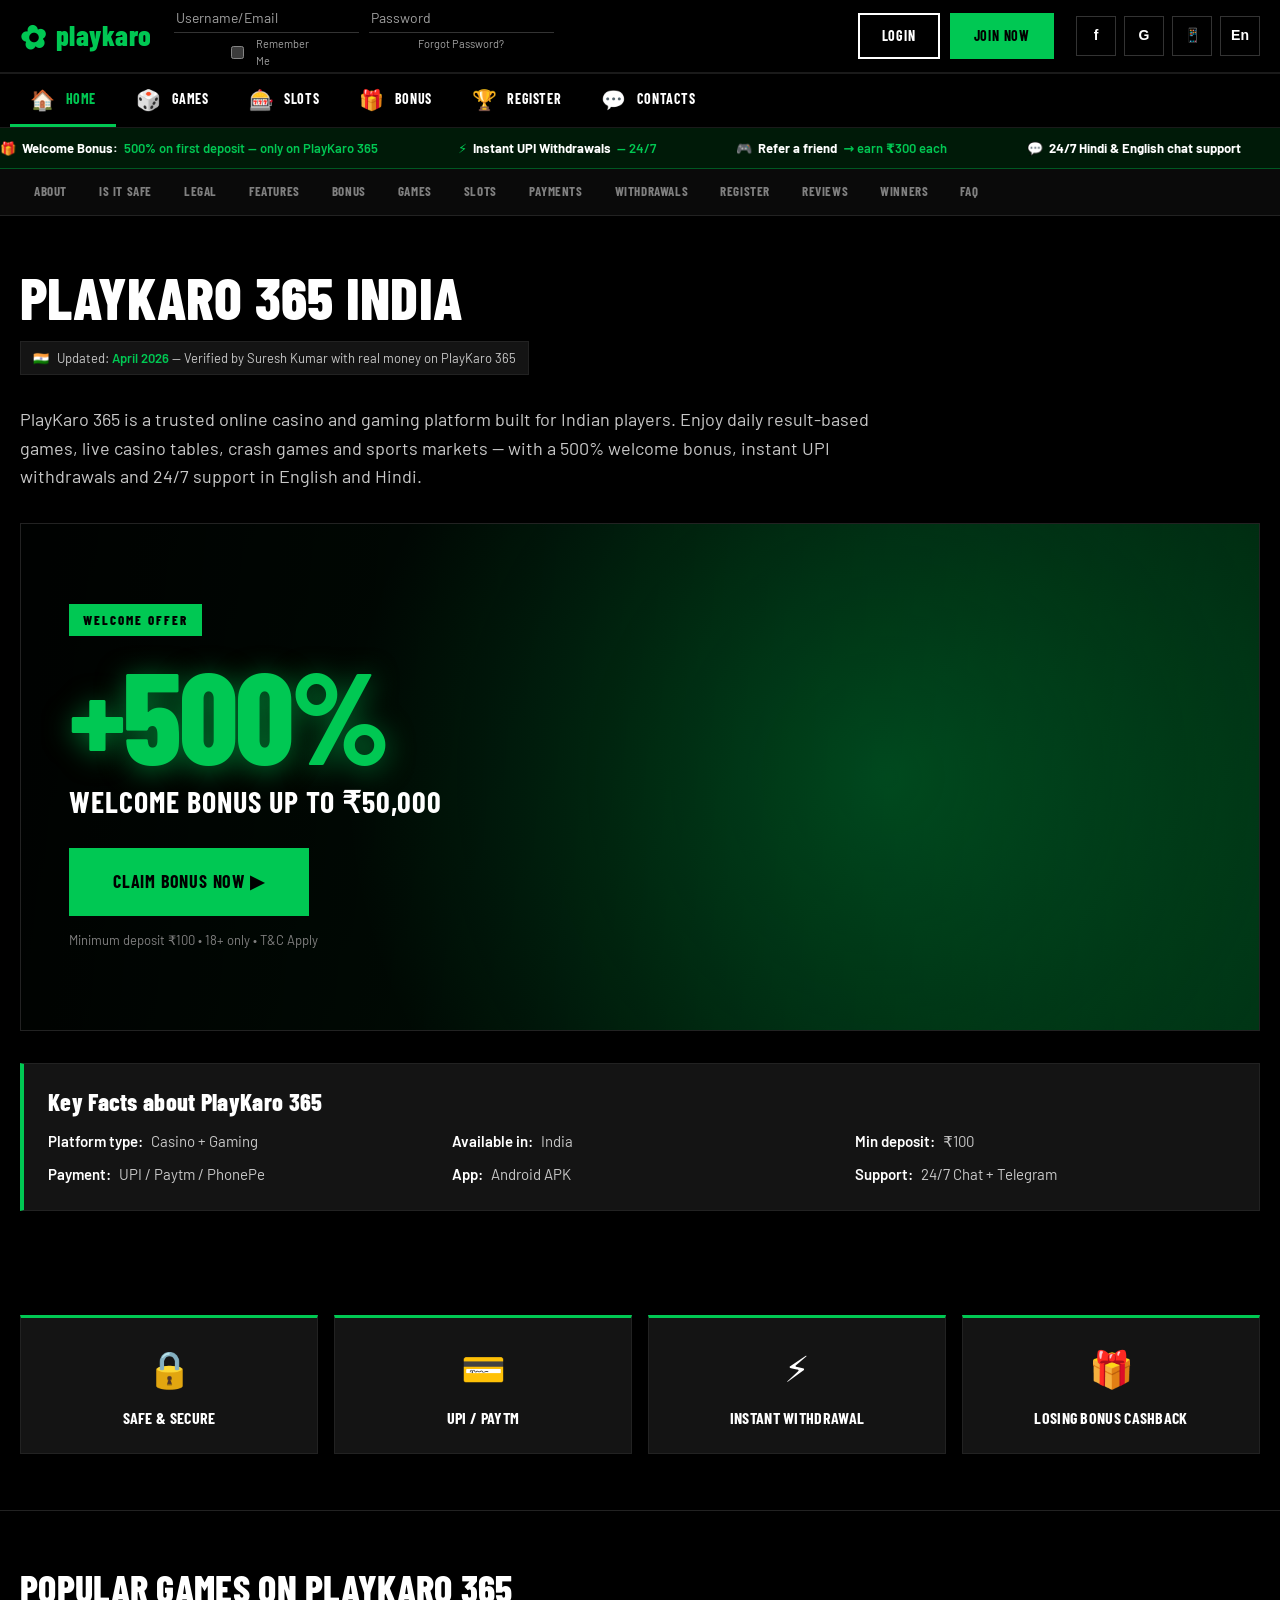
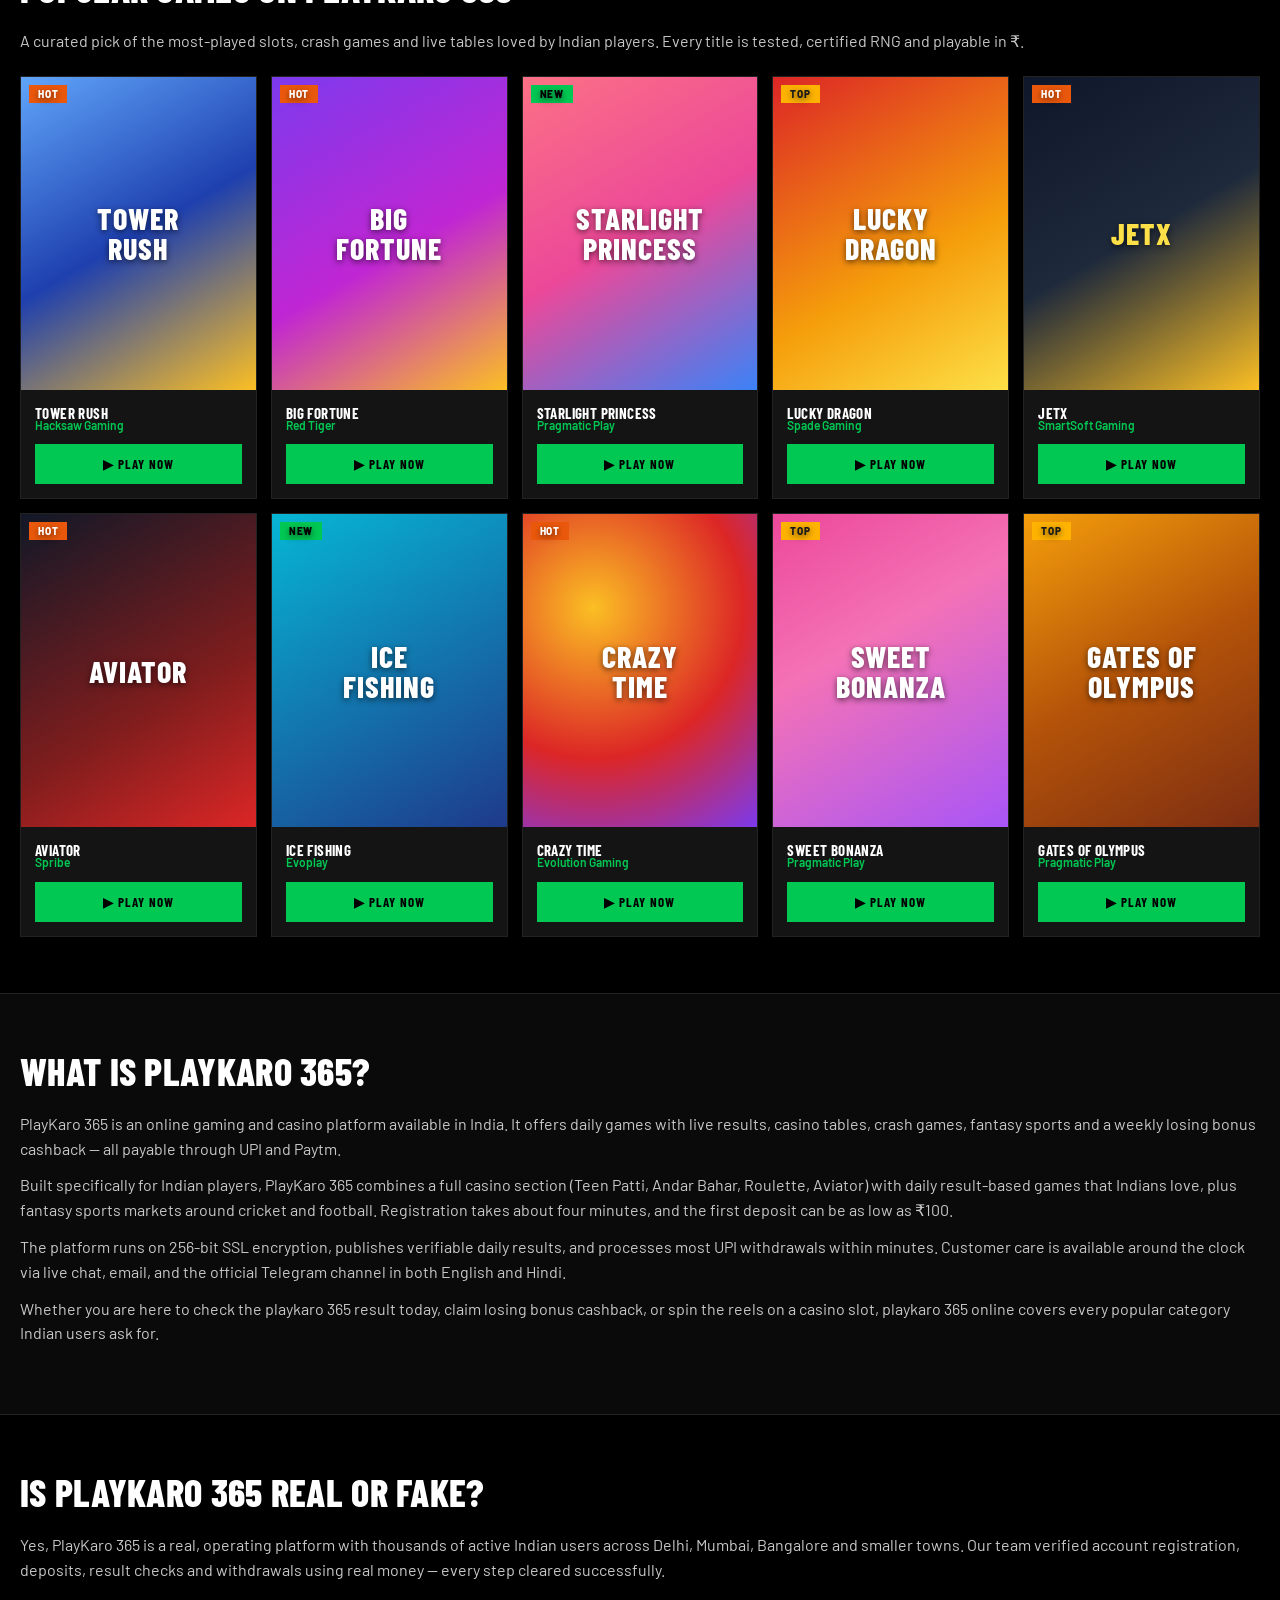
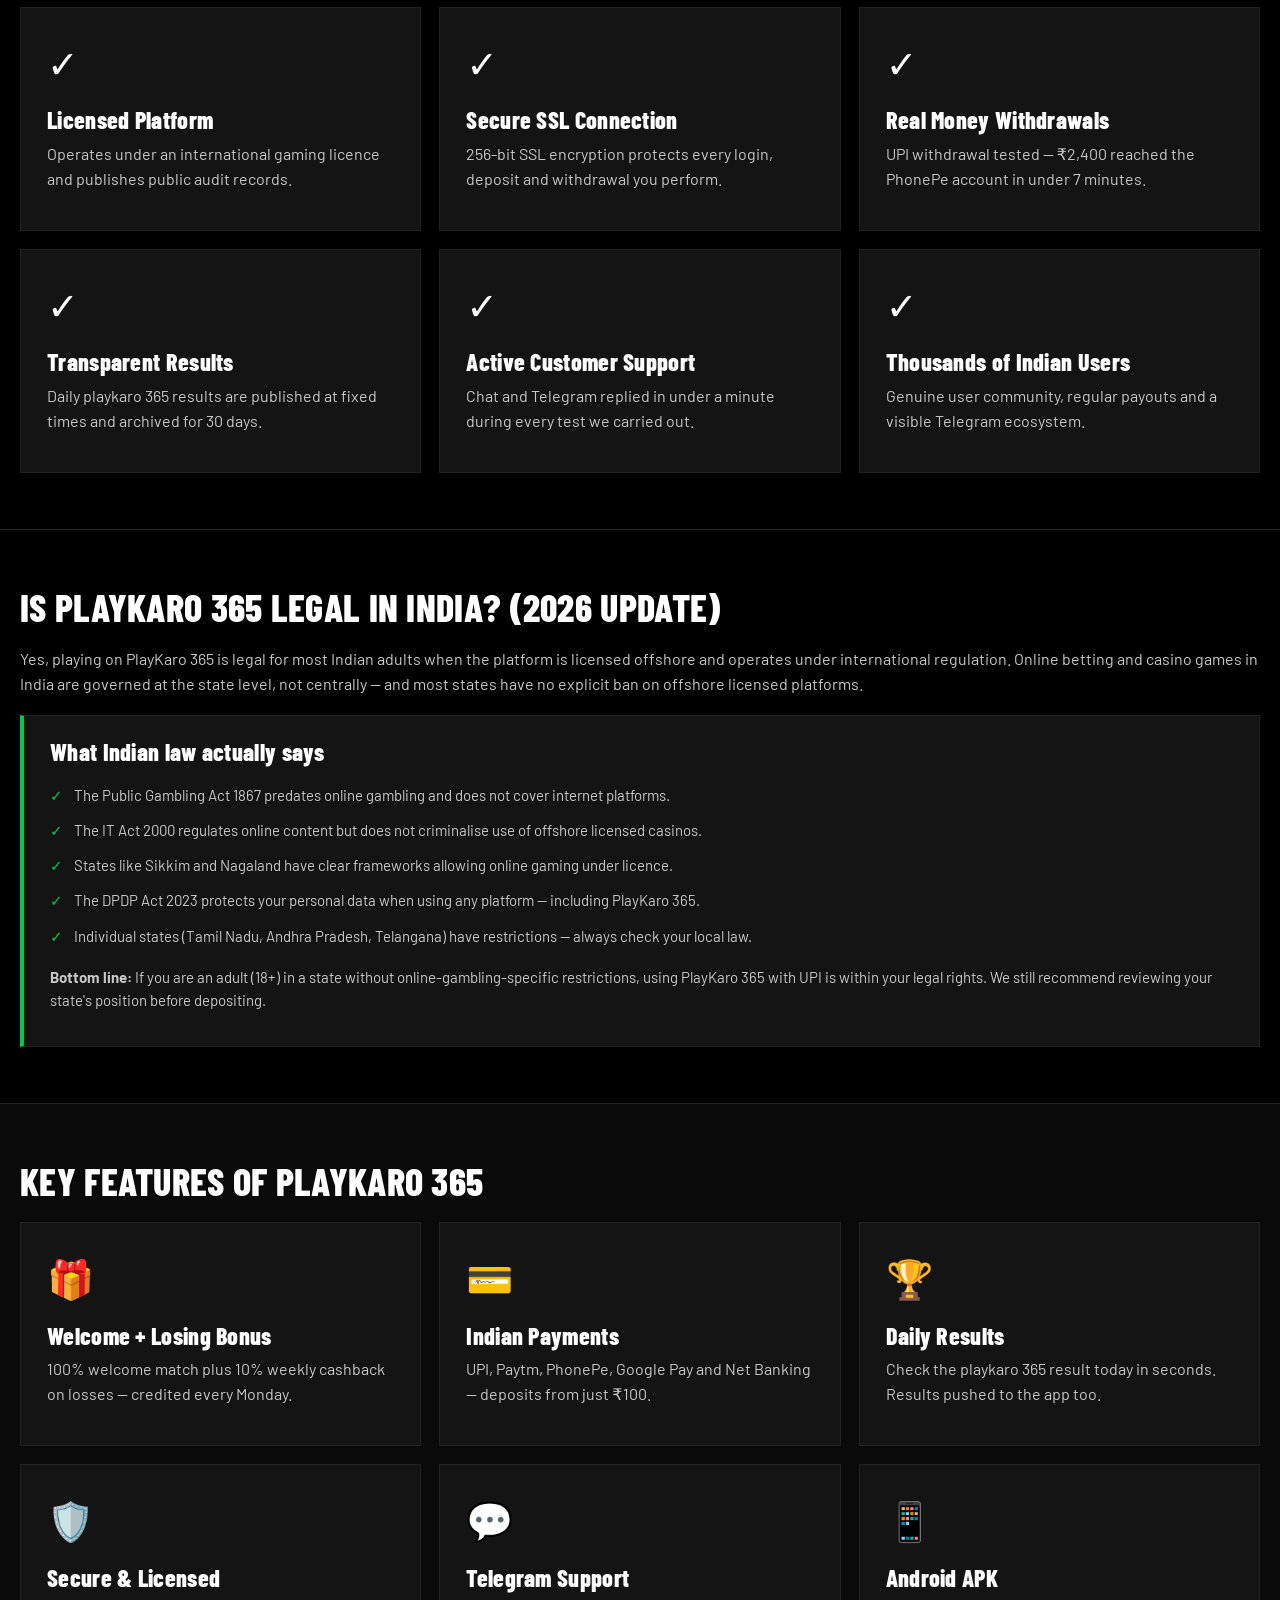
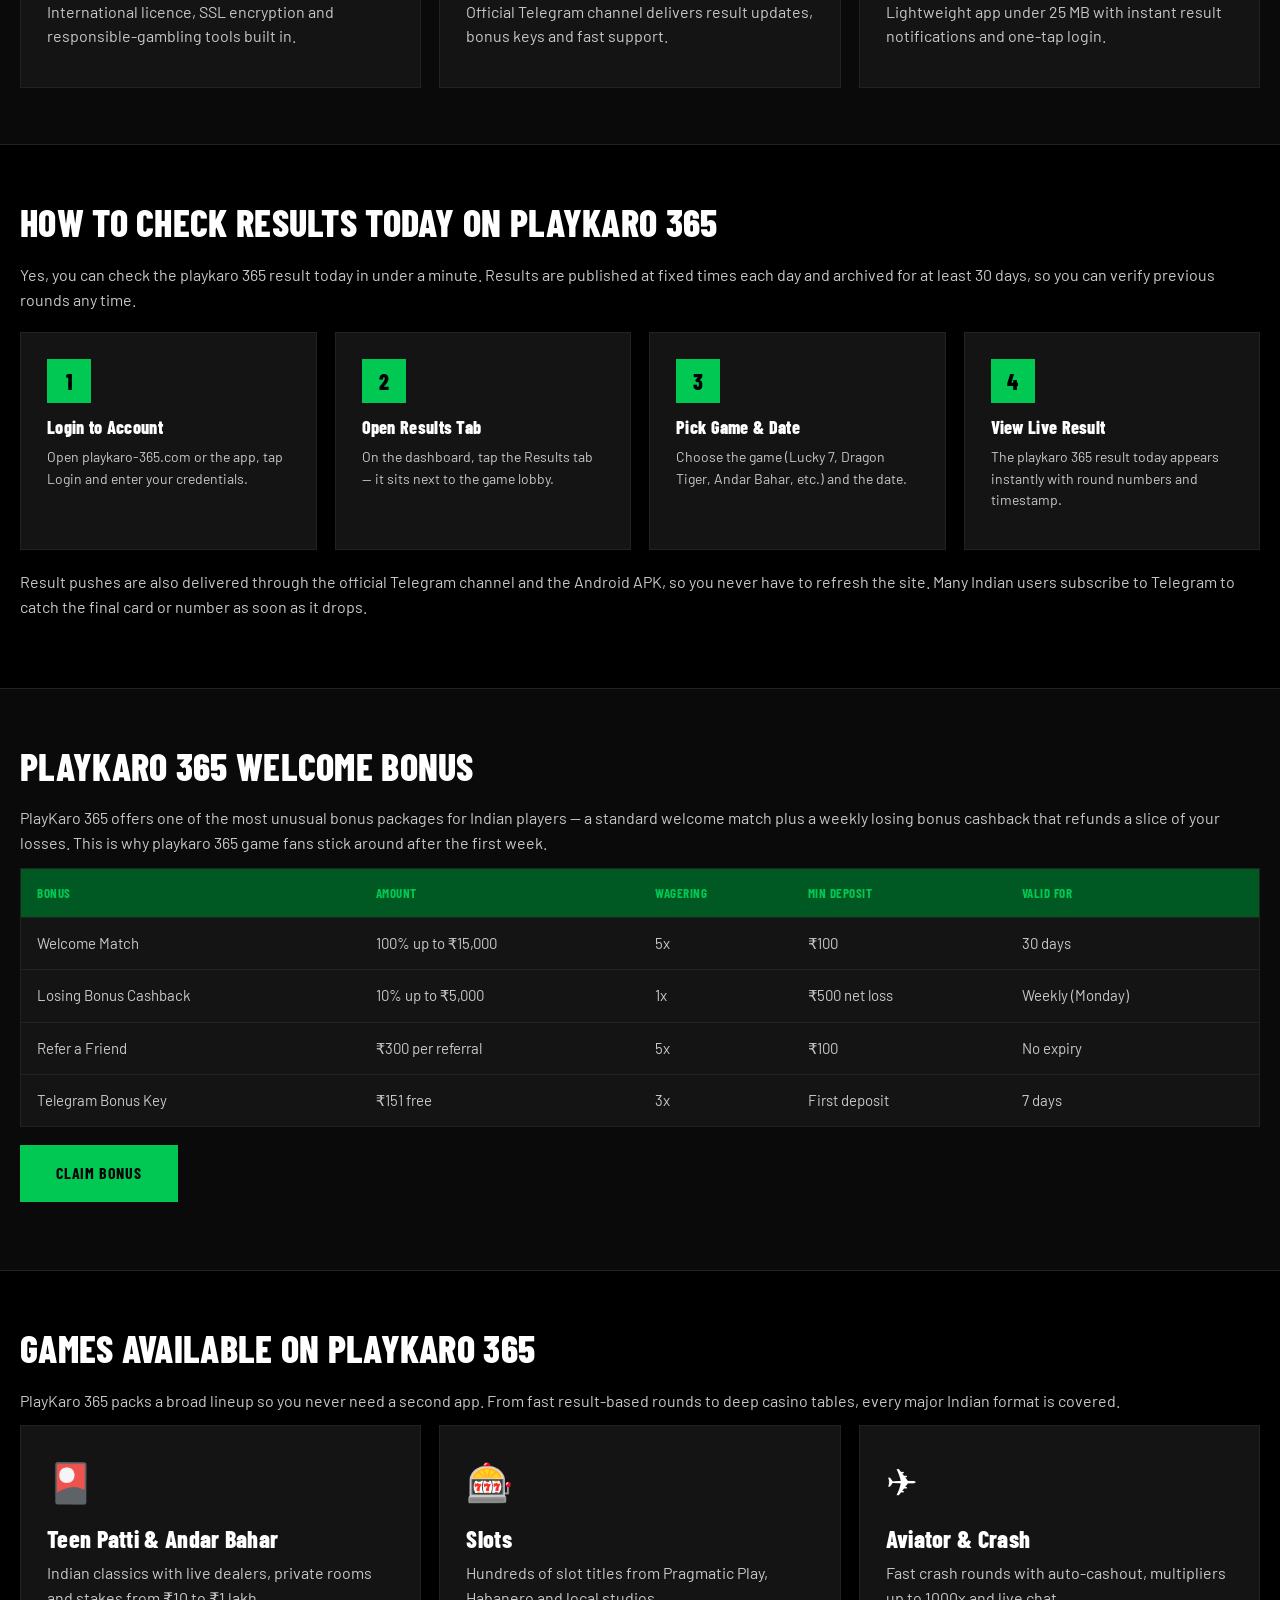
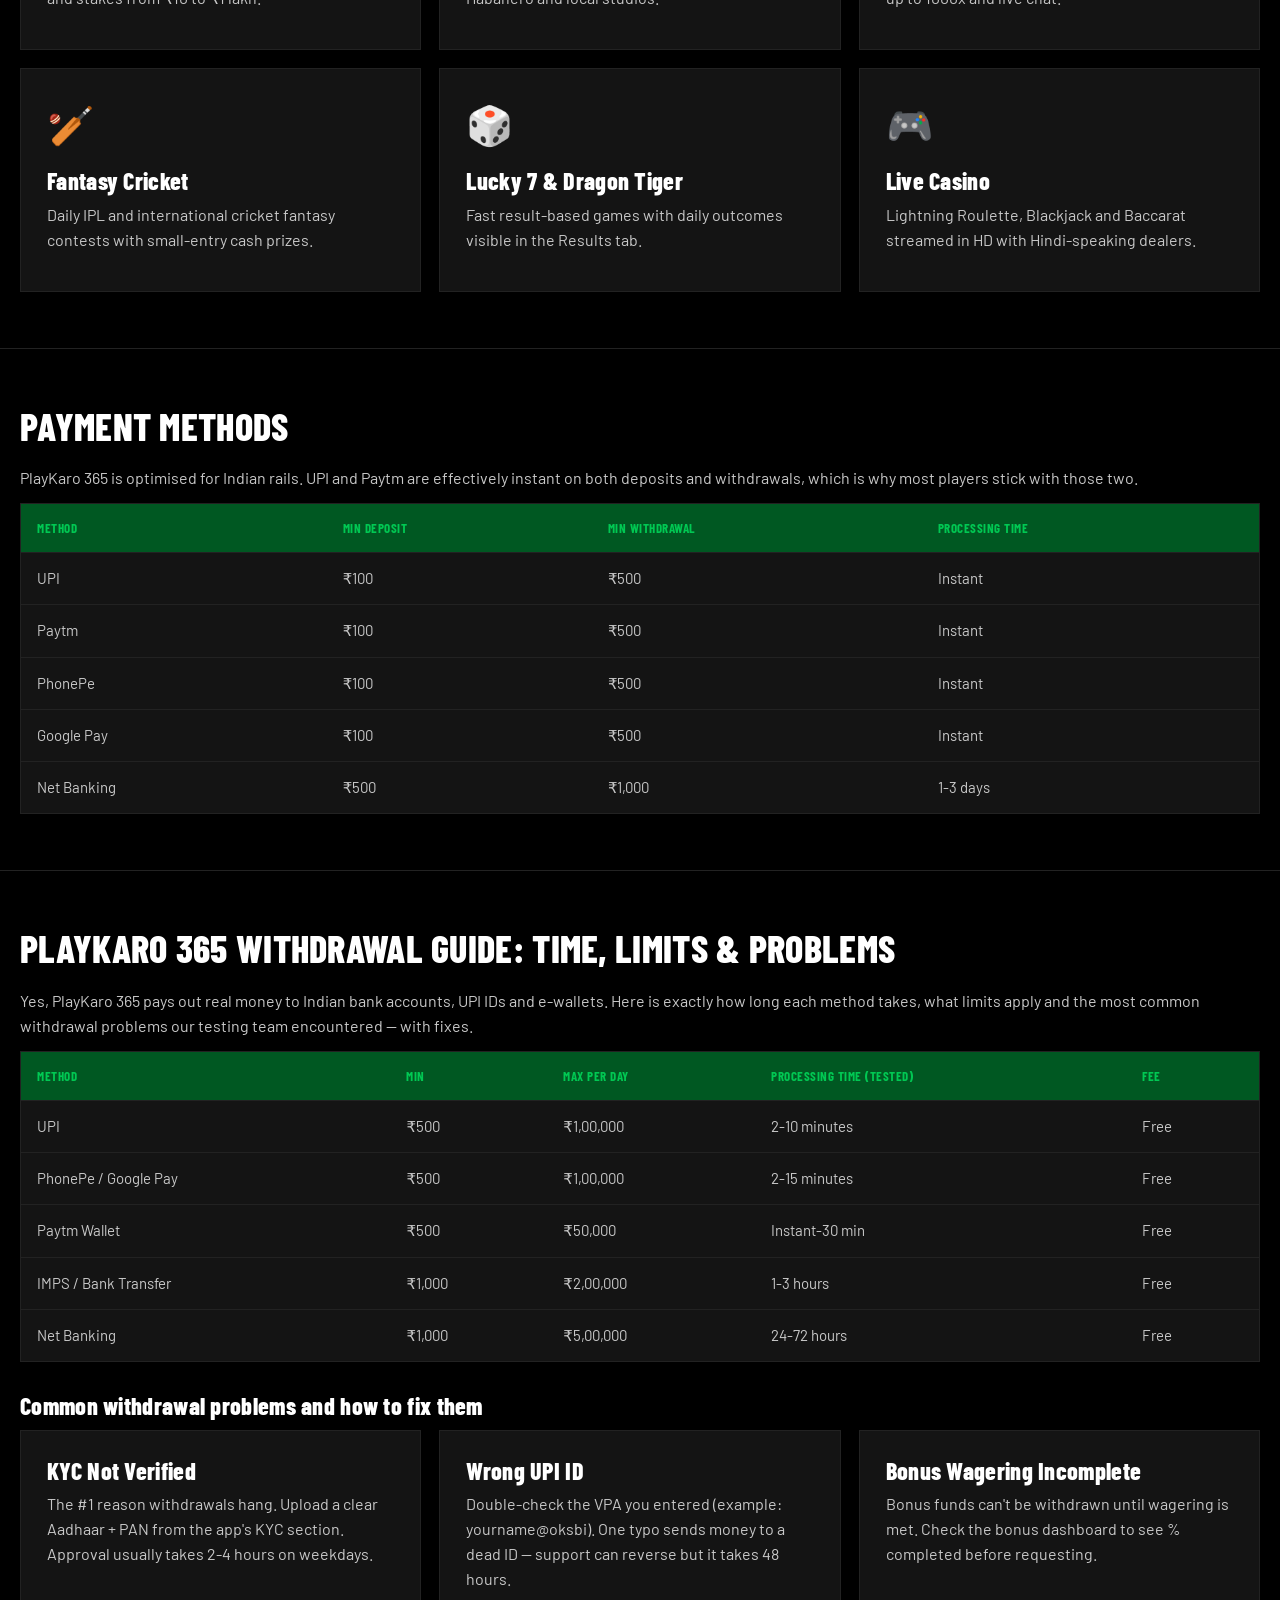
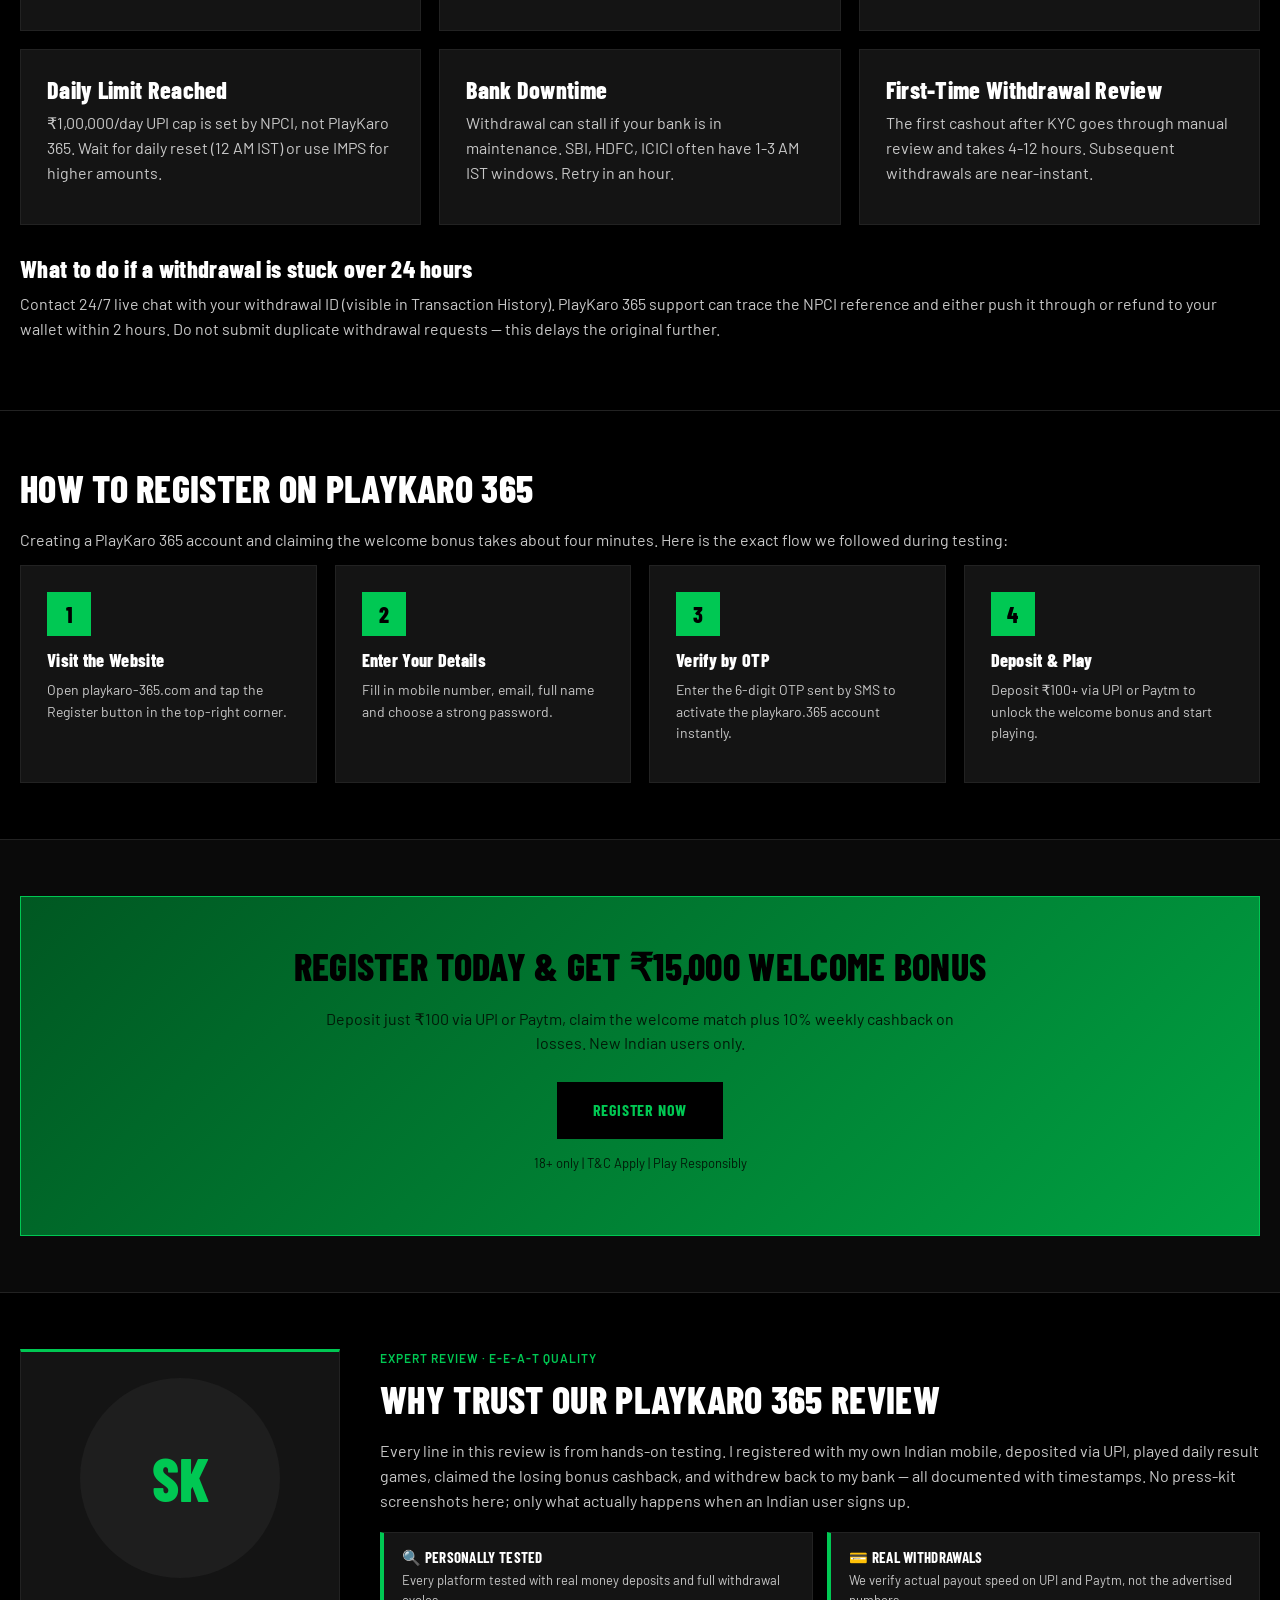
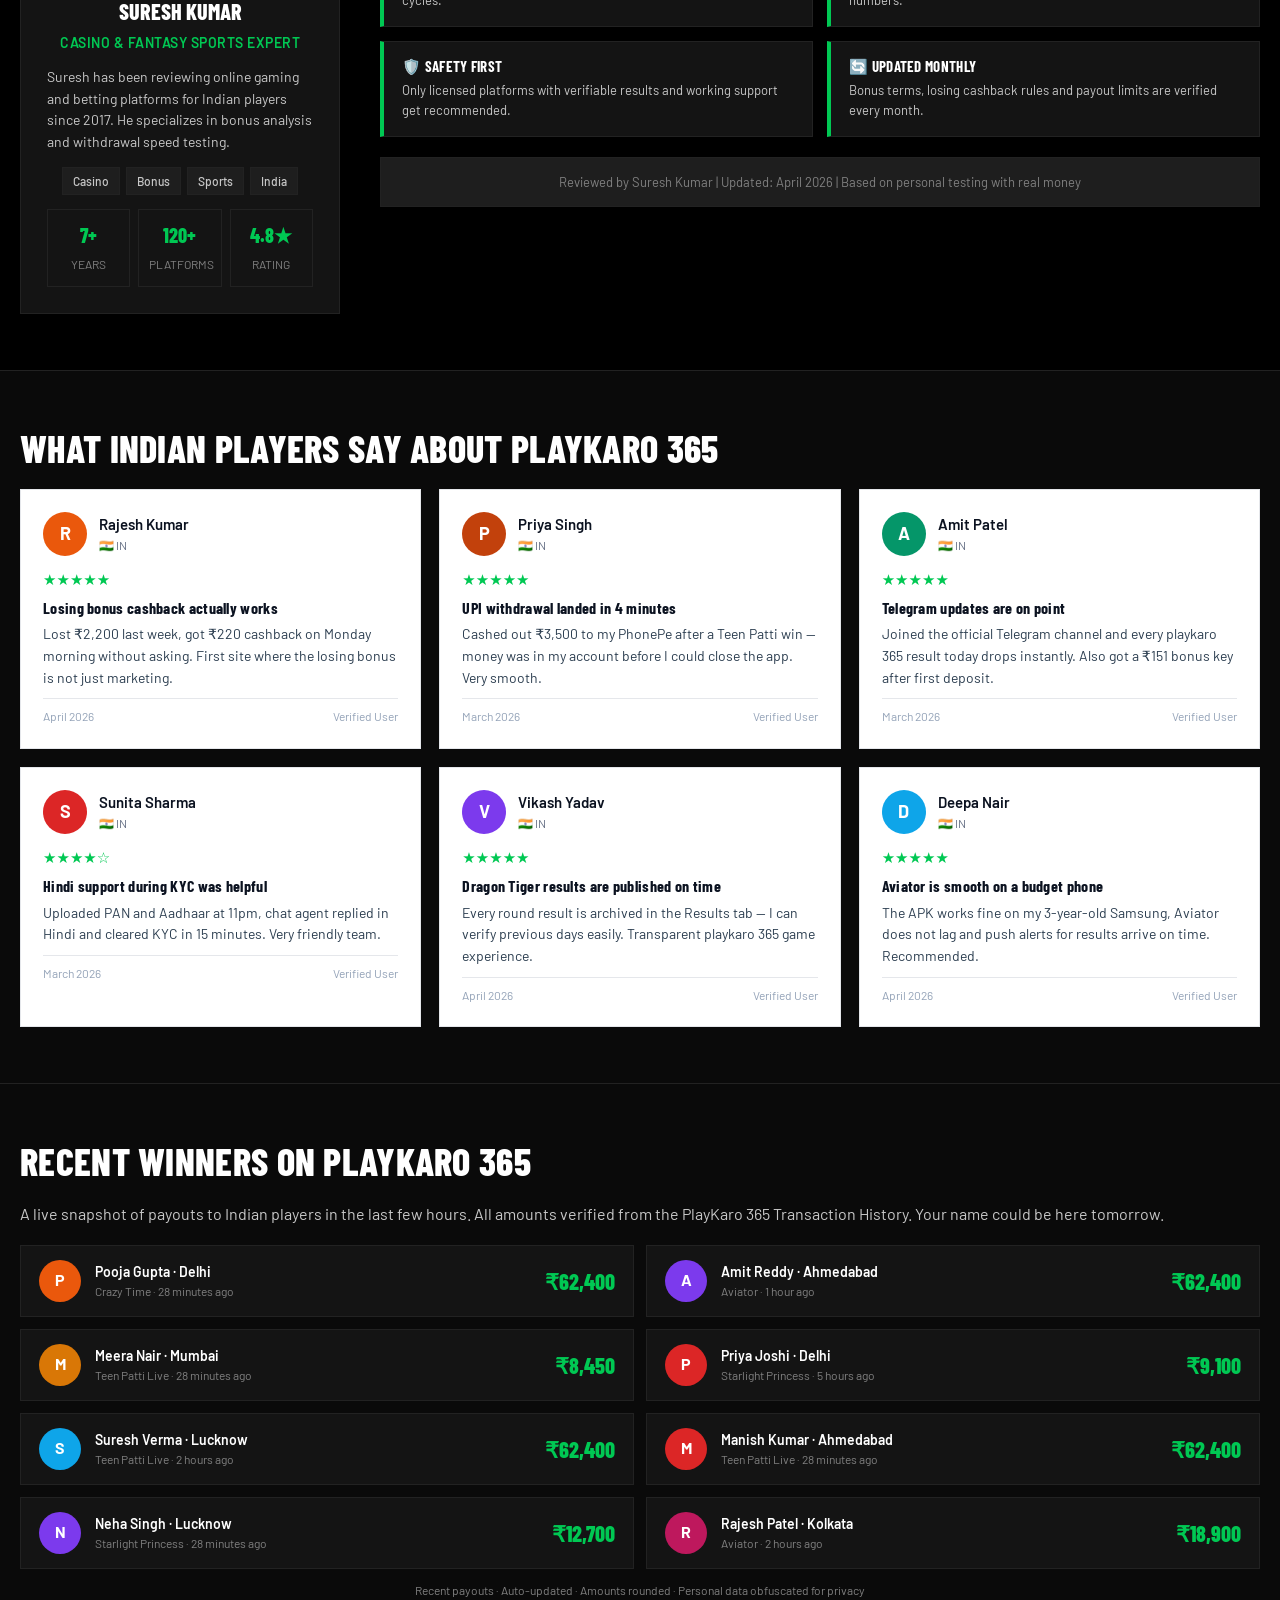
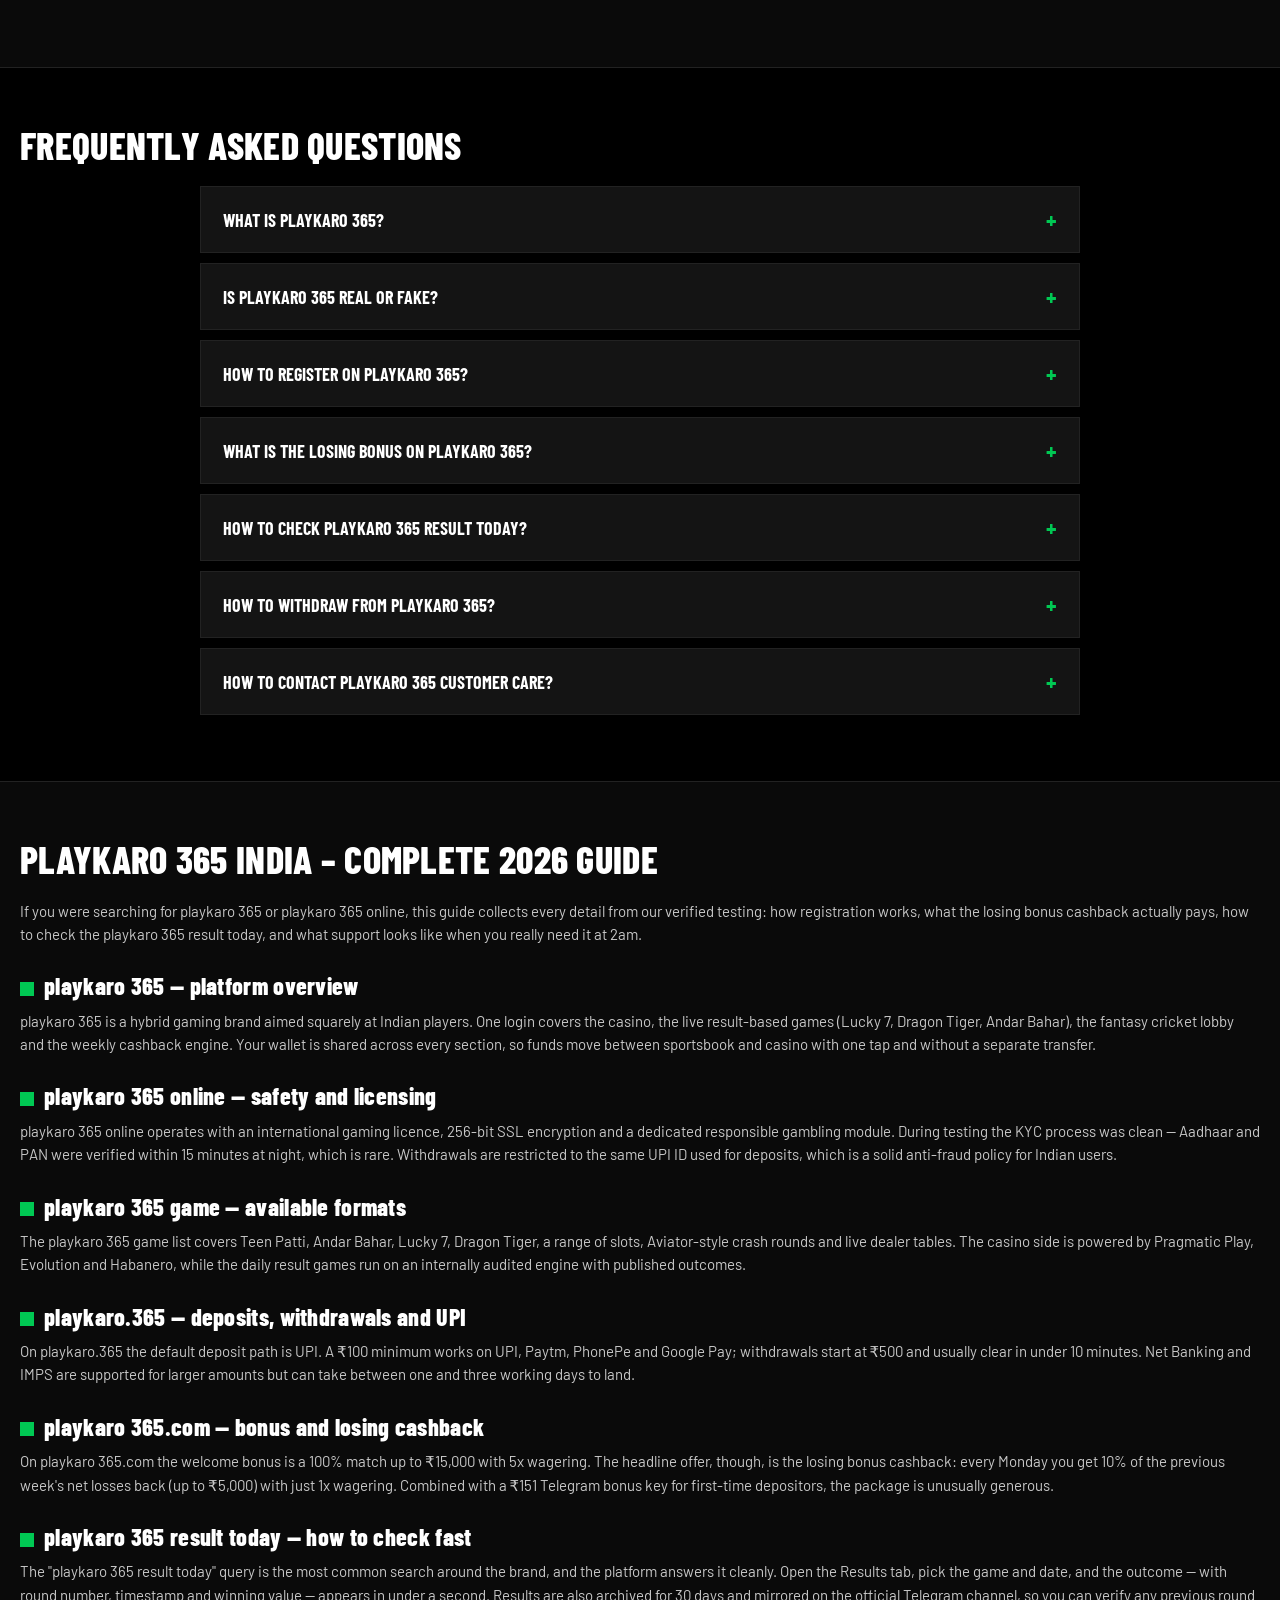
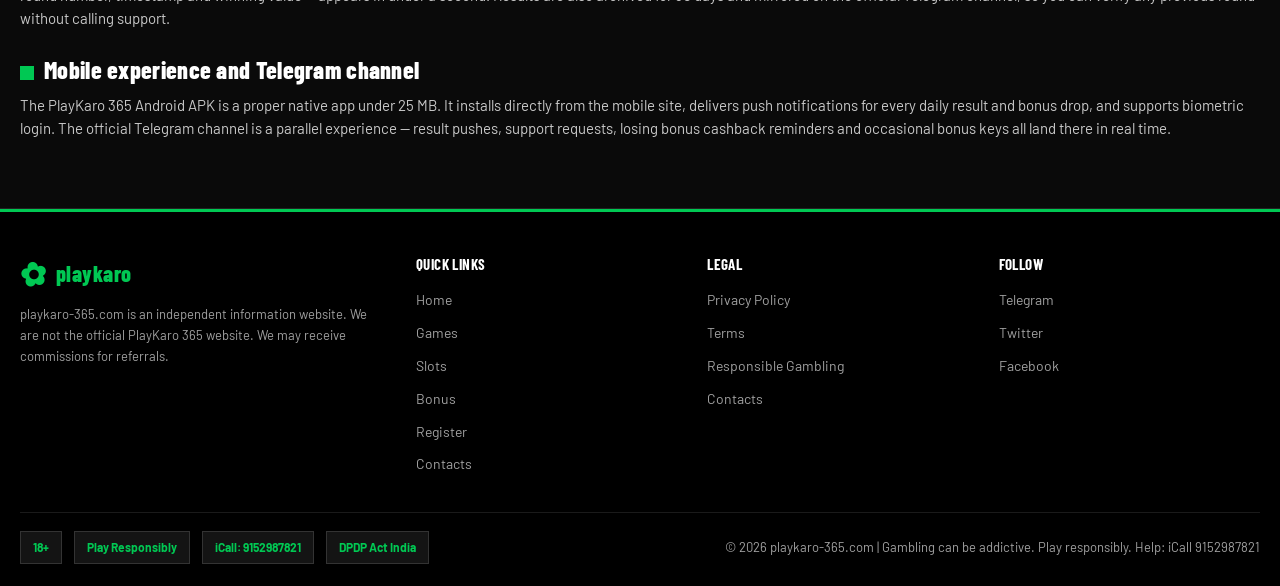
==== commit c5966d02: "Move slots block above content + fix spinmatch CSS" ====
--- a/index.html
+++ b/index.html
@@ -161,6 +161,25 @@
   </div>
 </section>
 
+<section class="section" id="popular-games">
+  <div class="container">
+    <h2>Popular Games on PlayKaro 365</h2>
+    <p>A curated pick of the most-played slots, crash games and live tables loved by Indian players. Every title is tested, certified RNG and playable in ₹.</p>
+    <div class="slots">
+      <article class="slot"><div class="slot__art slot--tower"><span class="slot__badge">HOT</span><img src="/img/slots/tower-rush.webp" alt="Tower Rush slot by Hacksaw Gaming — play at PlayKaro 365 India" width="400" height="530" loading="lazy" onerror="this.style.display='none'">Tower<br>Rush</div><div class="slot__info"><div><div class="slot__name">Tower Rush</div><div class="slot__provider">Hacksaw Gaming</div></div><a href="/go/" class="slot__btn" target="_blank" rel="nofollow noopener">▶ Play Now</a></div></article>
+      <article class="slot"><div class="slot__art slot--fortune"><span class="slot__badge">HOT</span><img src="/img/slots/big-fortune.webp" alt="Big Fortune slot by Red Tiger — play at PlayKaro 365 India" width="400" height="530" loading="lazy" onerror="this.style.display='none'">Big<br>Fortune</div><div class="slot__info"><div><div class="slot__name">Big Fortune</div><div class="slot__provider">Red Tiger</div></div><a href="/go/" class="slot__btn" target="_blank" rel="nofollow noopener">▶ Play Now</a></div></article>
+      <article class="slot"><div class="slot__art slot--starlight"><span class="slot__badge slot__badge--new">NEW</span><img src="/img/slots/starlight-princess.webp" alt="Starlight Princess slot by Pragmatic Play — play at PlayKaro 365 India" width="400" height="530" loading="lazy" onerror="this.style.display='none'">Starlight<br>Princess</div><div class="slot__info"><div><div class="slot__name">Starlight Princess</div><div class="slot__provider">Pragmatic Play</div></div><a href="/go/" class="slot__btn" target="_blank" rel="nofollow noopener">▶ Play Now</a></div></article>
+      <article class="slot"><div class="slot__art slot--dragon"><span class="slot__badge slot__badge--top">TOP</span><img src="/img/slots/lucky-dragon.webp" alt="Lucky Dragon slot by Spade Gaming — play at PlayKaro 365 India" width="400" height="530" loading="lazy" onerror="this.style.display='none'">Lucky<br>Dragon</div><div class="slot__info"><div><div class="slot__name">Lucky Dragon</div><div class="slot__provider">Spade Gaming</div></div><a href="/go/" class="slot__btn" target="_blank" rel="nofollow noopener">▶ Play Now</a></div></article>
+      <article class="slot"><div class="slot__art slot--jetx"><span class="slot__badge">HOT</span><img src="/img/slots/jetx.webp" alt="JetX slot by SmartSoft Gaming — play at PlayKaro 365 India" width="400" height="530" loading="lazy" onerror="this.style.display='none'">JetX</div><div class="slot__info"><div><div class="slot__name">JetX</div><div class="slot__provider">SmartSoft Gaming</div></div><a href="/go/" class="slot__btn" target="_blank" rel="nofollow noopener">▶ Play Now</a></div></article>
+      <article class="slot"><div class="slot__art slot--aviator"><span class="slot__badge">HOT</span><img src="/img/slots/aviator.webp" alt="Aviator slot by Spribe — play at PlayKaro 365 India" width="400" height="530" loading="lazy" onerror="this.style.display='none'">Aviator</div><div class="slot__info"><div><div class="slot__name">Aviator</div><div class="slot__provider">Spribe</div></div><a href="/go/" class="slot__btn" target="_blank" rel="nofollow noopener">▶ Play Now</a></div></article>
+      <article class="slot"><div class="slot__art slot--ice"><span class="slot__badge slot__badge--new">NEW</span><img src="/img/slots/ice-fishing.webp" alt="Ice Fishing slot by Evoplay — play at PlayKaro 365 India" width="400" height="530" loading="lazy" onerror="this.style.display='none'">Ice<br>Fishing</div><div class="slot__info"><div><div class="slot__name">Ice Fishing</div><div class="slot__provider">Evoplay</div></div><a href="/go/" class="slot__btn" target="_blank" rel="nofollow noopener">▶ Play Now</a></div></article>
+      <article class="slot"><div class="slot__art slot--crazy"><span class="slot__badge">HOT</span><img src="/img/slots/crazy-time.webp" alt="Crazy Time slot by Evolution Gaming — play at PlayKaro 365 India" width="400" height="530" loading="lazy" onerror="this.style.display='none'">Crazy<br>Time</div><div class="slot__info"><div><div class="slot__name">Crazy Time</div><div class="slot__provider">Evolution Gaming</div></div><a href="/go/" class="slot__btn" target="_blank" rel="nofollow noopener">▶ Play Now</a></div></article>
+      <article class="slot"><div class="slot__art slot--sweet"><span class="slot__badge slot__badge--top">TOP</span><img src="/img/slots/sweet-bonanza.webp" alt="Sweet Bonanza slot by Pragmatic Play — play at PlayKaro 365 India" width="400" height="530" loading="lazy" onerror="this.style.display='none'">Sweet<br>Bonanza</div><div class="slot__info"><div><div class="slot__name">Sweet Bonanza</div><div class="slot__provider">Pragmatic Play</div></div><a href="/go/" class="slot__btn" target="_blank" rel="nofollow noopener">▶ Play Now</a></div></article>
+      <article class="slot"><div class="slot__art slot--olympus"><span class="slot__badge slot__badge--top">TOP</span><img src="/img/slots/gates-of-olympus.webp" alt="Gates of Olympus slot by Pragmatic Play — play at PlayKaro 365 India" width="400" height="530" loading="lazy" onerror="this.style.display='none'">Gates of<br>Olympus</div><div class="slot__info"><div><div class="slot__name">Gates of Olympus</div><div class="slot__provider">Pragmatic Play</div></div><a href="/go/" class="slot__btn" target="_blank" rel="nofollow noopener">▶ Play Now</a></div></article>
+    </div>
+  </div>
+</section>
+
 <section class="section section--alt" id="about">
   <div class="container">
     <h2>What is PlayKaro 365?</h2>
@@ -263,25 +282,6 @@
       <div class="feature"><div class="feature__icon">🏏</div><h3>Fantasy Cricket</h3><p>Daily IPL and international cricket fantasy contests with small-entry cash prizes.</p></div>
       <div class="feature"><div class="feature__icon">🎲</div><h3>Lucky 7 & Dragon Tiger</h3><p>Fast result-based games with daily outcomes visible in the Results tab.</p></div>
       <div class="feature"><div class="feature__icon">🎮</div><h3>Live Casino</h3><p>Lightning Roulette, Blackjack and Baccarat streamed in HD with Hindi-speaking dealers.</p></div>
-    </div>
-  </div>
-</section>
-
-<section class="section" id="popular-games">
-  <div class="container">
-    <h2>Popular Games on PlayKaro 365</h2>
-    <p>A curated pick of the most-played slots, crash games and live tables loved by Indian players. Every title is tested, certified RNG and playable in ₹.</p>
-    <div class="slots">
-      <article class="slot"><div class="slot__art slot--tower"><span class="slot__badge">HOT</span><img src="/img/slots/tower-rush.webp" alt="Tower Rush slot by Hacksaw Gaming — play at PlayKaro 365 India" width="400" height="530" loading="lazy" onerror="this.style.display='none'">Tower<br>Rush</div><div class="slot__info"><div><div class="slot__name">Tower Rush</div><div class="slot__provider">Hacksaw Gaming</div></div><a href="/go/" class="slot__btn" target="_blank" rel="nofollow noopener">▶ Play Now</a></div></article>
-      <article class="slot"><div class="slot__art slot--fortune"><span class="slot__badge">HOT</span><img src="/img/slots/big-fortune.webp" alt="Big Fortune slot by Red Tiger — play at PlayKaro 365 India" width="400" height="530" loading="lazy" onerror="this.style.display='none'">Big<br>Fortune</div><div class="slot__info"><div><div class="slot__name">Big Fortune</div><div class="slot__provider">Red Tiger</div></div><a href="/go/" class="slot__btn" target="_blank" rel="nofollow noopener">▶ Play Now</a></div></article>
-      <article class="slot"><div class="slot__art slot--starlight"><span class="slot__badge slot__badge--new">NEW</span><img src="/img/slots/starlight-princess.webp" alt="Starlight Princess slot by Pragmatic Play — play at PlayKaro 365 India" width="400" height="530" loading="lazy" onerror="this.style.display='none'">Starlight<br>Princess</div><div class="slot__info"><div><div class="slot__name">Starlight Princess</div><div class="slot__provider">Pragmatic Play</div></div><a href="/go/" class="slot__btn" target="_blank" rel="nofollow noopener">▶ Play Now</a></div></article>
-      <article class="slot"><div class="slot__art slot--dragon"><span class="slot__badge slot__badge--top">TOP</span><img src="/img/slots/lucky-dragon.webp" alt="Lucky Dragon slot by Spade Gaming — play at PlayKaro 365 India" width="400" height="530" loading="lazy" onerror="this.style.display='none'">Lucky<br>Dragon</div><div class="slot__info"><div><div class="slot__name">Lucky Dragon</div><div class="slot__provider">Spade Gaming</div></div><a href="/go/" class="slot__btn" target="_blank" rel="nofollow noopener">▶ Play Now</a></div></article>
-      <article class="slot"><div class="slot__art slot--jetx"><span class="slot__badge">HOT</span><img src="/img/slots/jetx.webp" alt="JetX slot by SmartSoft Gaming — play at PlayKaro 365 India" width="400" height="530" loading="lazy" onerror="this.style.display='none'">JetX</div><div class="slot__info"><div><div class="slot__name">JetX</div><div class="slot__provider">SmartSoft Gaming</div></div><a href="/go/" class="slot__btn" target="_blank" rel="nofollow noopener">▶ Play Now</a></div></article>
-      <article class="slot"><div class="slot__art slot--aviator"><span class="slot__badge">HOT</span><img src="/img/slots/aviator.webp" alt="Aviator slot by Spribe — play at PlayKaro 365 India" width="400" height="530" loading="lazy" onerror="this.style.display='none'">Aviator</div><div class="slot__info"><div><div class="slot__name">Aviator</div><div class="slot__provider">Spribe</div></div><a href="/go/" class="slot__btn" target="_blank" rel="nofollow noopener">▶ Play Now</a></div></article>
-      <article class="slot"><div class="slot__art slot--ice"><span class="slot__badge slot__badge--new">NEW</span><img src="/img/slots/ice-fishing.webp" alt="Ice Fishing slot by Evoplay — play at PlayKaro 365 India" width="400" height="530" loading="lazy" onerror="this.style.display='none'">Ice<br>Fishing</div><div class="slot__info"><div><div class="slot__name">Ice Fishing</div><div class="slot__provider">Evoplay</div></div><a href="/go/" class="slot__btn" target="_blank" rel="nofollow noopener">▶ Play Now</a></div></article>
-      <article class="slot"><div class="slot__art slot--crazy"><span class="slot__badge">HOT</span><img src="/img/slots/crazy-time.webp" alt="Crazy Time slot by Evolution Gaming — play at PlayKaro 365 India" width="400" height="530" loading="lazy" onerror="this.style.display='none'">Crazy<br>Time</div><div class="slot__info"><div><div class="slot__name">Crazy Time</div><div class="slot__provider">Evolution Gaming</div></div><a href="/go/" class="slot__btn" target="_blank" rel="nofollow noopener">▶ Play Now</a></div></article>
-      <article class="slot"><div class="slot__art slot--sweet"><span class="slot__badge slot__badge--top">TOP</span><img src="/img/slots/sweet-bonanza.webp" alt="Sweet Bonanza slot by Pragmatic Play — play at PlayKaro 365 India" width="400" height="530" loading="lazy" onerror="this.style.display='none'">Sweet<br>Bonanza</div><div class="slot__info"><div><div class="slot__name">Sweet Bonanza</div><div class="slot__provider">Pragmatic Play</div></div><a href="/go/" class="slot__btn" target="_blank" rel="nofollow noopener">▶ Play Now</a></div></article>
-      <article class="slot"><div class="slot__art slot--olympus"><span class="slot__badge slot__badge--top">TOP</span><img src="/img/slots/gates-of-olympus.webp" alt="Gates of Olympus slot by Pragmatic Play — play at PlayKaro 365 India" width="400" height="530" loading="lazy" onerror="this.style.display='none'">Gates of<br>Olympus</div><div class="slot__info"><div><div class="slot__name">Gates of Olympus</div><div class="slot__provider">Pragmatic Play</div></div><a href="/go/" class="slot__btn" target="_blank" rel="nofollow noopener">▶ Play Now</a></div></article>
     </div>
   </div>
 </section>
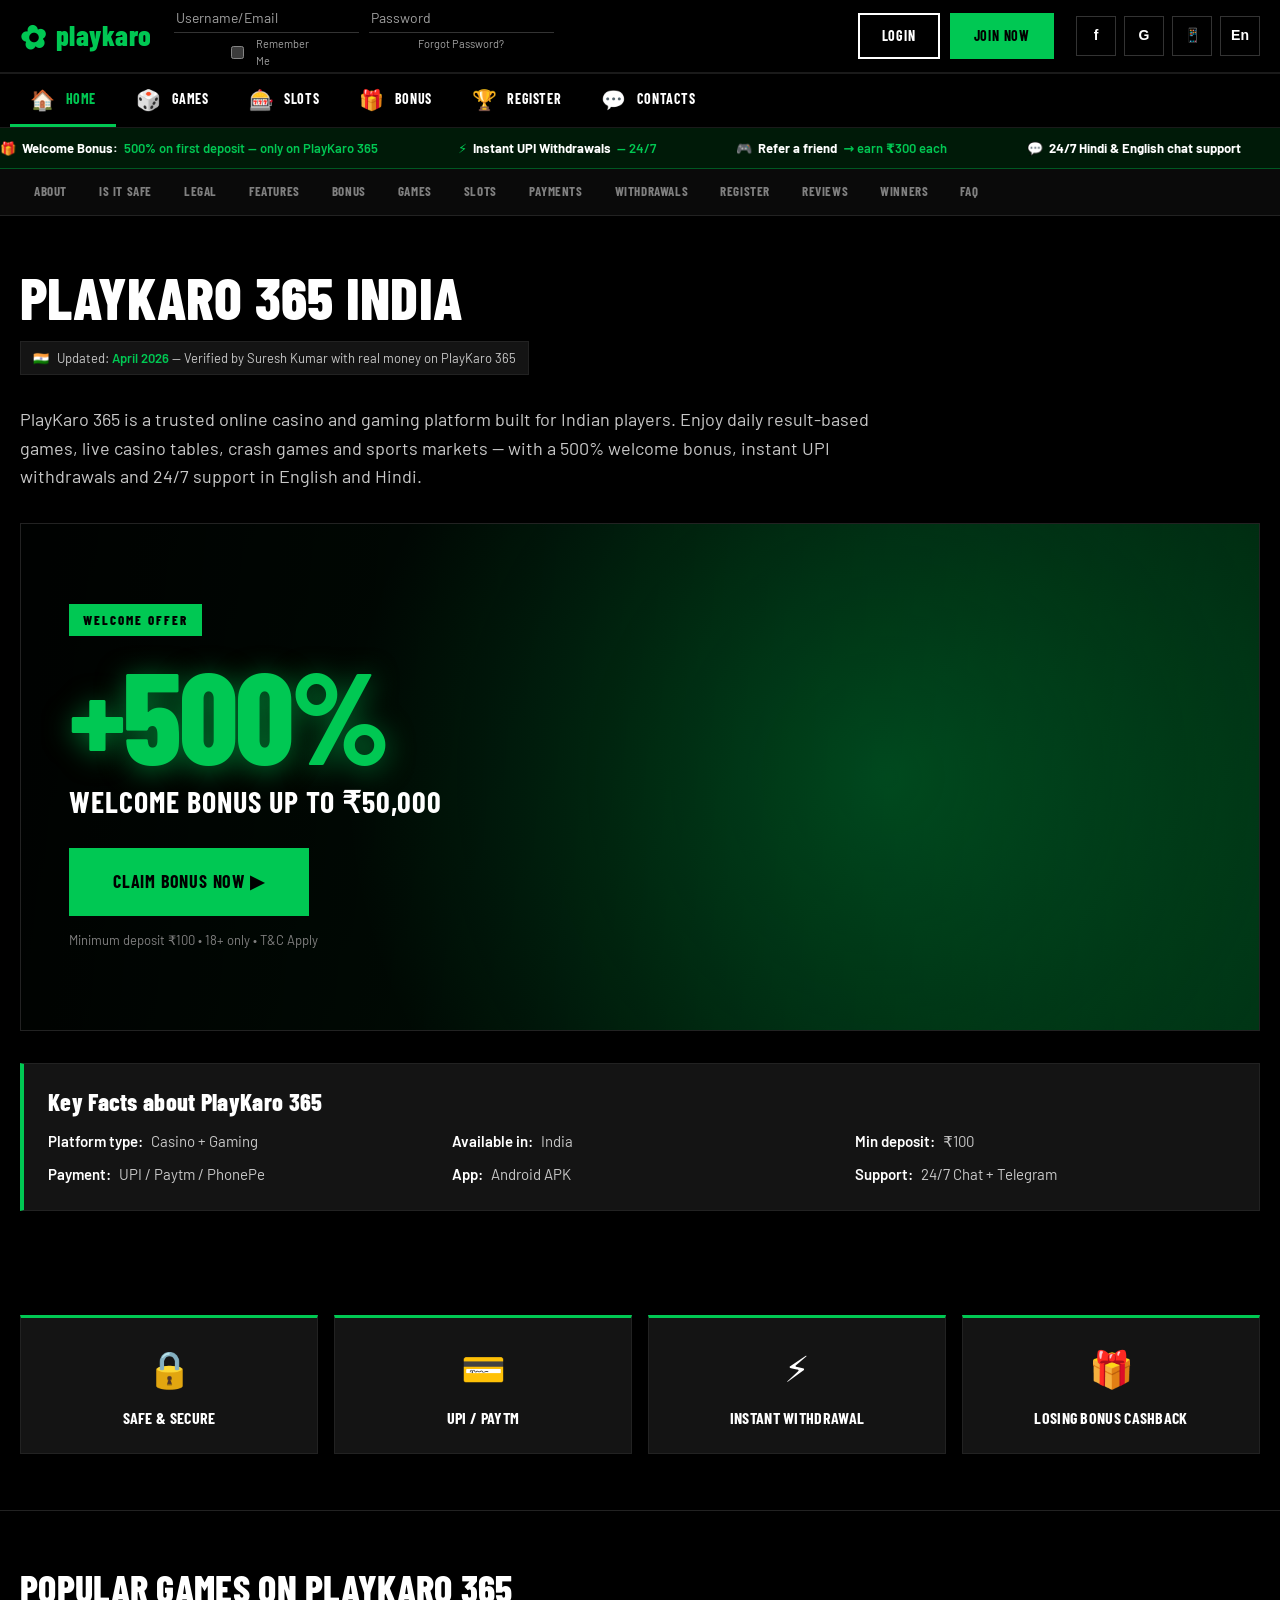
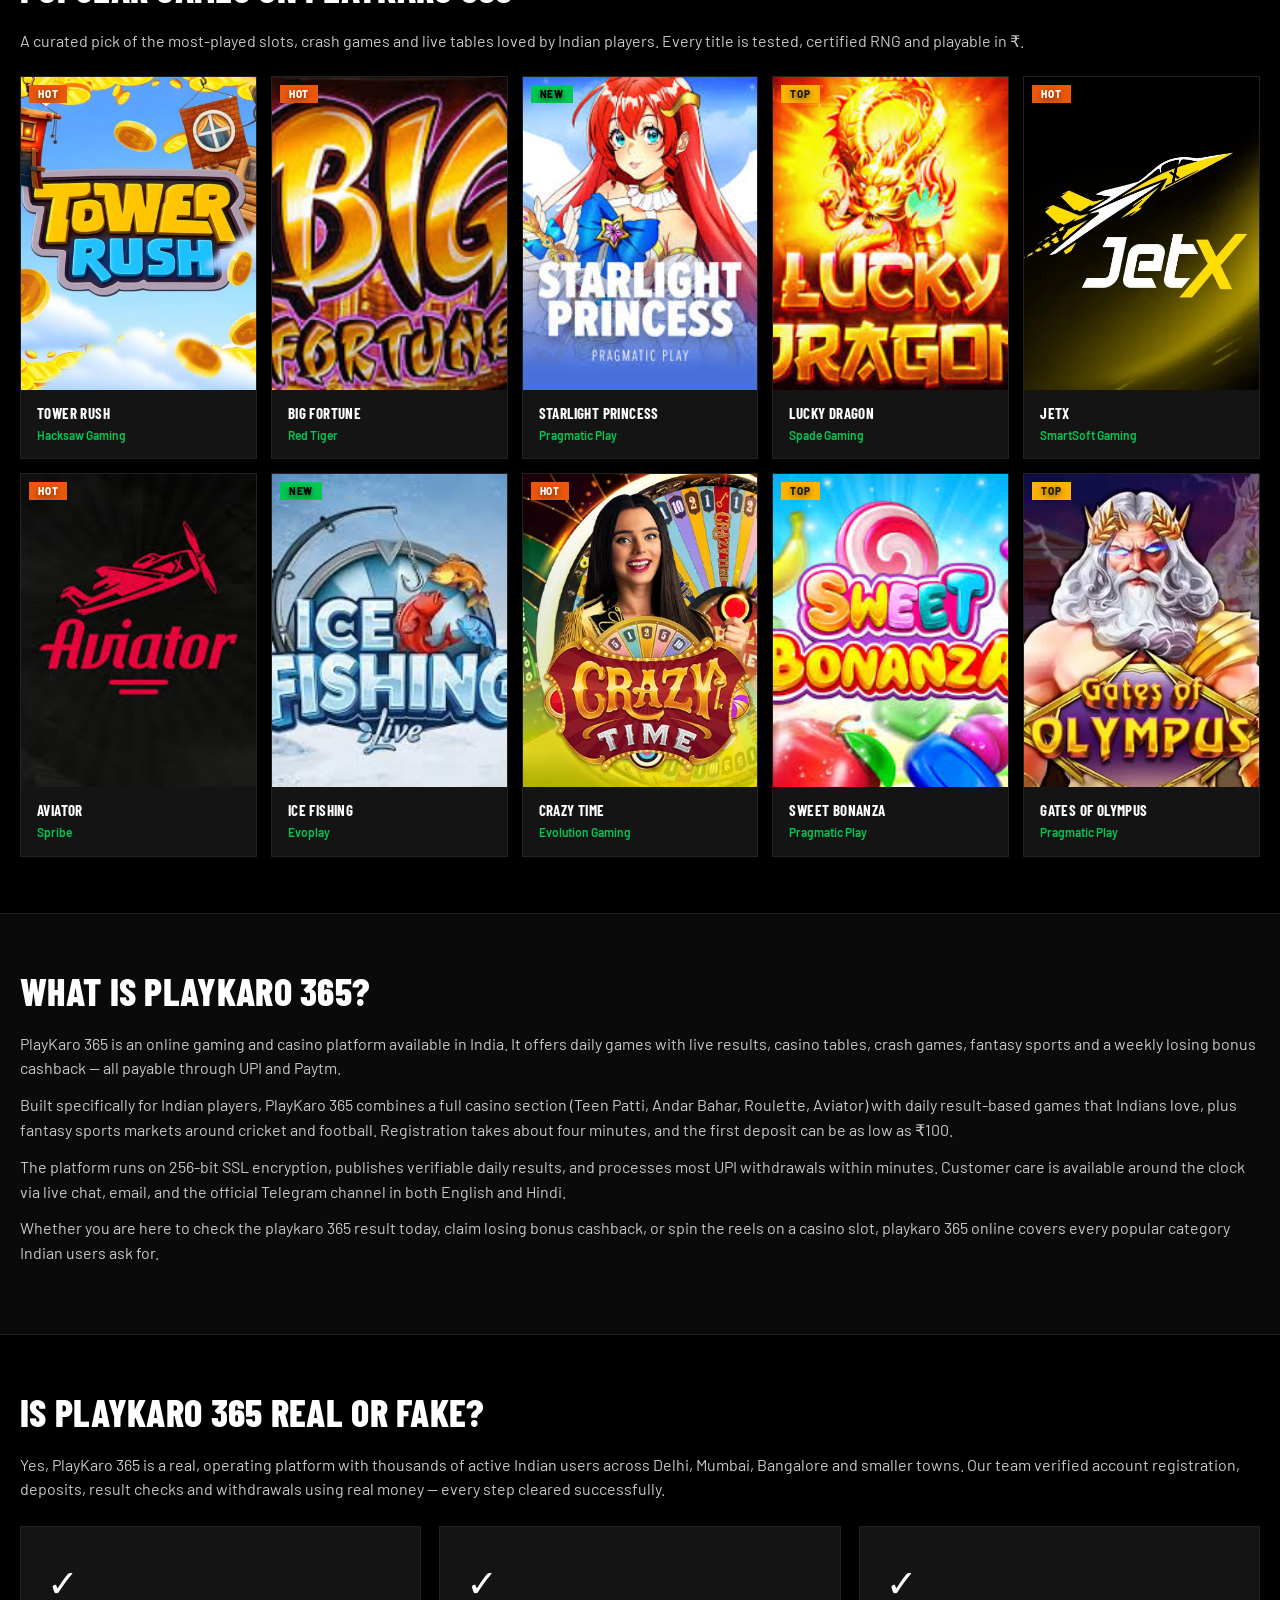
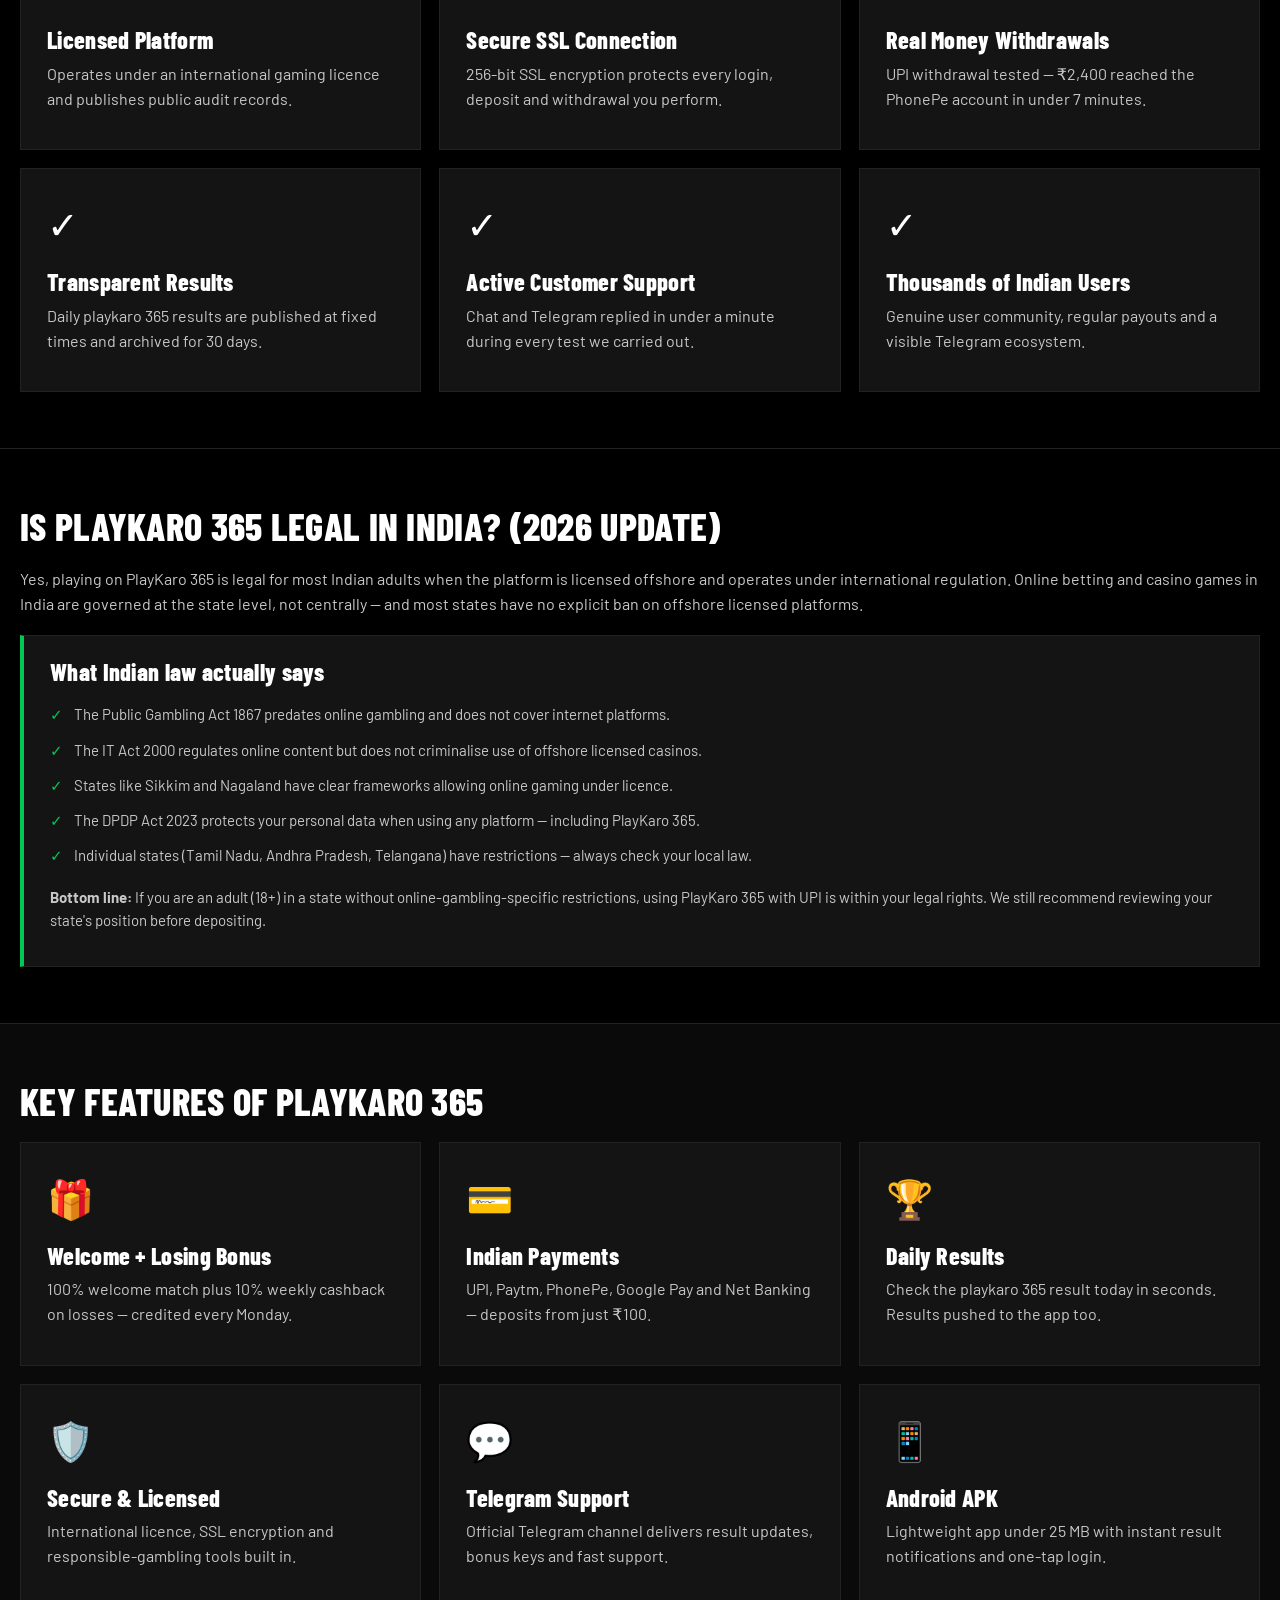
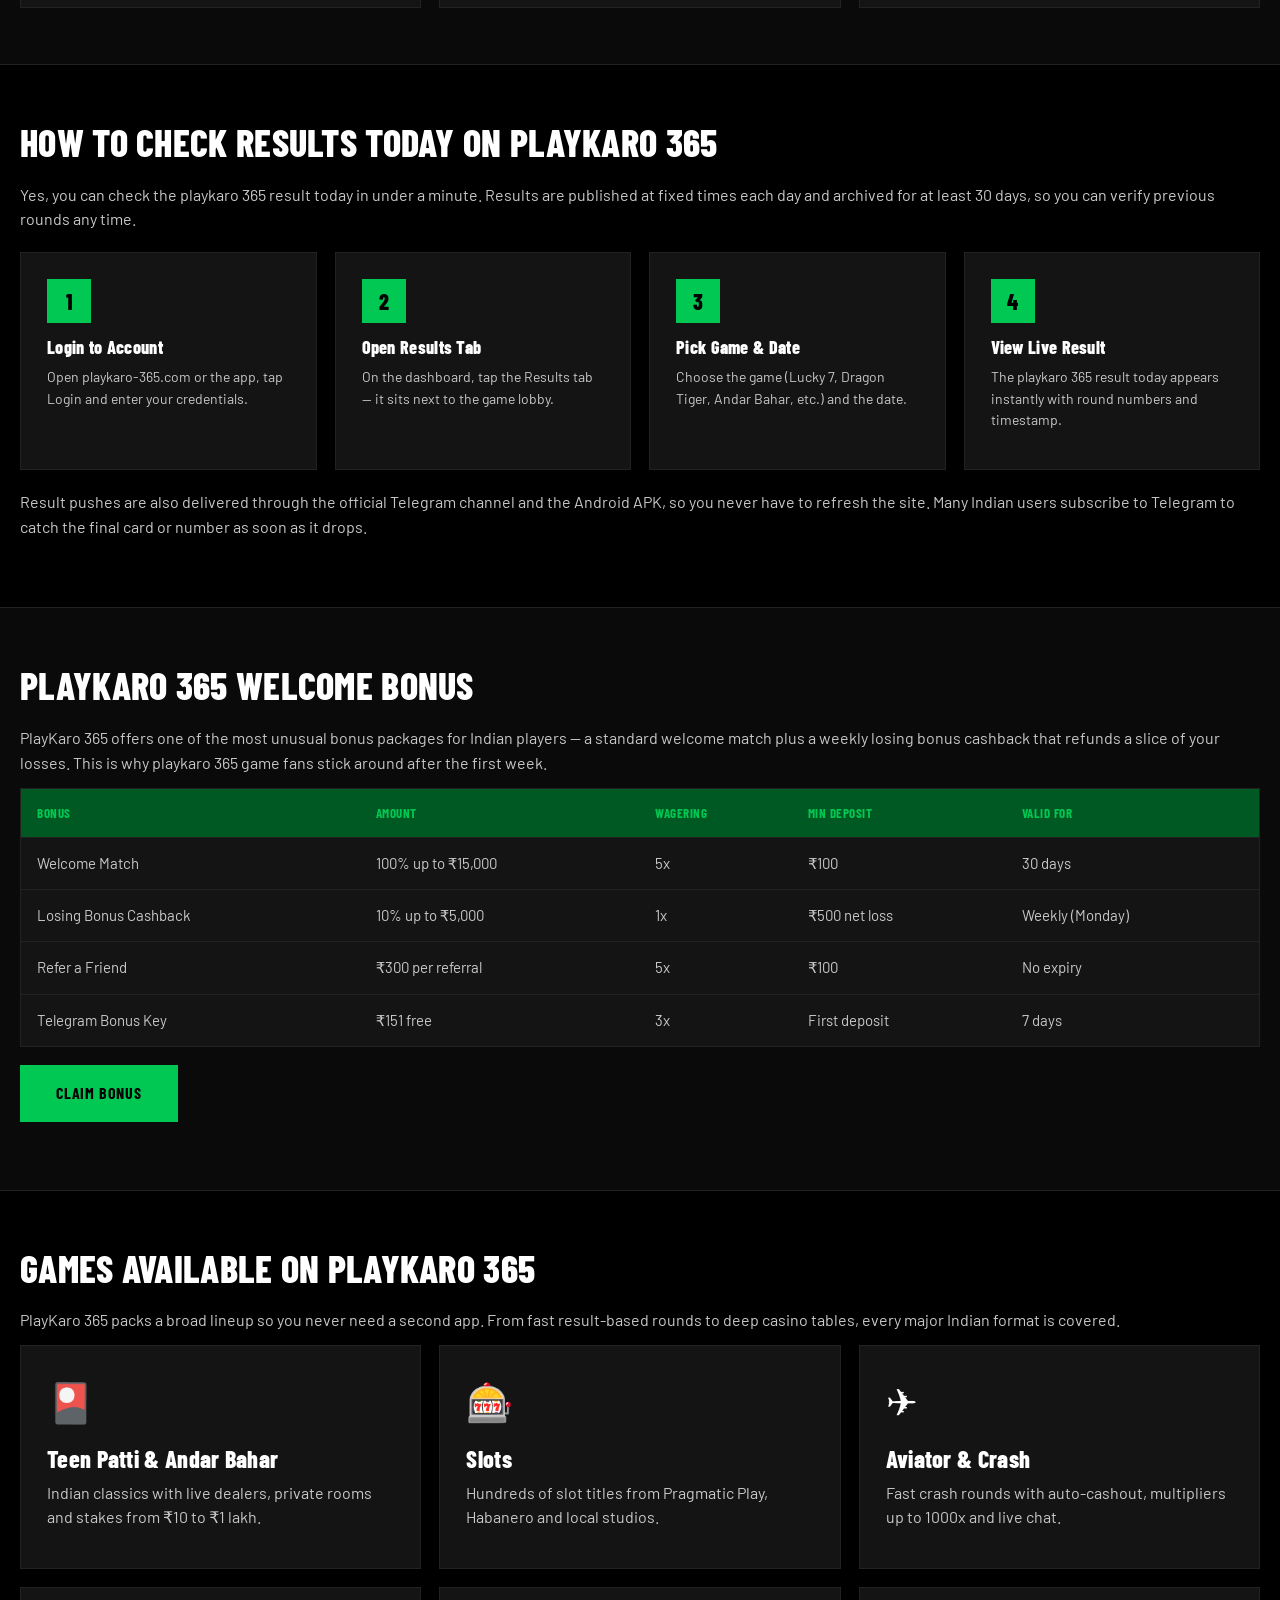
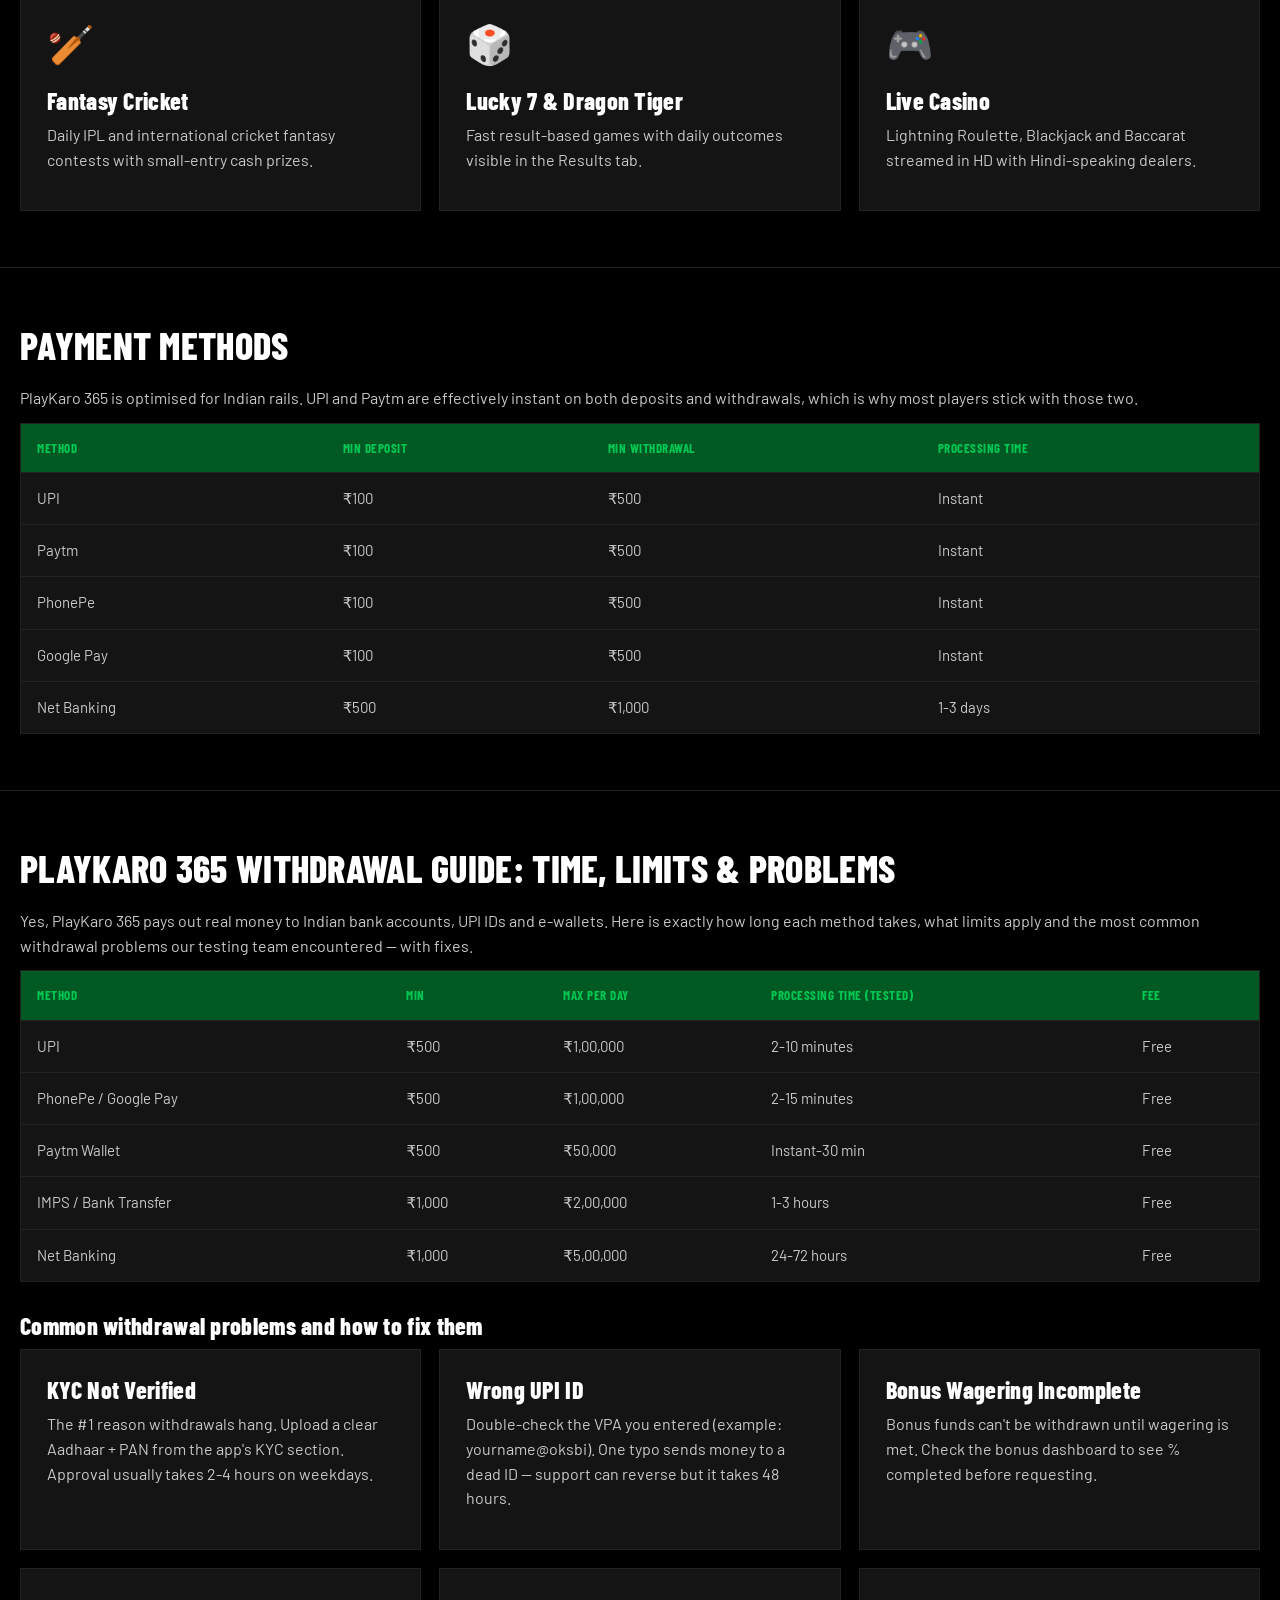
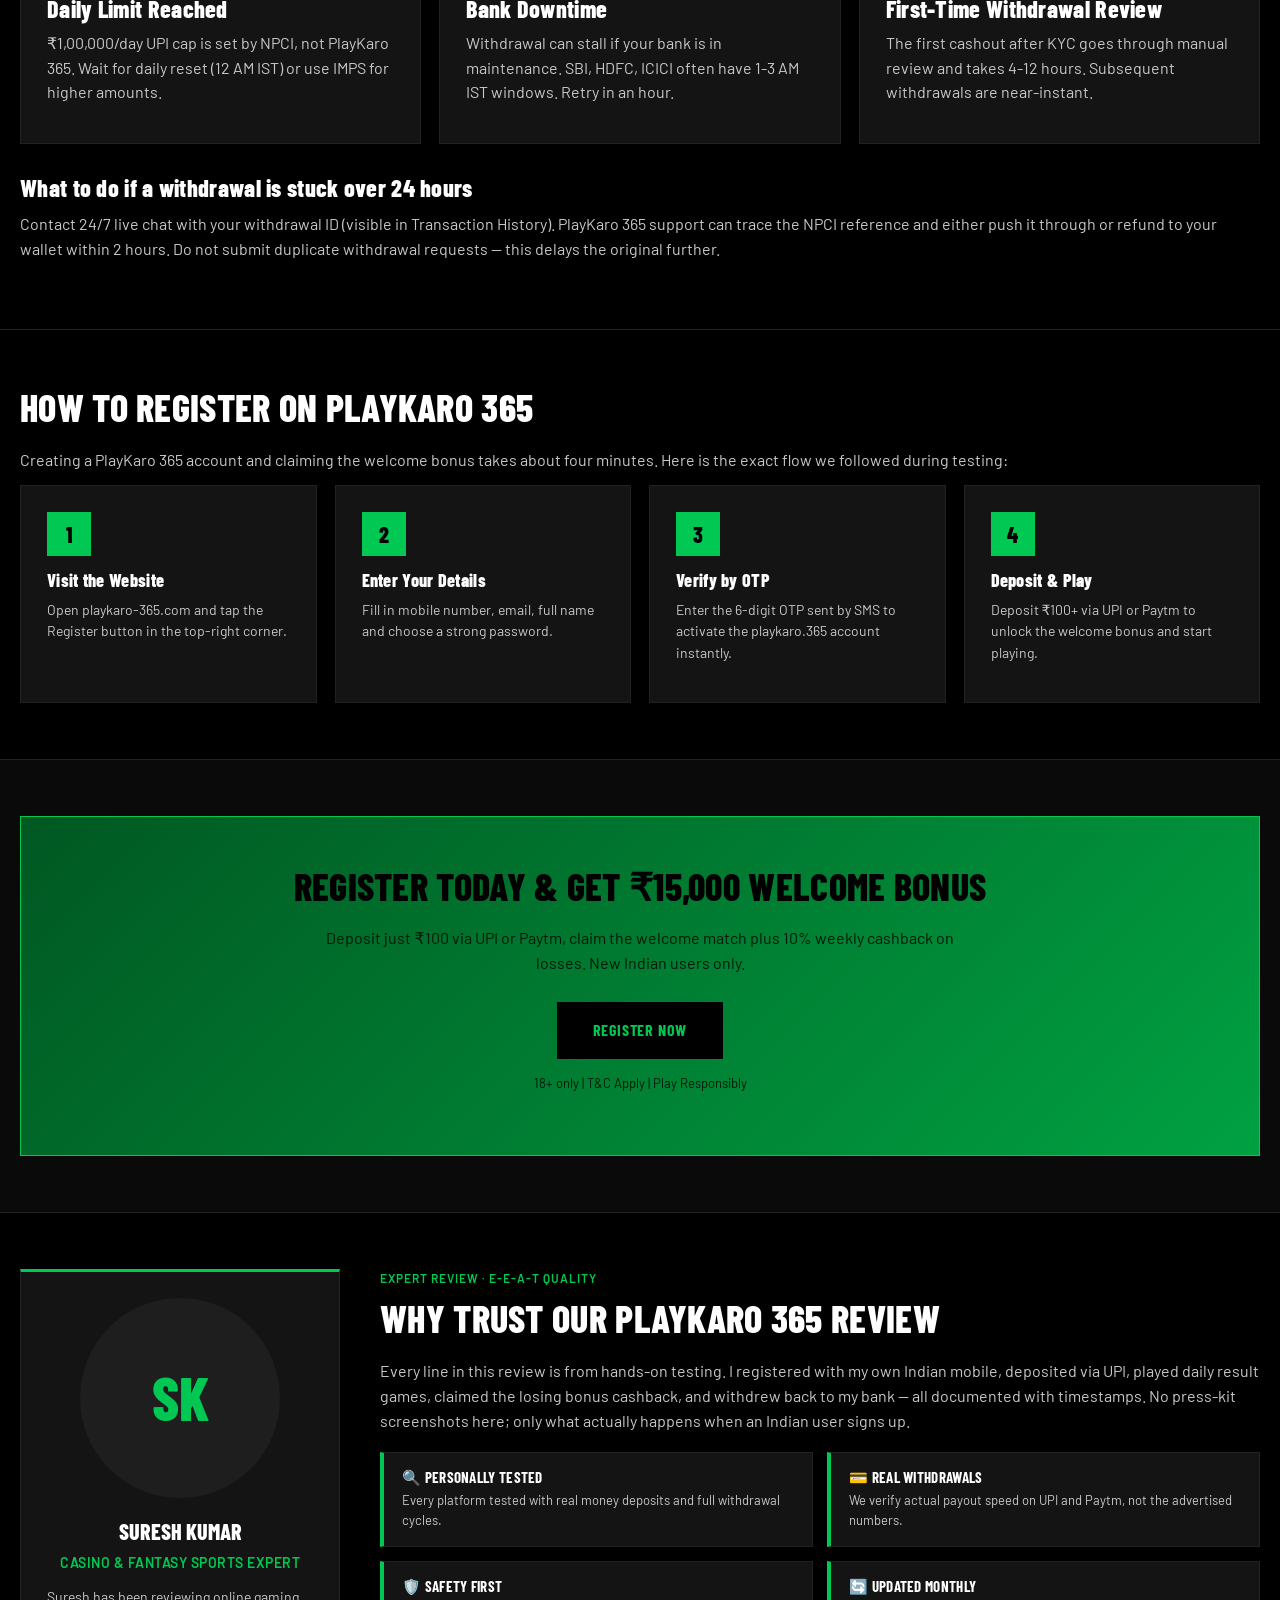
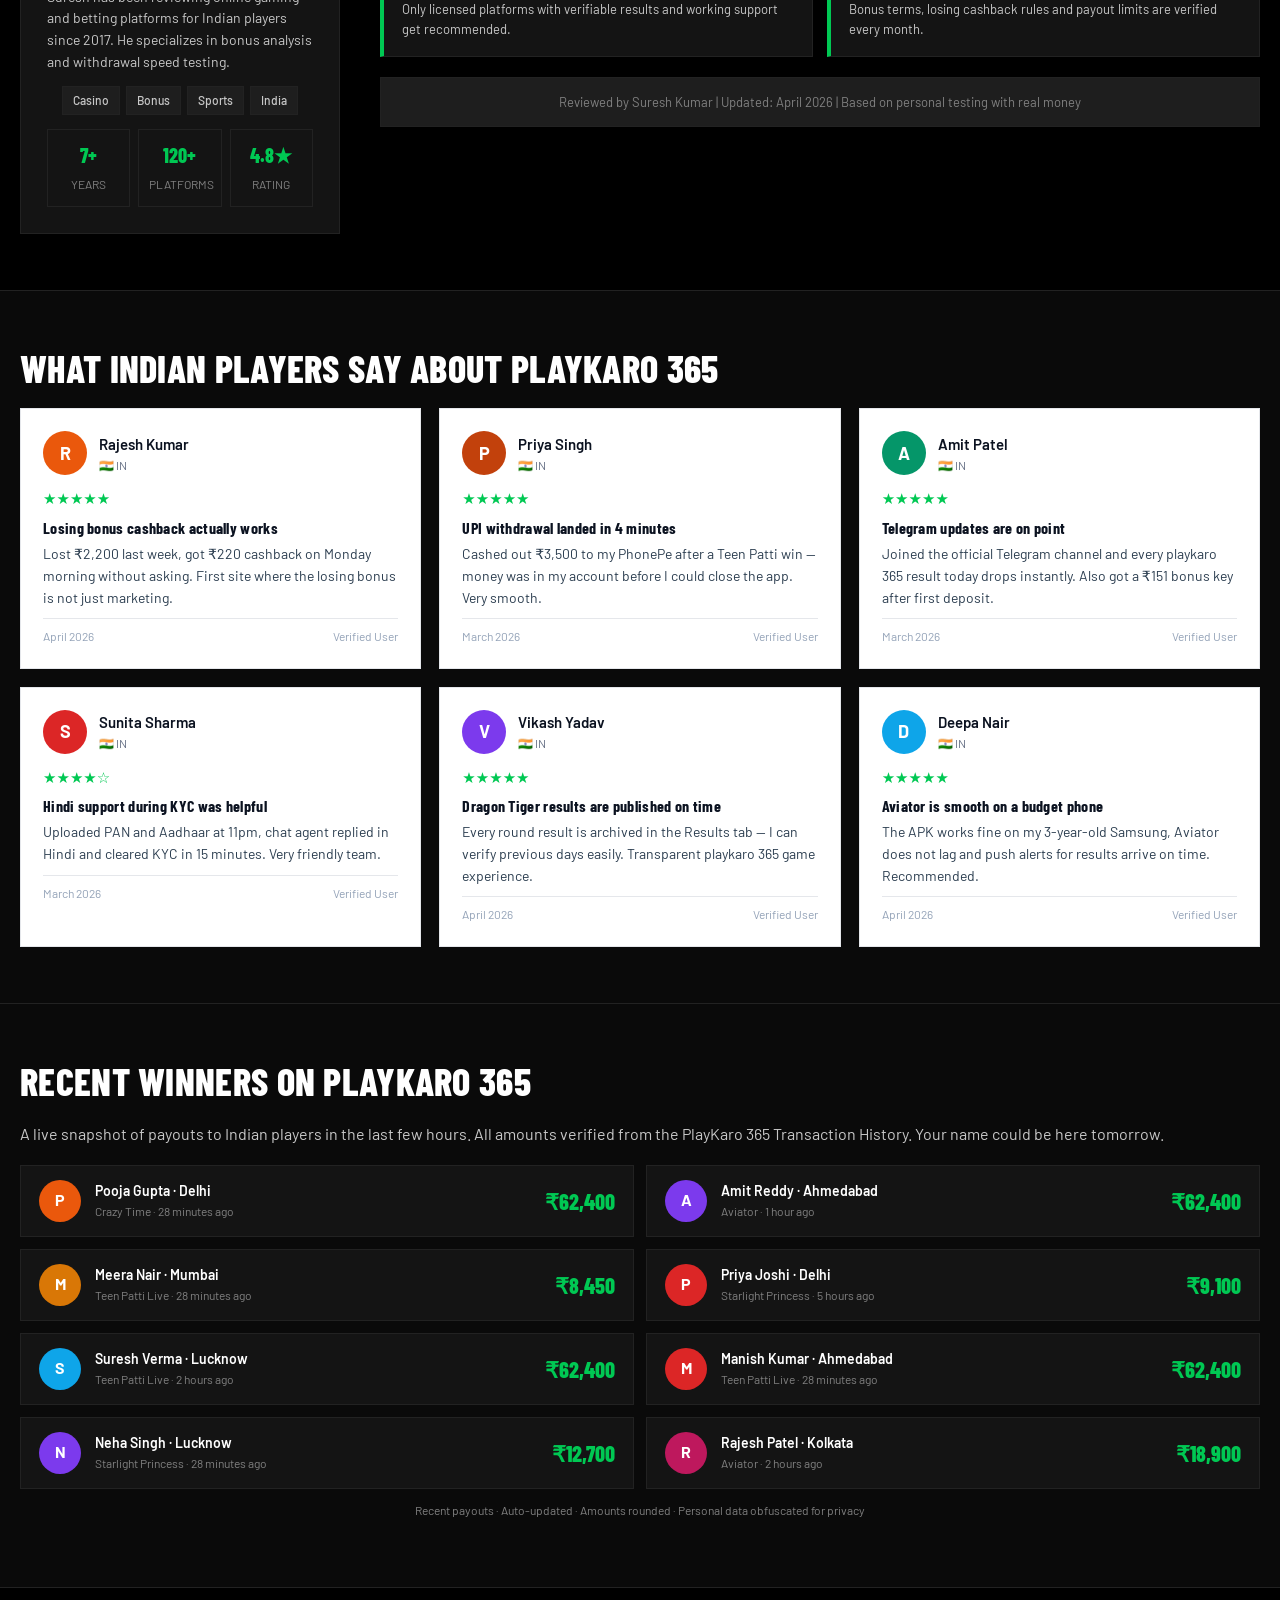
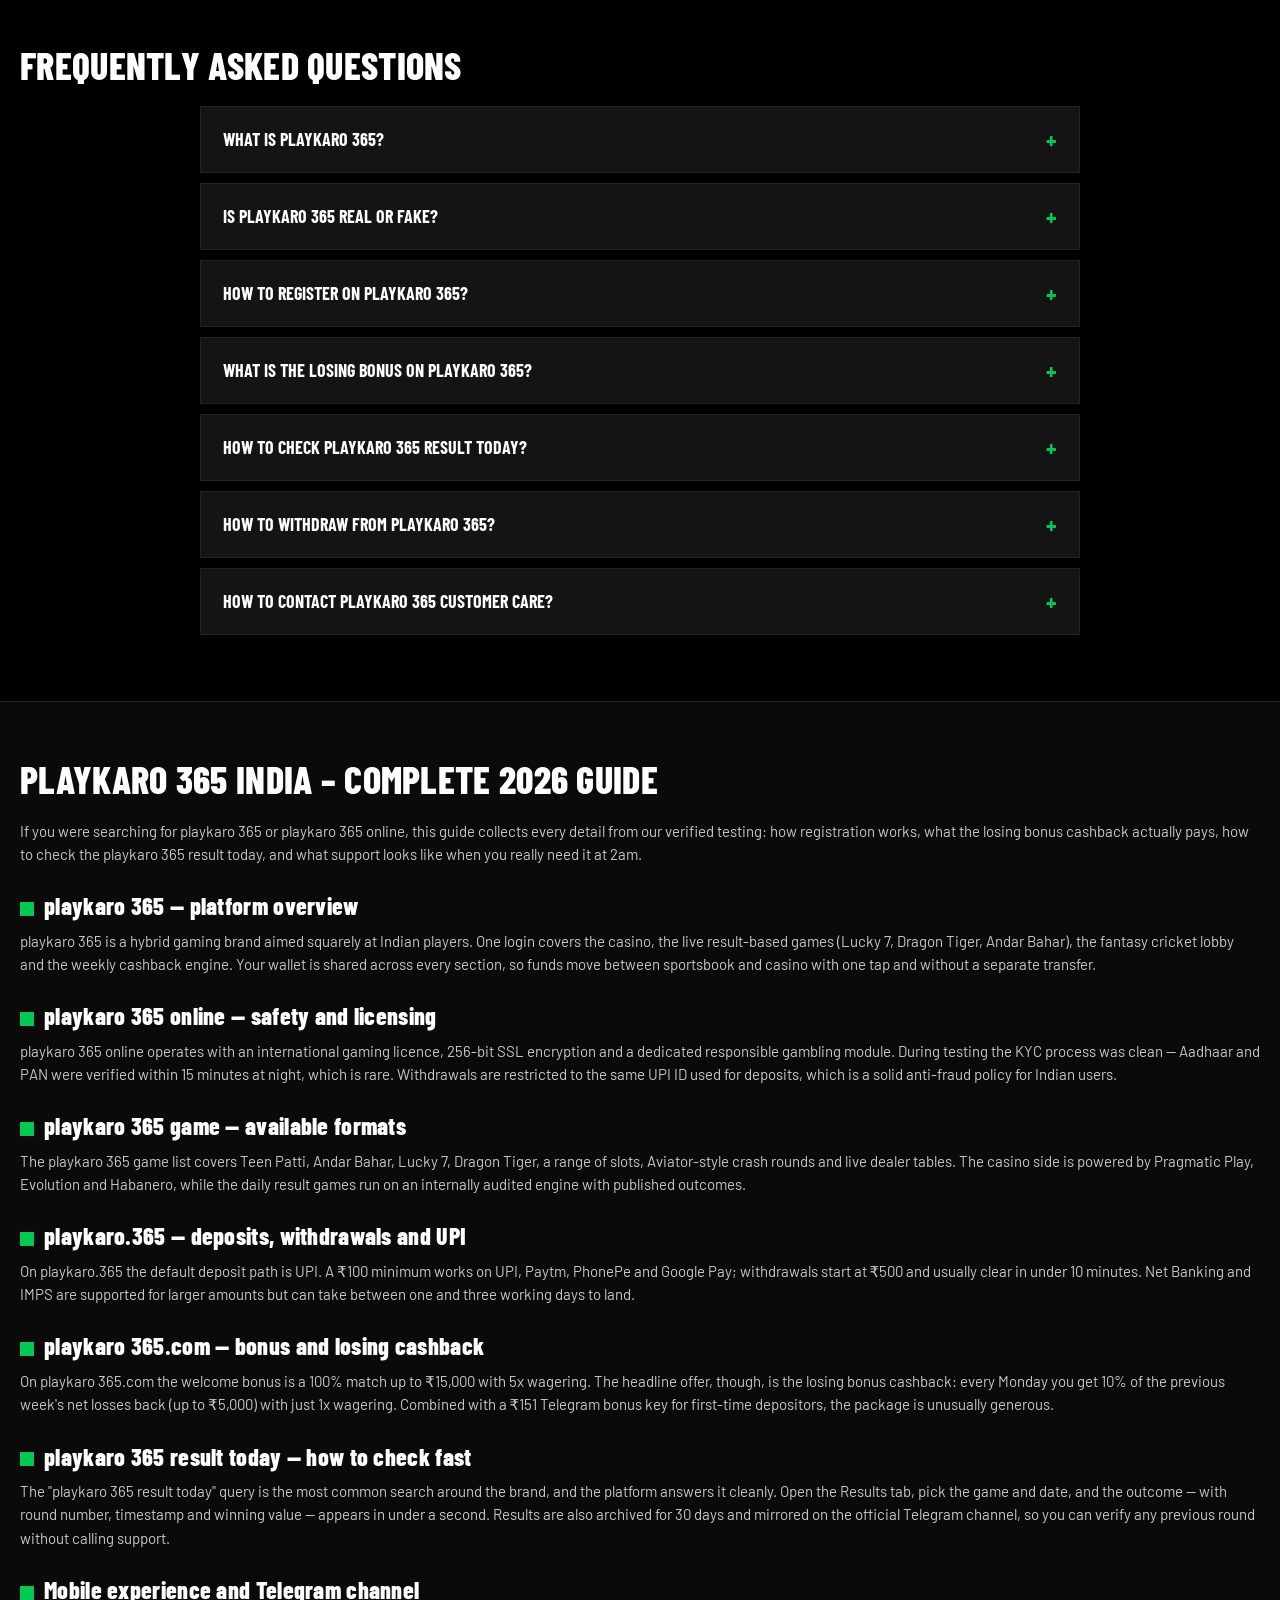
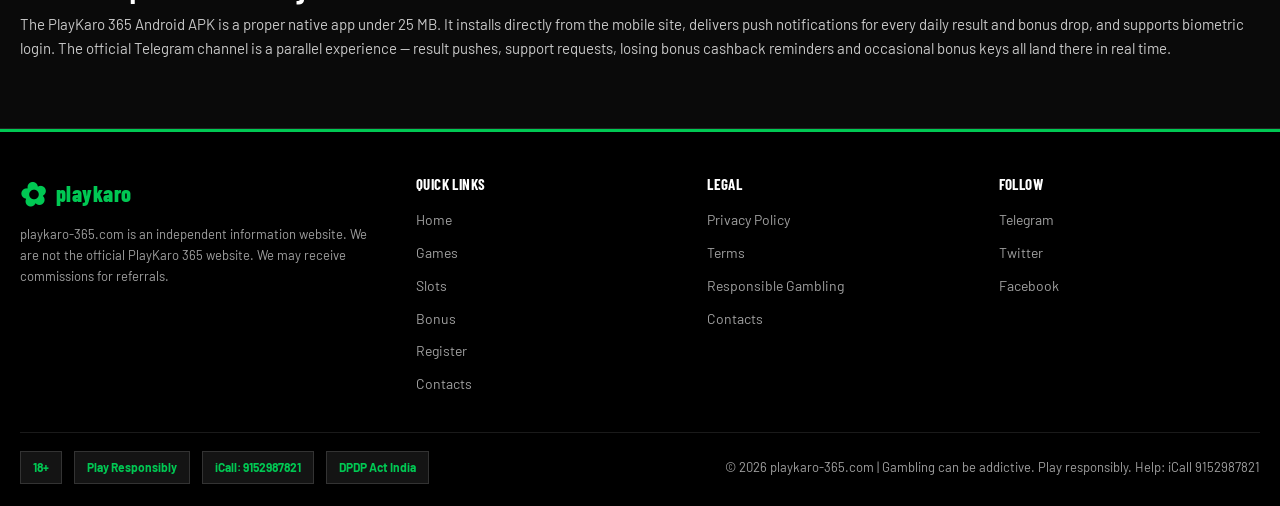
==== commit 2868f293: "Slot cards: remove Play Now button, make entire card clickable" ====
--- a/index.html
+++ b/index.html
@@ -166,16 +166,16 @@
     <h2>Popular Games on PlayKaro 365</h2>
     <p>A curated pick of the most-played slots, crash games and live tables loved by Indian players. Every title is tested, certified RNG and playable in ₹.</p>
     <div class="slots">
-      <article class="slot"><div class="slot__art slot--tower"><span class="slot__badge">HOT</span><img src="/img/slots/tower-rush.webp" alt="Tower Rush slot by Hacksaw Gaming — play at PlayKaro 365 India" width="400" height="530" loading="lazy" onerror="this.style.display='none'">Tower<br>Rush</div><div class="slot__info"><div><div class="slot__name">Tower Rush</div><div class="slot__provider">Hacksaw Gaming</div></div><a href="/go/" class="slot__btn" target="_blank" rel="nofollow noopener">▶ Play Now</a></div></article>
-      <article class="slot"><div class="slot__art slot--fortune"><span class="slot__badge">HOT</span><img src="/img/slots/big-fortune.webp" alt="Big Fortune slot by Red Tiger — play at PlayKaro 365 India" width="400" height="530" loading="lazy" onerror="this.style.display='none'">Big<br>Fortune</div><div class="slot__info"><div><div class="slot__name">Big Fortune</div><div class="slot__provider">Red Tiger</div></div><a href="/go/" class="slot__btn" target="_blank" rel="nofollow noopener">▶ Play Now</a></div></article>
-      <article class="slot"><div class="slot__art slot--starlight"><span class="slot__badge slot__badge--new">NEW</span><img src="/img/slots/starlight-princess.webp" alt="Starlight Princess slot by Pragmatic Play — play at PlayKaro 365 India" width="400" height="530" loading="lazy" onerror="this.style.display='none'">Starlight<br>Princess</div><div class="slot__info"><div><div class="slot__name">Starlight Princess</div><div class="slot__provider">Pragmatic Play</div></div><a href="/go/" class="slot__btn" target="_blank" rel="nofollow noopener">▶ Play Now</a></div></article>
-      <article class="slot"><div class="slot__art slot--dragon"><span class="slot__badge slot__badge--top">TOP</span><img src="/img/slots/lucky-dragon.webp" alt="Lucky Dragon slot by Spade Gaming — play at PlayKaro 365 India" width="400" height="530" loading="lazy" onerror="this.style.display='none'">Lucky<br>Dragon</div><div class="slot__info"><div><div class="slot__name">Lucky Dragon</div><div class="slot__provider">Spade Gaming</div></div><a href="/go/" class="slot__btn" target="_blank" rel="nofollow noopener">▶ Play Now</a></div></article>
-      <article class="slot"><div class="slot__art slot--jetx"><span class="slot__badge">HOT</span><img src="/img/slots/jetx.webp" alt="JetX slot by SmartSoft Gaming — play at PlayKaro 365 India" width="400" height="530" loading="lazy" onerror="this.style.display='none'">JetX</div><div class="slot__info"><div><div class="slot__name">JetX</div><div class="slot__provider">SmartSoft Gaming</div></div><a href="/go/" class="slot__btn" target="_blank" rel="nofollow noopener">▶ Play Now</a></div></article>
-      <article class="slot"><div class="slot__art slot--aviator"><span class="slot__badge">HOT</span><img src="/img/slots/aviator.webp" alt="Aviator slot by Spribe — play at PlayKaro 365 India" width="400" height="530" loading="lazy" onerror="this.style.display='none'">Aviator</div><div class="slot__info"><div><div class="slot__name">Aviator</div><div class="slot__provider">Spribe</div></div><a href="/go/" class="slot__btn" target="_blank" rel="nofollow noopener">▶ Play Now</a></div></article>
-      <article class="slot"><div class="slot__art slot--ice"><span class="slot__badge slot__badge--new">NEW</span><img src="/img/slots/ice-fishing.webp" alt="Ice Fishing slot by Evoplay — play at PlayKaro 365 India" width="400" height="530" loading="lazy" onerror="this.style.display='none'">Ice<br>Fishing</div><div class="slot__info"><div><div class="slot__name">Ice Fishing</div><div class="slot__provider">Evoplay</div></div><a href="/go/" class="slot__btn" target="_blank" rel="nofollow noopener">▶ Play Now</a></div></article>
-      <article class="slot"><div class="slot__art slot--crazy"><span class="slot__badge">HOT</span><img src="/img/slots/crazy-time.webp" alt="Crazy Time slot by Evolution Gaming — play at PlayKaro 365 India" width="400" height="530" loading="lazy" onerror="this.style.display='none'">Crazy<br>Time</div><div class="slot__info"><div><div class="slot__name">Crazy Time</div><div class="slot__provider">Evolution Gaming</div></div><a href="/go/" class="slot__btn" target="_blank" rel="nofollow noopener">▶ Play Now</a></div></article>
-      <article class="slot"><div class="slot__art slot--sweet"><span class="slot__badge slot__badge--top">TOP</span><img src="/img/slots/sweet-bonanza.webp" alt="Sweet Bonanza slot by Pragmatic Play — play at PlayKaro 365 India" width="400" height="530" loading="lazy" onerror="this.style.display='none'">Sweet<br>Bonanza</div><div class="slot__info"><div><div class="slot__name">Sweet Bonanza</div><div class="slot__provider">Pragmatic Play</div></div><a href="/go/" class="slot__btn" target="_blank" rel="nofollow noopener">▶ Play Now</a></div></article>
-      <article class="slot"><div class="slot__art slot--olympus"><span class="slot__badge slot__badge--top">TOP</span><img src="/img/slots/gates-of-olympus.webp" alt="Gates of Olympus slot by Pragmatic Play — play at PlayKaro 365 India" width="400" height="530" loading="lazy" onerror="this.style.display='none'">Gates of<br>Olympus</div><div class="slot__info"><div><div class="slot__name">Gates of Olympus</div><div class="slot__provider">Pragmatic Play</div></div><a href="/go/" class="slot__btn" target="_blank" rel="nofollow noopener">▶ Play Now</a></div></article>
+      <a href="/go/" class="slot" target="_blank" rel="nofollow noopener"><div class="slot__art slot--tower"><span class="slot__badge">HOT</span><img src="/img/slots/tower-rush.webp" alt="Tower Rush slot by Hacksaw Gaming — play at PlayKaro 365 India" width="400" height="530" loading="lazy" onerror="this.style.display='none'">Tower<br>Rush</div><div class="slot__info"><div class="slot__name">Tower Rush</div><div class="slot__provider">Hacksaw Gaming</div></div></a>
+      <a href="/go/" class="slot" target="_blank" rel="nofollow noopener"><div class="slot__art slot--fortune"><span class="slot__badge">HOT</span><img src="/img/slots/big-fortune.webp" alt="Big Fortune slot by Red Tiger — play at PlayKaro 365 India" width="400" height="530" loading="lazy" onerror="this.style.display='none'">Big<br>Fortune</div><div class="slot__info"><div class="slot__name">Big Fortune</div><div class="slot__provider">Red Tiger</div></div></a>
+      <a href="/go/" class="slot" target="_blank" rel="nofollow noopener"><div class="slot__art slot--starlight"><span class="slot__badge slot__badge--new">NEW</span><img src="/img/slots/starlight-princess.webp" alt="Starlight Princess slot by Pragmatic Play — play at PlayKaro 365 India" width="400" height="530" loading="lazy" onerror="this.style.display='none'">Starlight<br>Princess</div><div class="slot__info"><div class="slot__name">Starlight Princess</div><div class="slot__provider">Pragmatic Play</div></div></a>
+      <a href="/go/" class="slot" target="_blank" rel="nofollow noopener"><div class="slot__art slot--dragon"><span class="slot__badge slot__badge--top">TOP</span><img src="/img/slots/lucky-dragon.webp" alt="Lucky Dragon slot by Spade Gaming — play at PlayKaro 365 India" width="400" height="530" loading="lazy" onerror="this.style.display='none'">Lucky<br>Dragon</div><div class="slot__info"><div class="slot__name">Lucky Dragon</div><div class="slot__provider">Spade Gaming</div></div></a>
+      <a href="/go/" class="slot" target="_blank" rel="nofollow noopener"><div class="slot__art slot--jetx"><span class="slot__badge">HOT</span><img src="/img/slots/jetx.webp" alt="JetX slot by SmartSoft Gaming — play at PlayKaro 365 India" width="400" height="530" loading="lazy" onerror="this.style.display='none'">JetX</div><div class="slot__info"><div class="slot__name">JetX</div><div class="slot__provider">SmartSoft Gaming</div></div></a>
+      <a href="/go/" class="slot" target="_blank" rel="nofollow noopener"><div class="slot__art slot--aviator"><span class="slot__badge">HOT</span><img src="/img/slots/aviator.webp" alt="Aviator slot by Spribe — play at PlayKaro 365 India" width="400" height="530" loading="lazy" onerror="this.style.display='none'">Aviator</div><div class="slot__info"><div class="slot__name">Aviator</div><div class="slot__provider">Spribe</div></div></a>
+      <a href="/go/" class="slot" target="_blank" rel="nofollow noopener"><div class="slot__art slot--ice"><span class="slot__badge slot__badge--new">NEW</span><img src="/img/slots/ice-fishing.webp" alt="Ice Fishing slot by Evoplay — play at PlayKaro 365 India" width="400" height="530" loading="lazy" onerror="this.style.display='none'">Ice<br>Fishing</div><div class="slot__info"><div class="slot__name">Ice Fishing</div><div class="slot__provider">Evoplay</div></div></a>
+      <a href="/go/" class="slot" target="_blank" rel="nofollow noopener"><div class="slot__art slot--crazy"><span class="slot__badge">HOT</span><img src="/img/slots/crazy-time.webp" alt="Crazy Time slot by Evolution Gaming — play at PlayKaro 365 India" width="400" height="530" loading="lazy" onerror="this.style.display='none'">Crazy<br>Time</div><div class="slot__info"><div class="slot__name">Crazy Time</div><div class="slot__provider">Evolution Gaming</div></div></a>
+      <a href="/go/" class="slot" target="_blank" rel="nofollow noopener"><div class="slot__art slot--sweet"><span class="slot__badge slot__badge--top">TOP</span><img src="/img/slots/sweet-bonanza.webp" alt="Sweet Bonanza slot by Pragmatic Play — play at PlayKaro 365 India" width="400" height="530" loading="lazy" onerror="this.style.display='none'">Sweet<br>Bonanza</div><div class="slot__info"><div class="slot__name">Sweet Bonanza</div><div class="slot__provider">Pragmatic Play</div></div></a>
+      <a href="/go/" class="slot" target="_blank" rel="nofollow noopener"><div class="slot__art slot--olympus"><span class="slot__badge slot__badge--top">TOP</span><img src="/img/slots/gates-of-olympus.webp" alt="Gates of Olympus slot by Pragmatic Play — play at PlayKaro 365 India" width="400" height="530" loading="lazy" onerror="this.style.display='none'">Gates of<br>Olympus</div><div class="slot__info"><div class="slot__name">Gates of Olympus</div><div class="slot__provider">Pragmatic Play</div></div></a>
     </div>
   </div>
 </section>
--- a/style.css
+++ b/style.css
@@ -334,3 +334,10 @@
 .winner__amount { font-family: 'Barlow Condensed', sans-serif; font-weight: 800; font-size: 22px; color: var(--accent); white-space: nowrap; }
 .winners__note { font-size: 12px; color: var(--txt3); margin-top: 12px; text-align: center; }
 @media (max-width: 600px) { .winners { grid-template-columns: 1fr; } .winner__amount { font-size: 18px; } }
+
+/* V2.1: slot card is fully clickable */
+a.slot { text-decoration: none; color: inherit; cursor: pointer; }
+a.slot .slot__info { padding: 14px 16px; }
+a.slot::after { content: '▶ PLAY NOW'; position: absolute; inset: 0; display: flex; align-items: center; justify-content: center; background: rgba(0,0,0,.55); color: #fff; font-family: 'Barlow Condensed', sans-serif; font-weight: 800; font-size: 18px; letter-spacing: 2px; opacity: 0; transition: opacity .2s; pointer-events: none; }
+a.slot { position: relative; }
+a.slot:hover::after { opacity: 1; }
--- a/style.css
+++ b/style.css
@@ -334,3 +334,10 @@
 .winner__amount { font-family: 'Barlow Condensed', sans-serif; font-weight: 800; font-size: 22px; color: var(--accent); white-space: nowrap; }
 .winners__note { font-size: 12px; color: var(--txt3); margin-top: 12px; text-align: center; }
 @media (max-width: 600px) { .winners { grid-template-columns: 1fr; } .winner__amount { font-size: 18px; } }
+
+/* V2.1: slot card is fully clickable */
+a.slot { text-decoration: none; color: inherit; cursor: pointer; }
+a.slot .slot__info { padding: 14px 16px; }
+a.slot::after { content: '▶ PLAY NOW'; position: absolute; inset: 0; display: flex; align-items: center; justify-content: center; background: rgba(0,0,0,.55); color: #fff; font-family: 'Barlow Condensed', sans-serif; font-weight: 800; font-size: 18px; letter-spacing: 2px; opacity: 0; transition: opacity .2s; pointer-events: none; }
+a.slot { position: relative; }
+a.slot:hover::after { opacity: 1; }
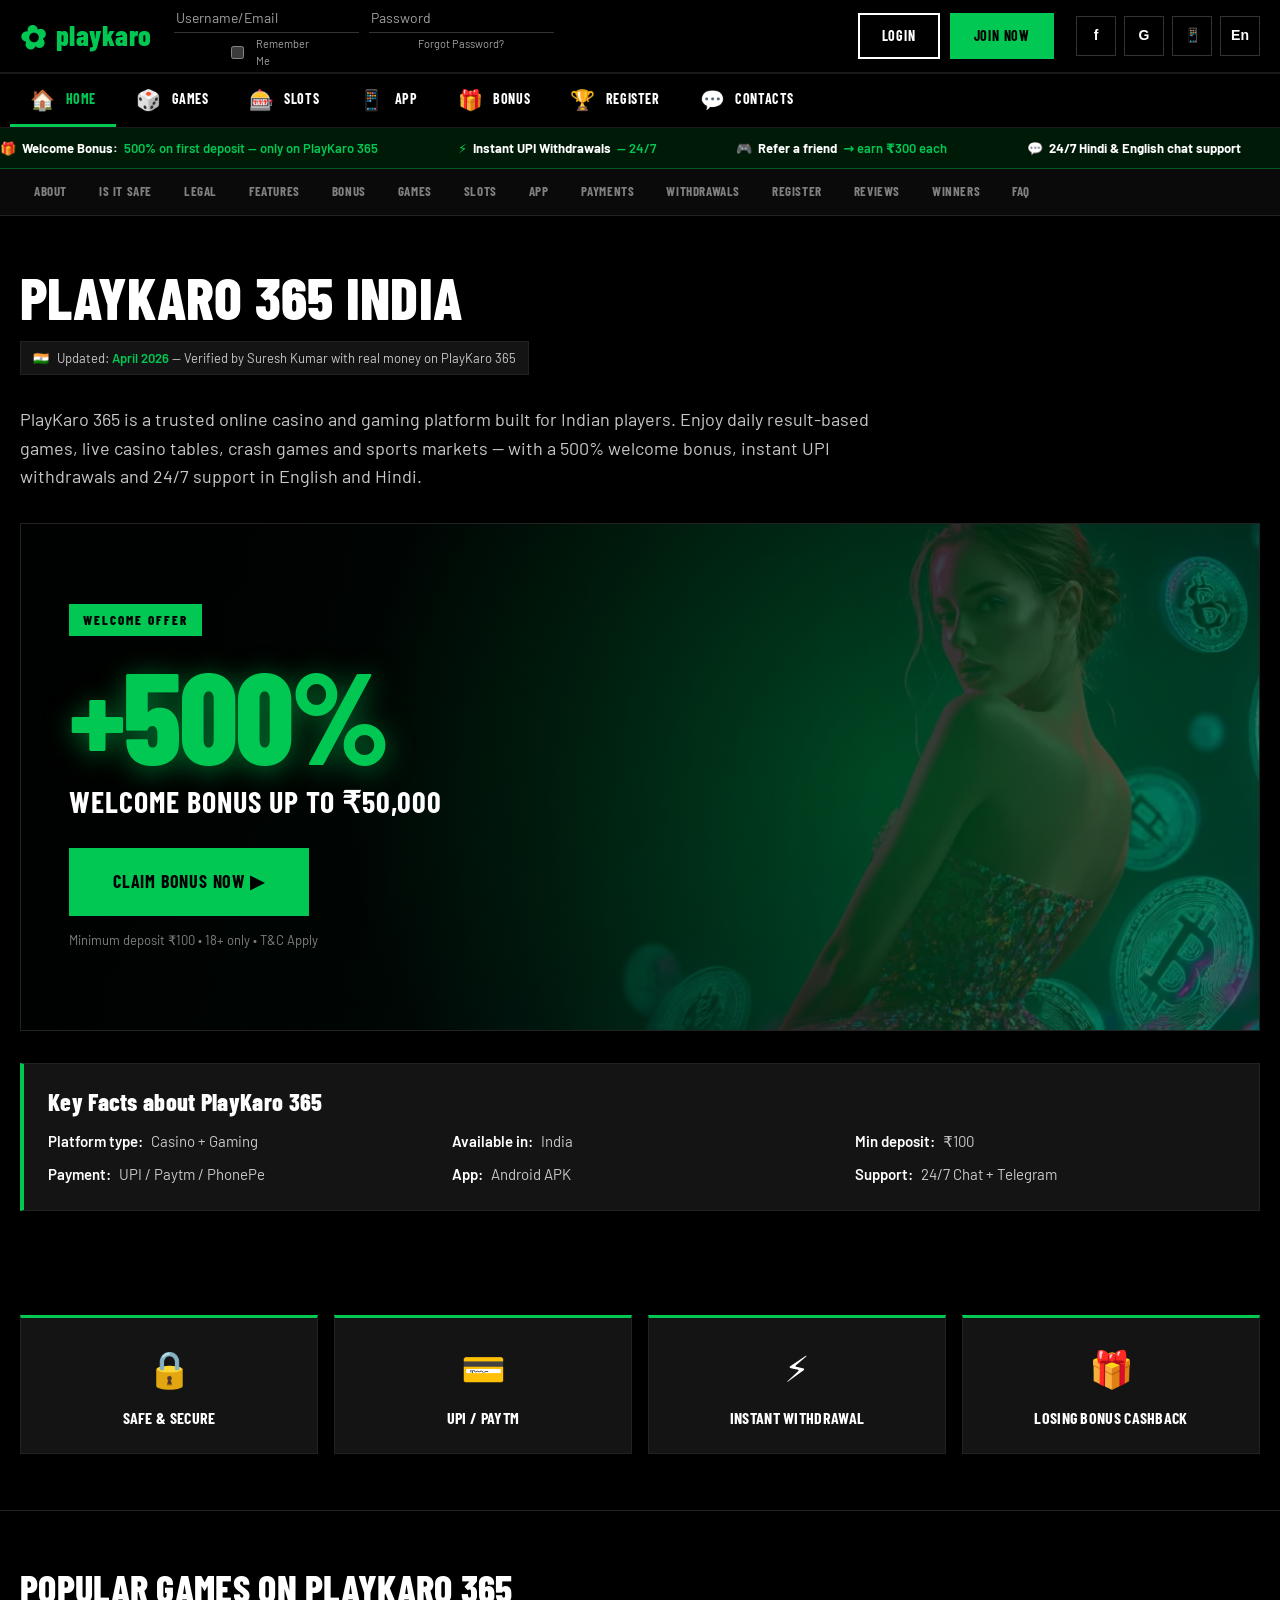
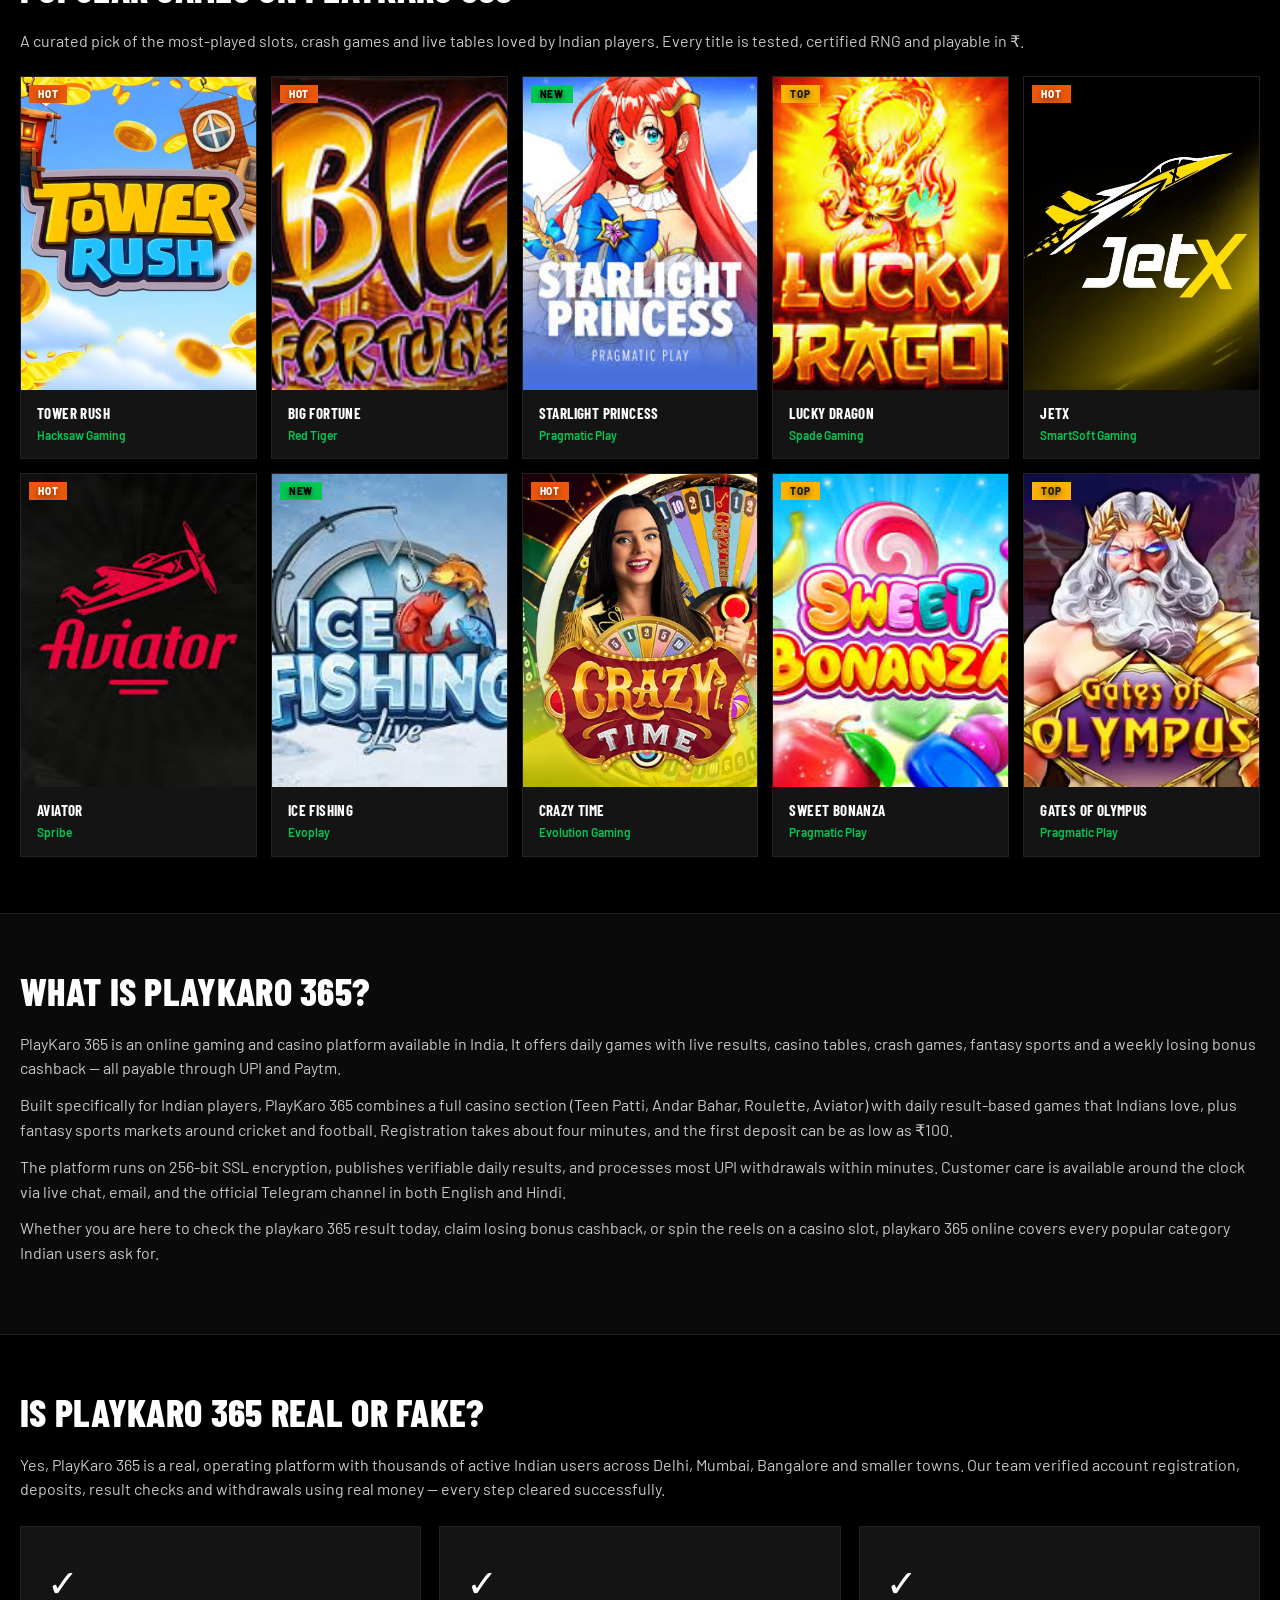
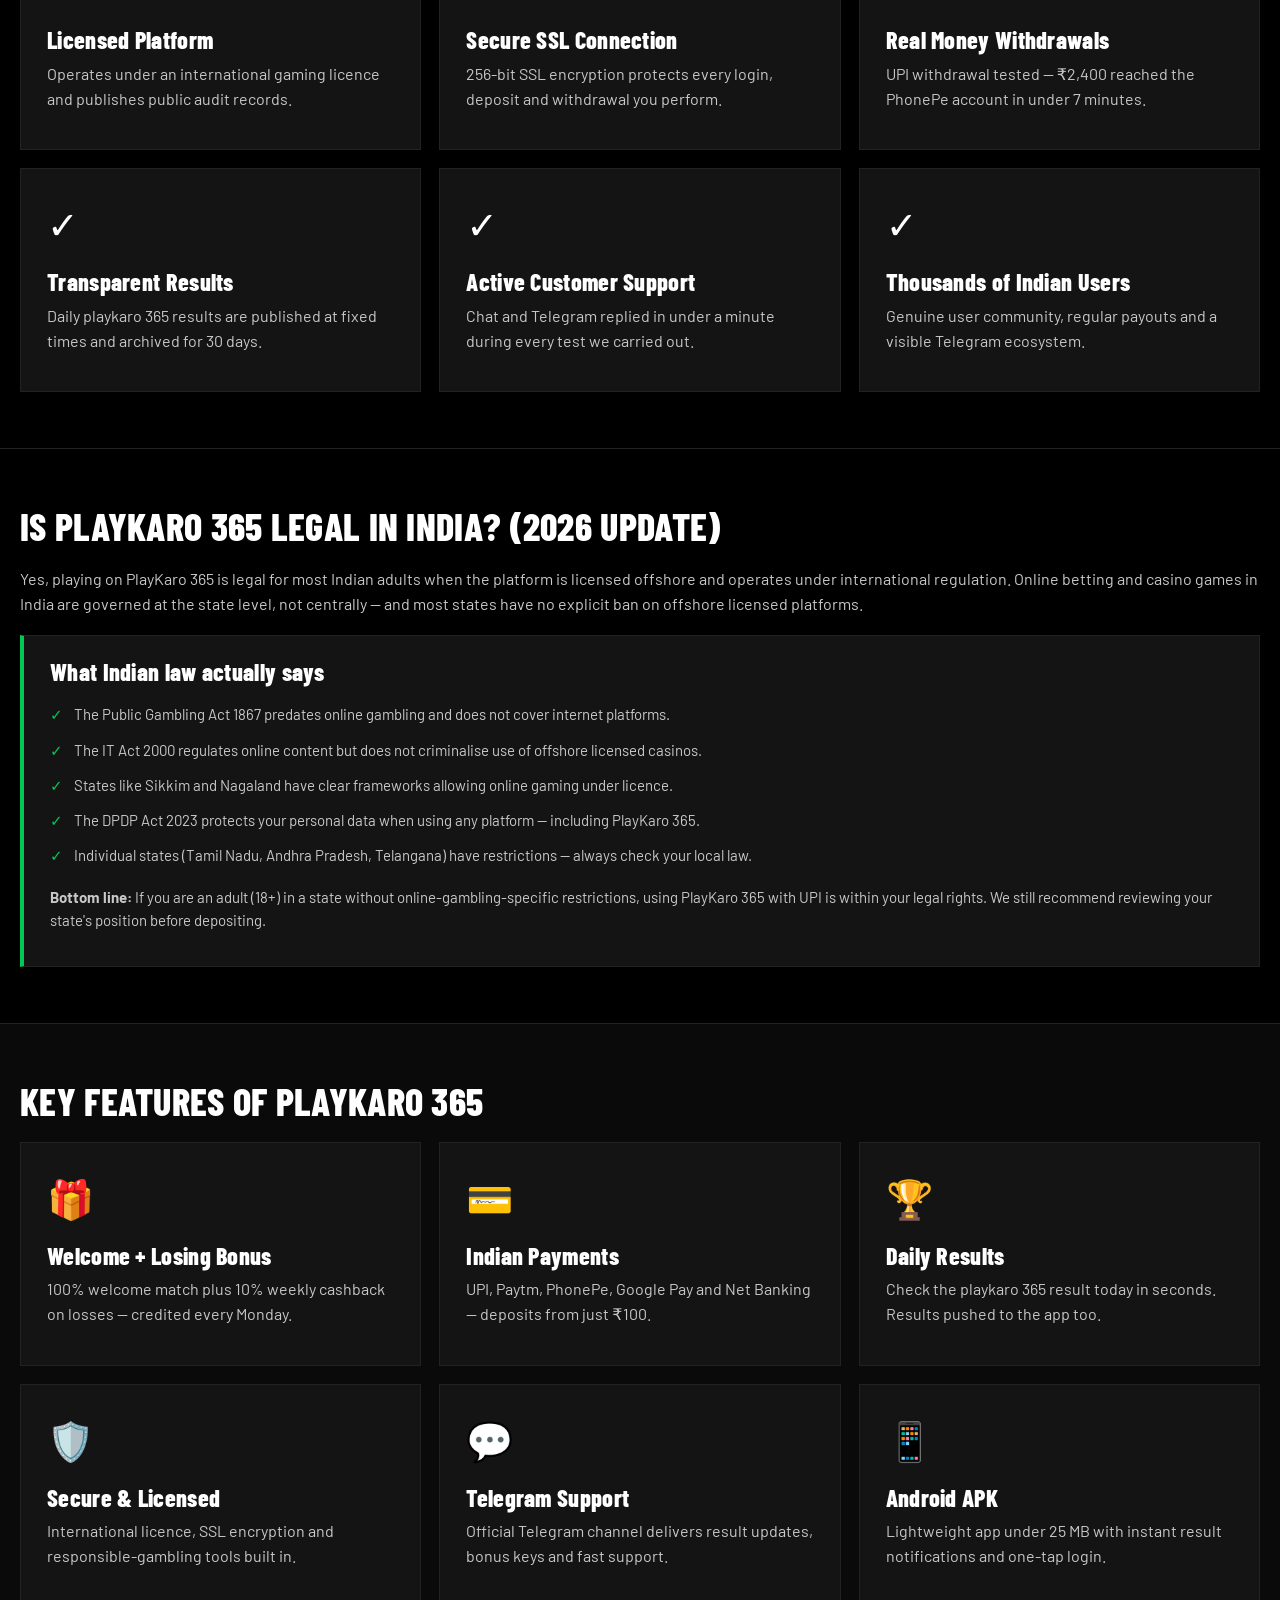
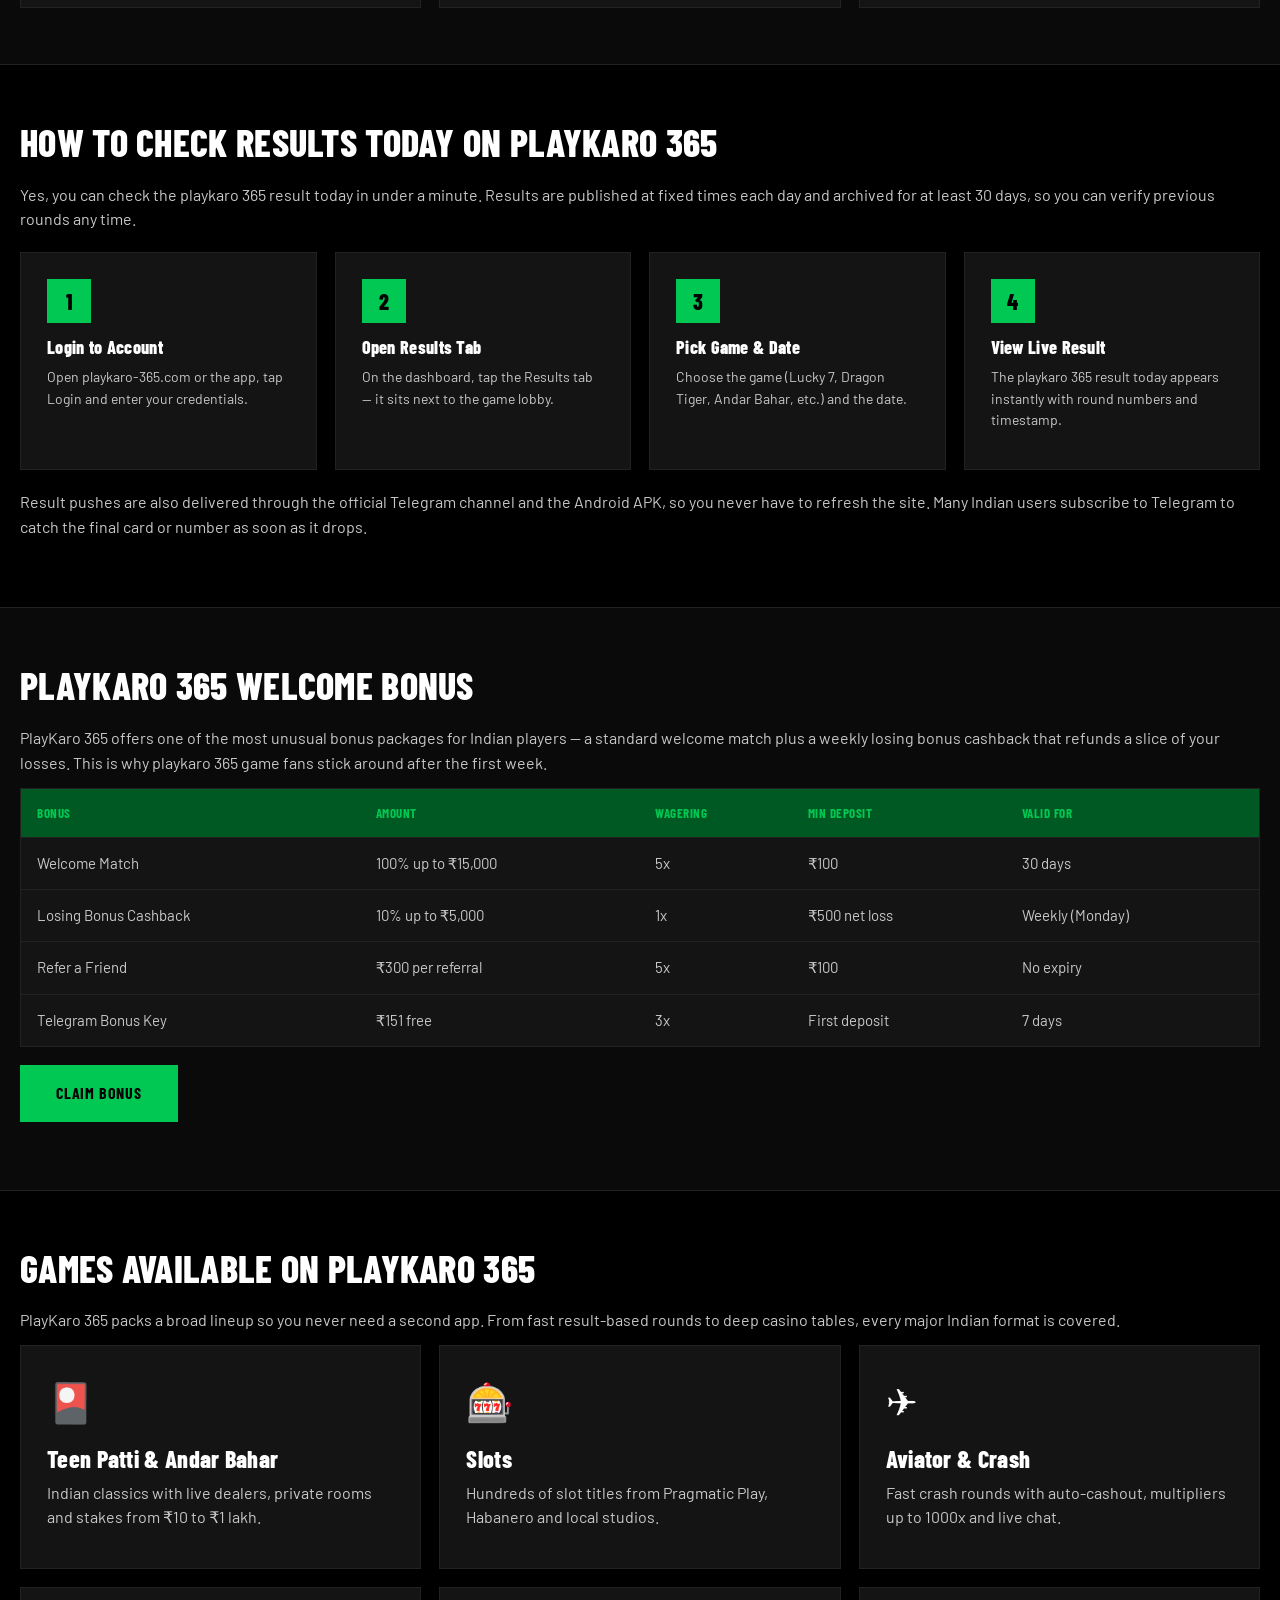
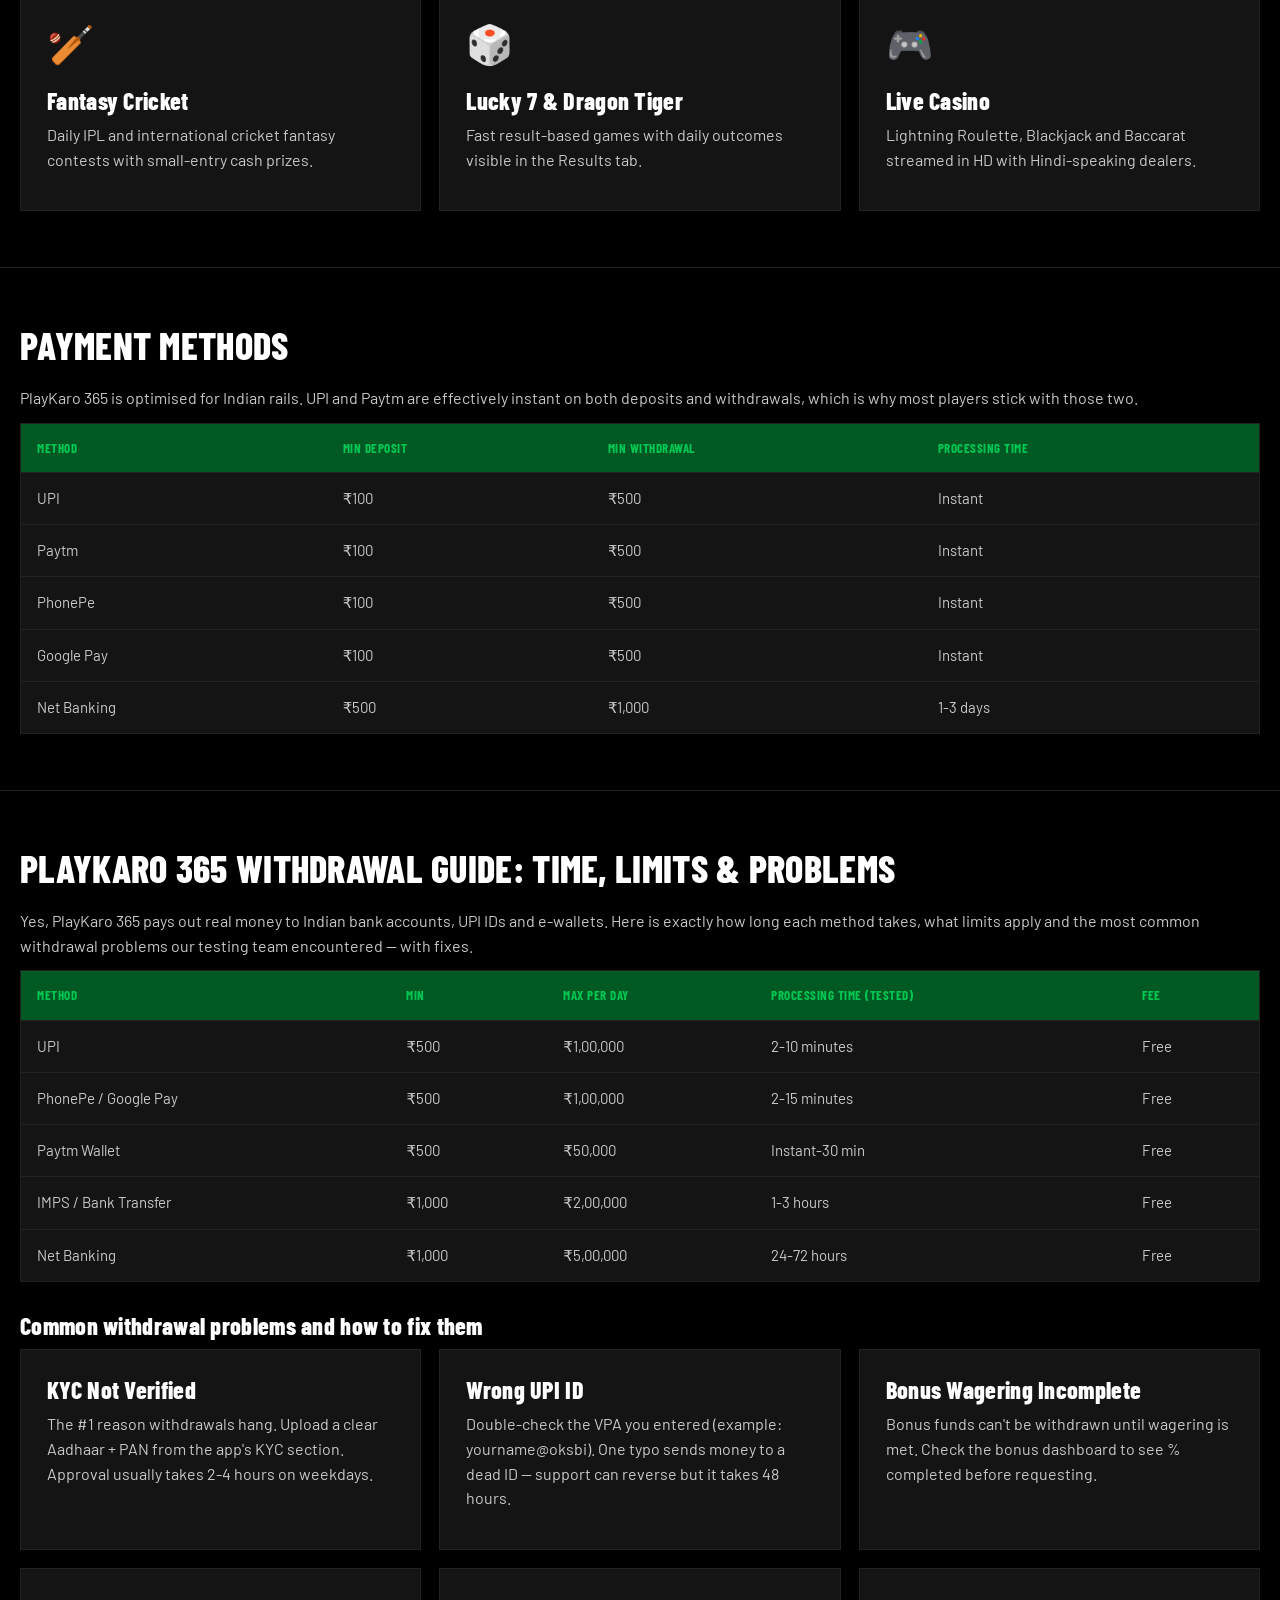
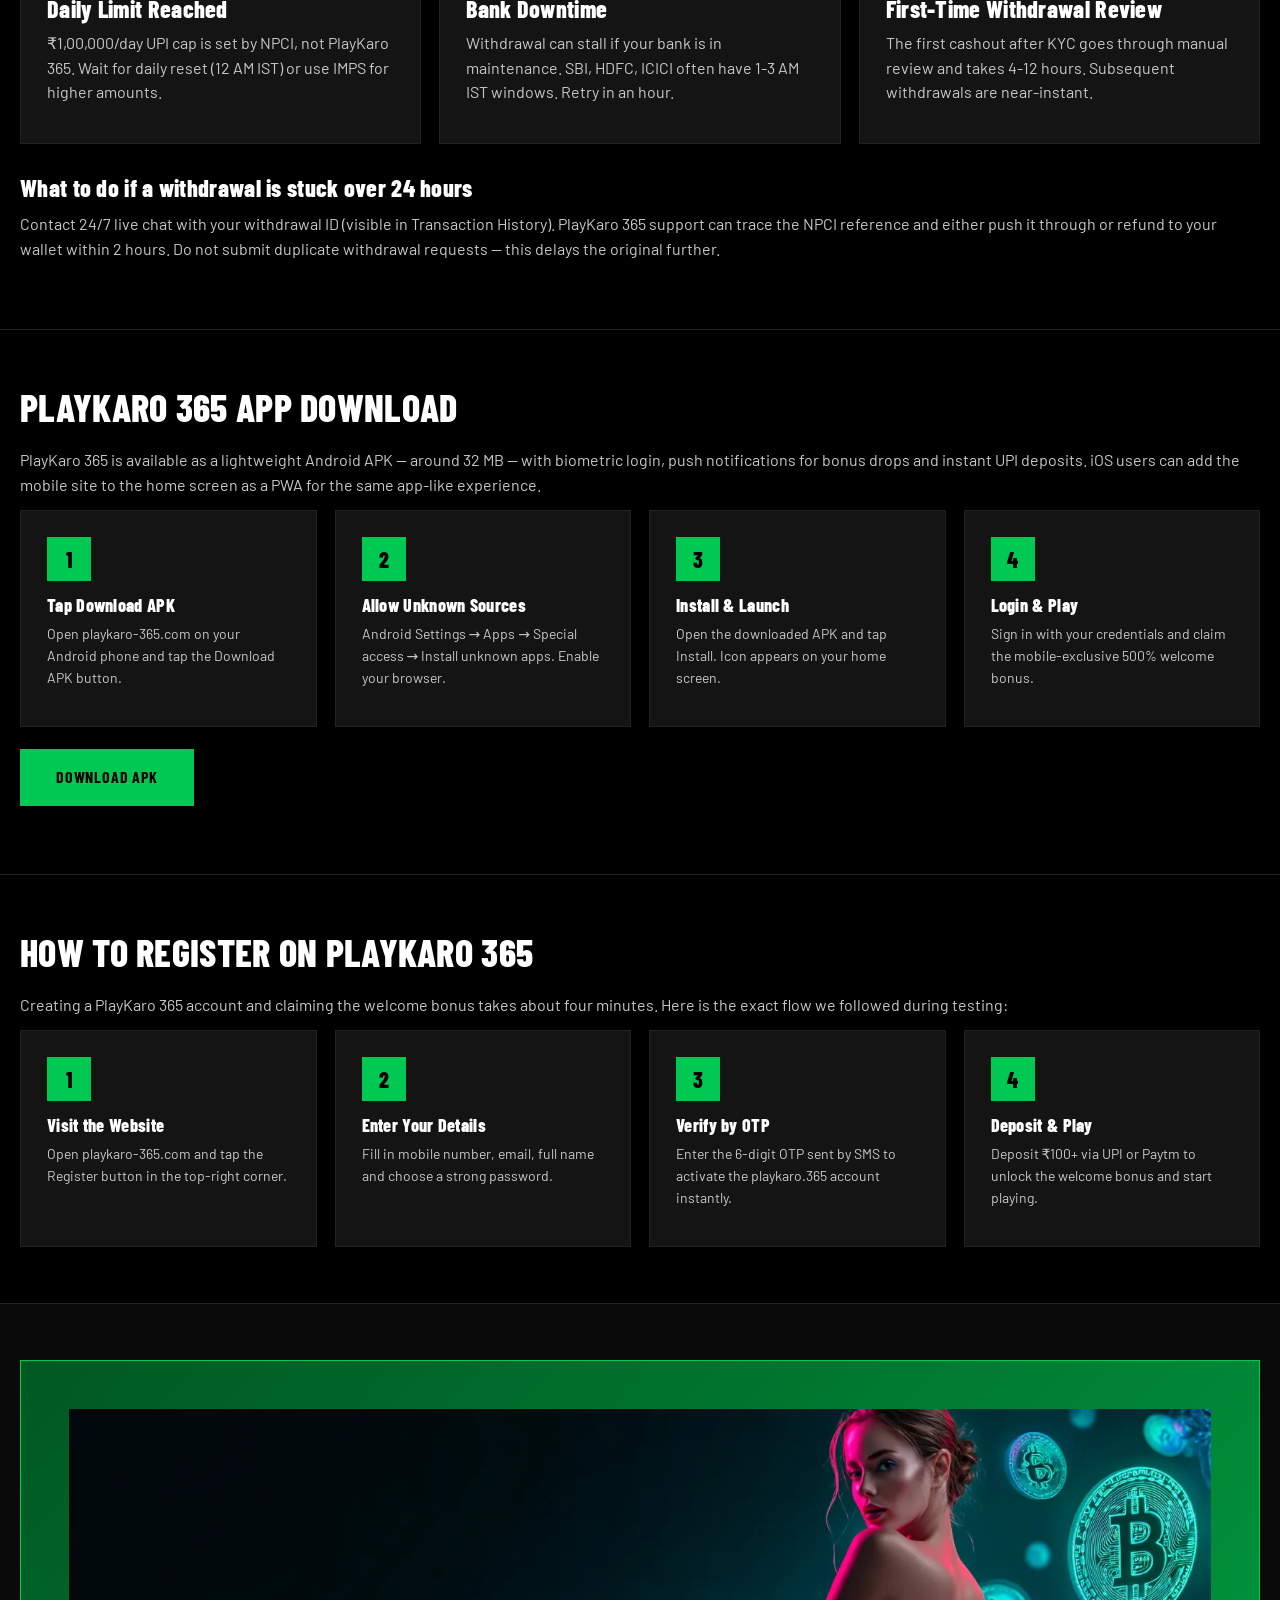
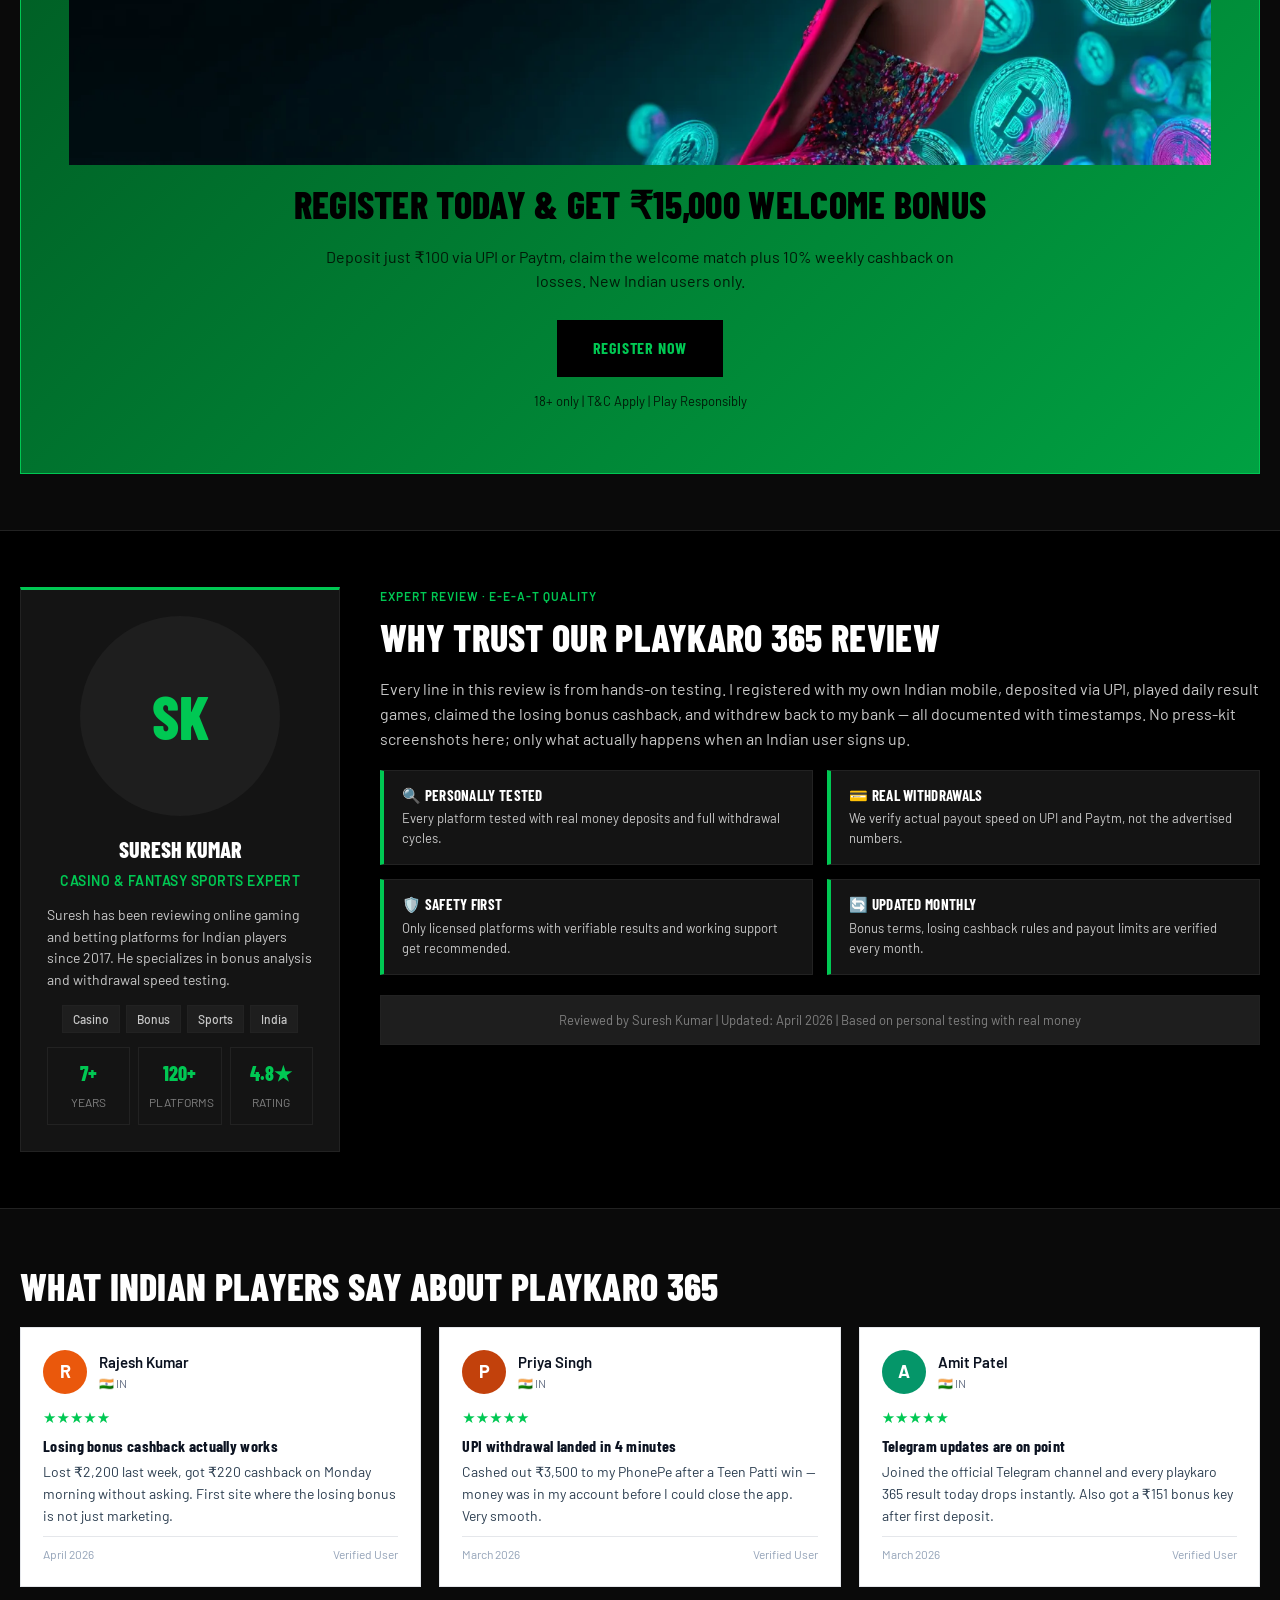
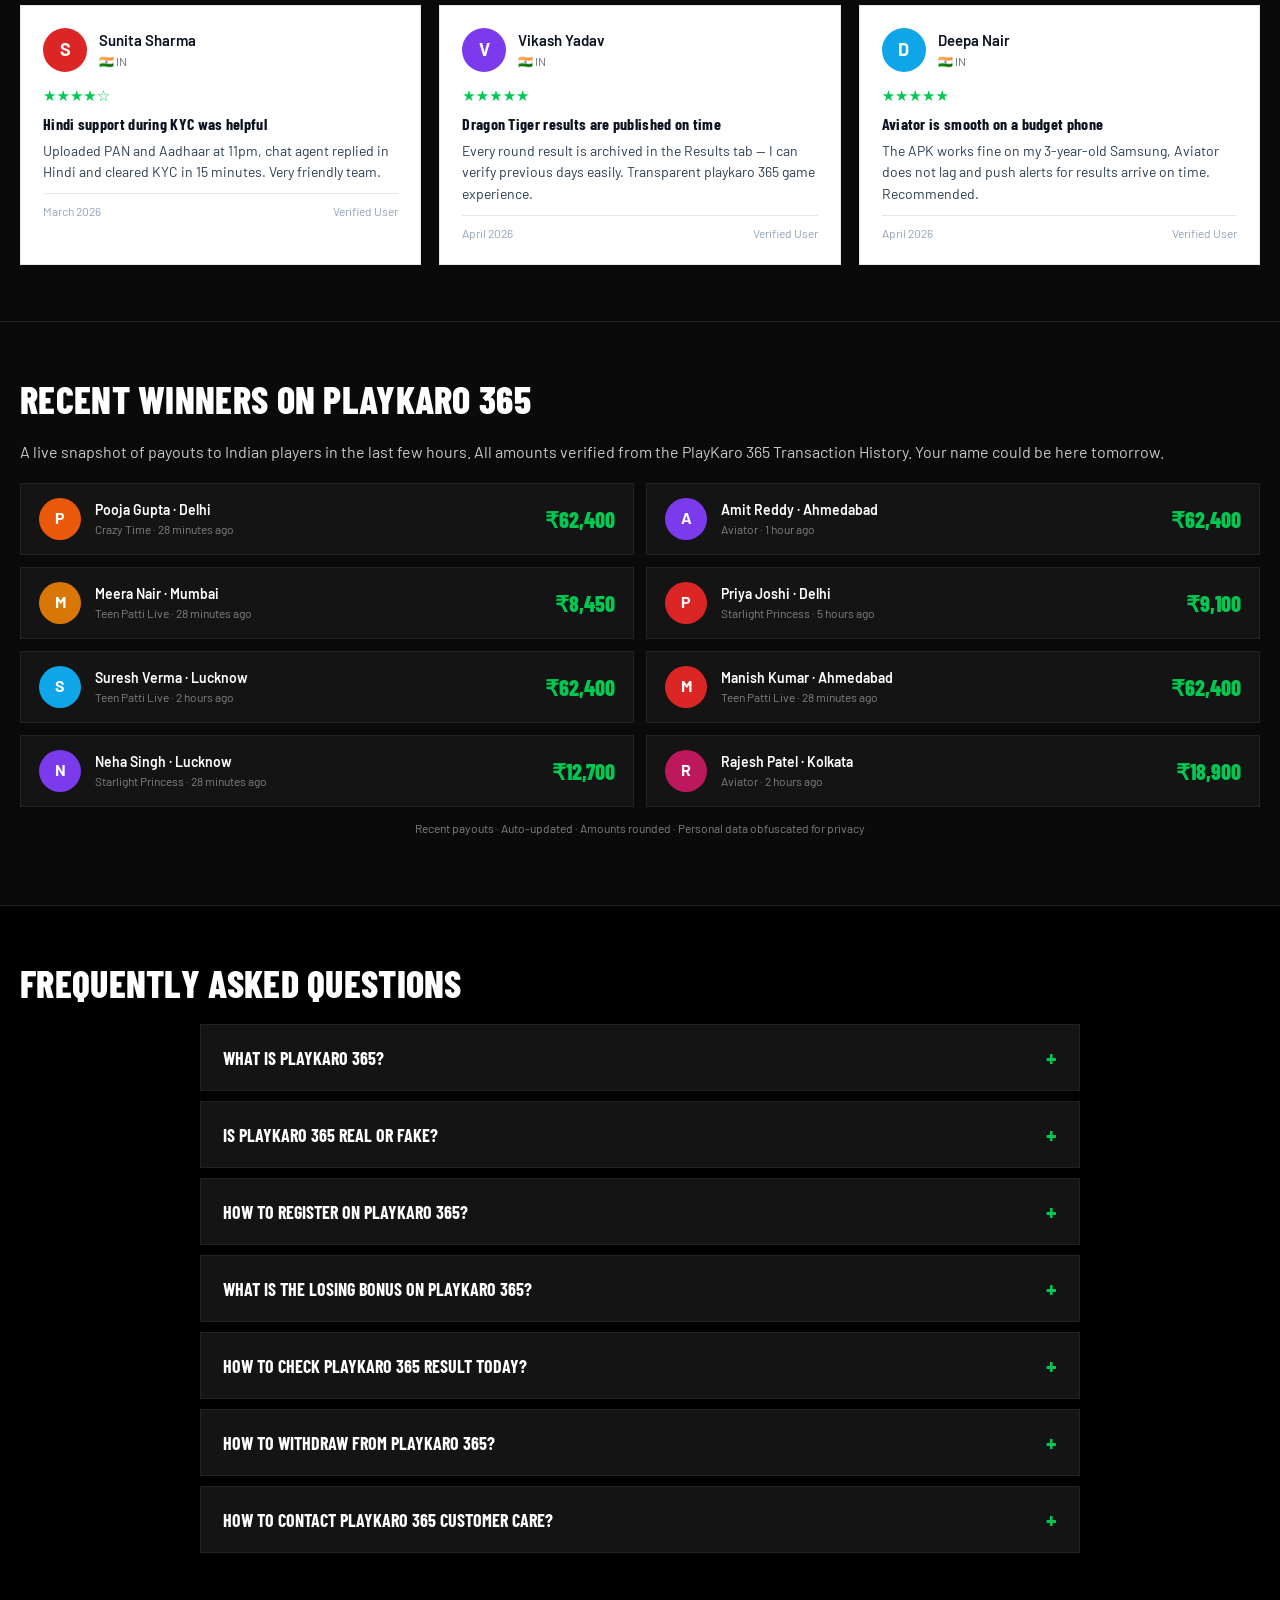
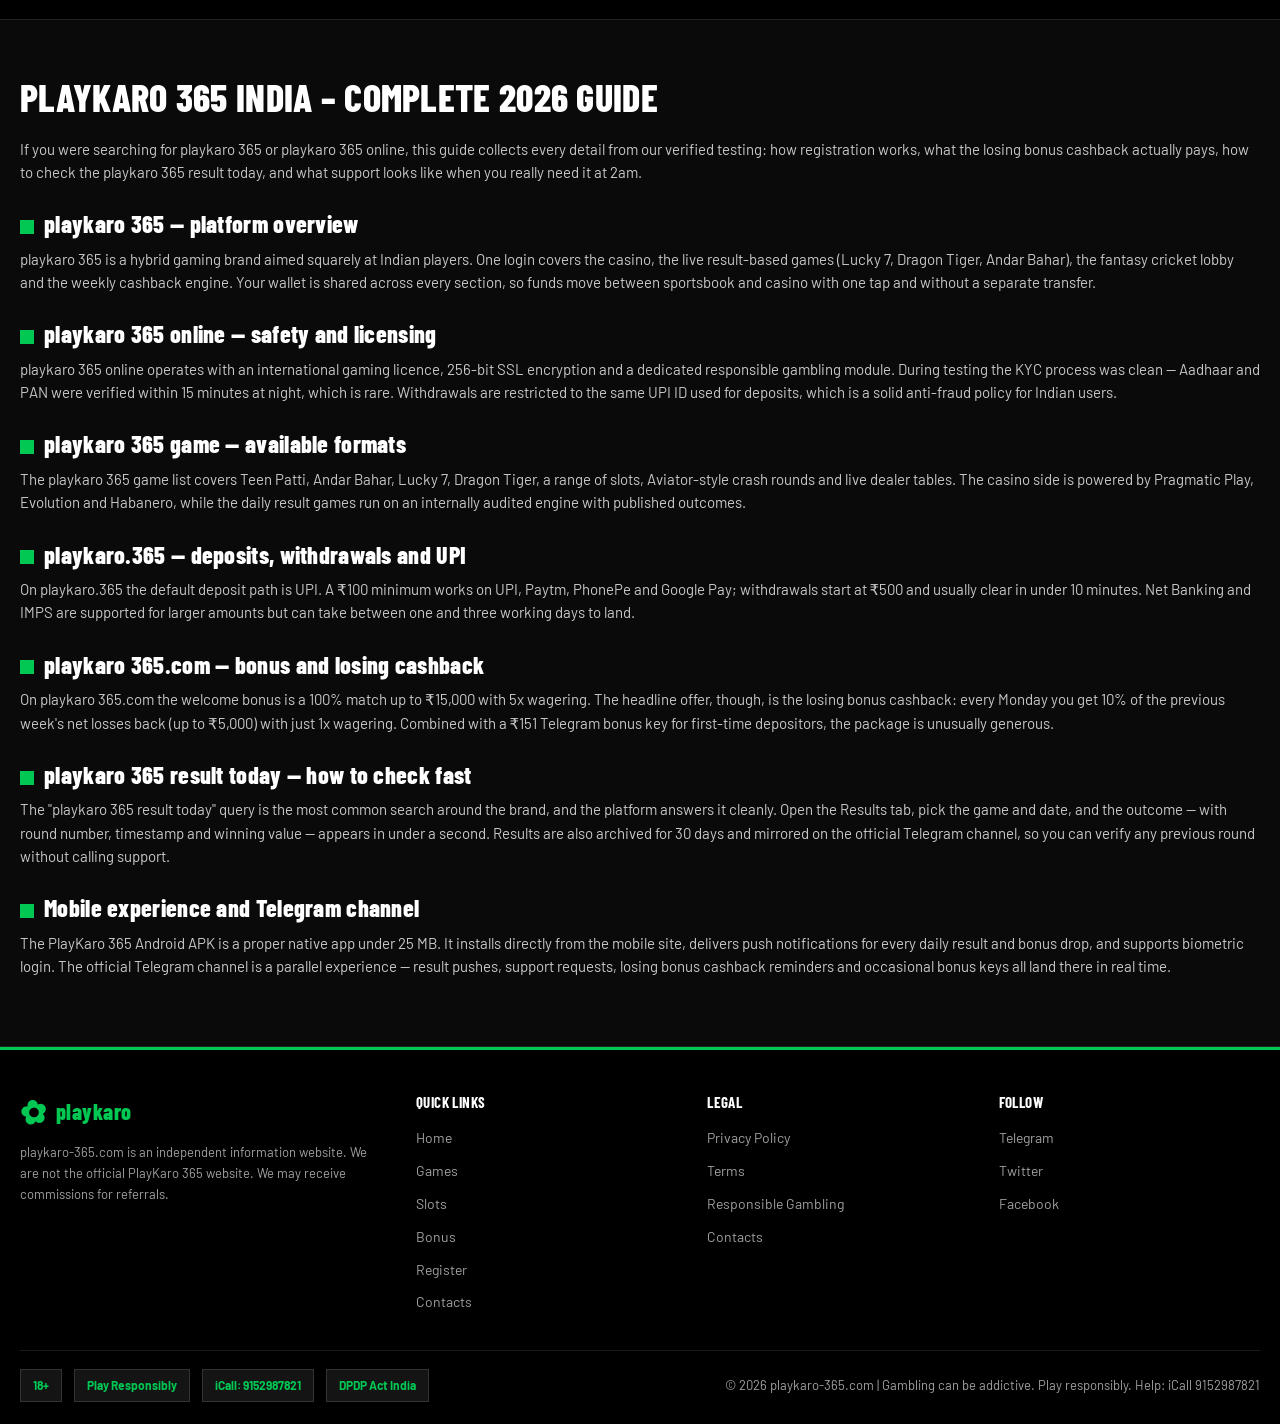
==== commit 76217eba: "Add App to nav: new #app section on .com, rename 'APK App'→'App' on .net" ====
--- a/index.html
+++ b/index.html
@@ -82,6 +82,7 @@
       <a href="/" class="pk-catnav__item active"><span class="pk-catnav__icon">🏠</span>Home</a>
       <a href="/#games" class="pk-catnav__item"><span class="pk-catnav__icon">🎲</span>Games</a>
       <a href="/#popular-games" class="pk-catnav__item"><span class="pk-catnav__icon">🎰</span>Slots</a>
+      <a href="/#app" class="pk-catnav__item"><span class="pk-catnav__icon">📱</span>App</a>
       <a href="/bonus" class="pk-catnav__item"><span class="pk-catnav__icon">🎁</span>Bonus</a>
       <a href="/#register" class="pk-catnav__item"><span class="pk-catnav__icon">🏆</span>Register</a>
       <a href="/contacts" class="pk-catnav__item"><span class="pk-catnav__icon">💬</span>Contacts</a>
@@ -110,6 +111,7 @@
     <a href="#bonus">Bonus</a>
     <a href="#games">Games</a>
     <a href="#popular-games">Slots</a>
+    <a href="#app">App</a>
     <a href="#payments">Payments</a>
     <a href="#withdrawal-guide">Withdrawals</a>
     <a href="#register">Register</a>
@@ -335,6 +337,20 @@
 
     <h3 style="margin-top:30px;">What to do if a withdrawal is stuck over 24 hours</h3>
     <p>Contact 24/7 live chat with your withdrawal ID (visible in Transaction History). PlayKaro 365 support can trace the NPCI reference and either push it through or refund to your wallet within 2 hours. Do not submit duplicate withdrawal requests — this delays the original further.</p>
+  </div>
+</section>
+
+<section class="section" id="app">
+  <div class="container">
+    <h2>PlayKaro 365 App Download</h2>
+    <p>PlayKaro 365 is available as a lightweight Android APK — around 32 MB — with biometric login, push notifications for bonus drops and instant UPI deposits. iOS users can add the mobile site to the home screen as a PWA for the same app-like experience.</p>
+    <div class="steps">
+      <div class="step"><div class="step__num">1</div><h3>Tap Download APK</h3><p>Open playkaro-365.com on your Android phone and tap the Download APK button.</p></div>
+      <div class="step"><div class="step__num">2</div><h3>Allow Unknown Sources</h3><p>Android Settings → Apps → Special access → Install unknown apps. Enable your browser.</p></div>
+      <div class="step"><div class="step__num">3</div><h3>Install & Launch</h3><p>Open the downloaded APK and tap Install. Icon appears on your home screen.</p></div>
+      <div class="step"><div class="step__num">4</div><h3>Login & Play</h3><p>Sign in with your credentials and claim the mobile-exclusive 500% welcome bonus.</p></div>
+    </div>
+    <p style="margin-top:22px;"><a href="/go/" class="btn btn--primary btn--lg" target="_blank" rel="nofollow noopener">Download APK</a></p>
   </div>
 </section>
 
--- a/style.css
+++ b/style.css
@@ -90,8 +90,8 @@
 .pk-ticker__inner b { color: var(--hdr-txt); font-weight: 700; }
 @keyframes ticker { 0% { transform: translateX(0); } 100% { transform: translateX(-50%); } }
 
-/* SUBNAV */
-.subnav { background: var(--bg2); border-bottom: 1px solid var(--border); }
+/* SUBNAV — sticky below pk-header (72px) + pk-catnav (~50px) */
+.subnav { background: var(--bg2); border-bottom: 1px solid var(--border); position: sticky; top: 122px; z-index: 85; }
 .subnav__inner { display: flex; gap: 4px; overflow-x: auto; scrollbar-width: none; }
 .subnav__inner::-webkit-scrollbar { display: none; }
 .subnav a { color: var(--txt3); font-family: 'Barlow Condensed', sans-serif; font-weight: 700; font-size: 13px; text-transform: uppercase; letter-spacing: .6px; padding: 12px 14px; border-bottom: 2px solid transparent; white-space: nowrap; transition: all .15s; }
--- a/style.css
+++ b/style.css
@@ -90,8 +90,8 @@
 .pk-ticker__inner b { color: var(--hdr-txt); font-weight: 700; }
 @keyframes ticker { 0% { transform: translateX(0); } 100% { transform: translateX(-50%); } }
 
-/* SUBNAV */
-.subnav { background: var(--bg2); border-bottom: 1px solid var(--border); }
+/* SUBNAV — sticky below pk-header (72px) + pk-catnav (~50px) */
+.subnav { background: var(--bg2); border-bottom: 1px solid var(--border); position: sticky; top: 122px; z-index: 85; }
 .subnav__inner { display: flex; gap: 4px; overflow-x: auto; scrollbar-width: none; }
 .subnav__inner::-webkit-scrollbar { display: none; }
 .subnav a { color: var(--txt3); font-family: 'Barlow Condensed', sans-serif; font-weight: 700; font-size: 13px; text-transform: uppercase; letter-spacing: .6px; padding: 12px 14px; border-bottom: 2px solid transparent; white-space: nowrap; transition: all .15s; }
